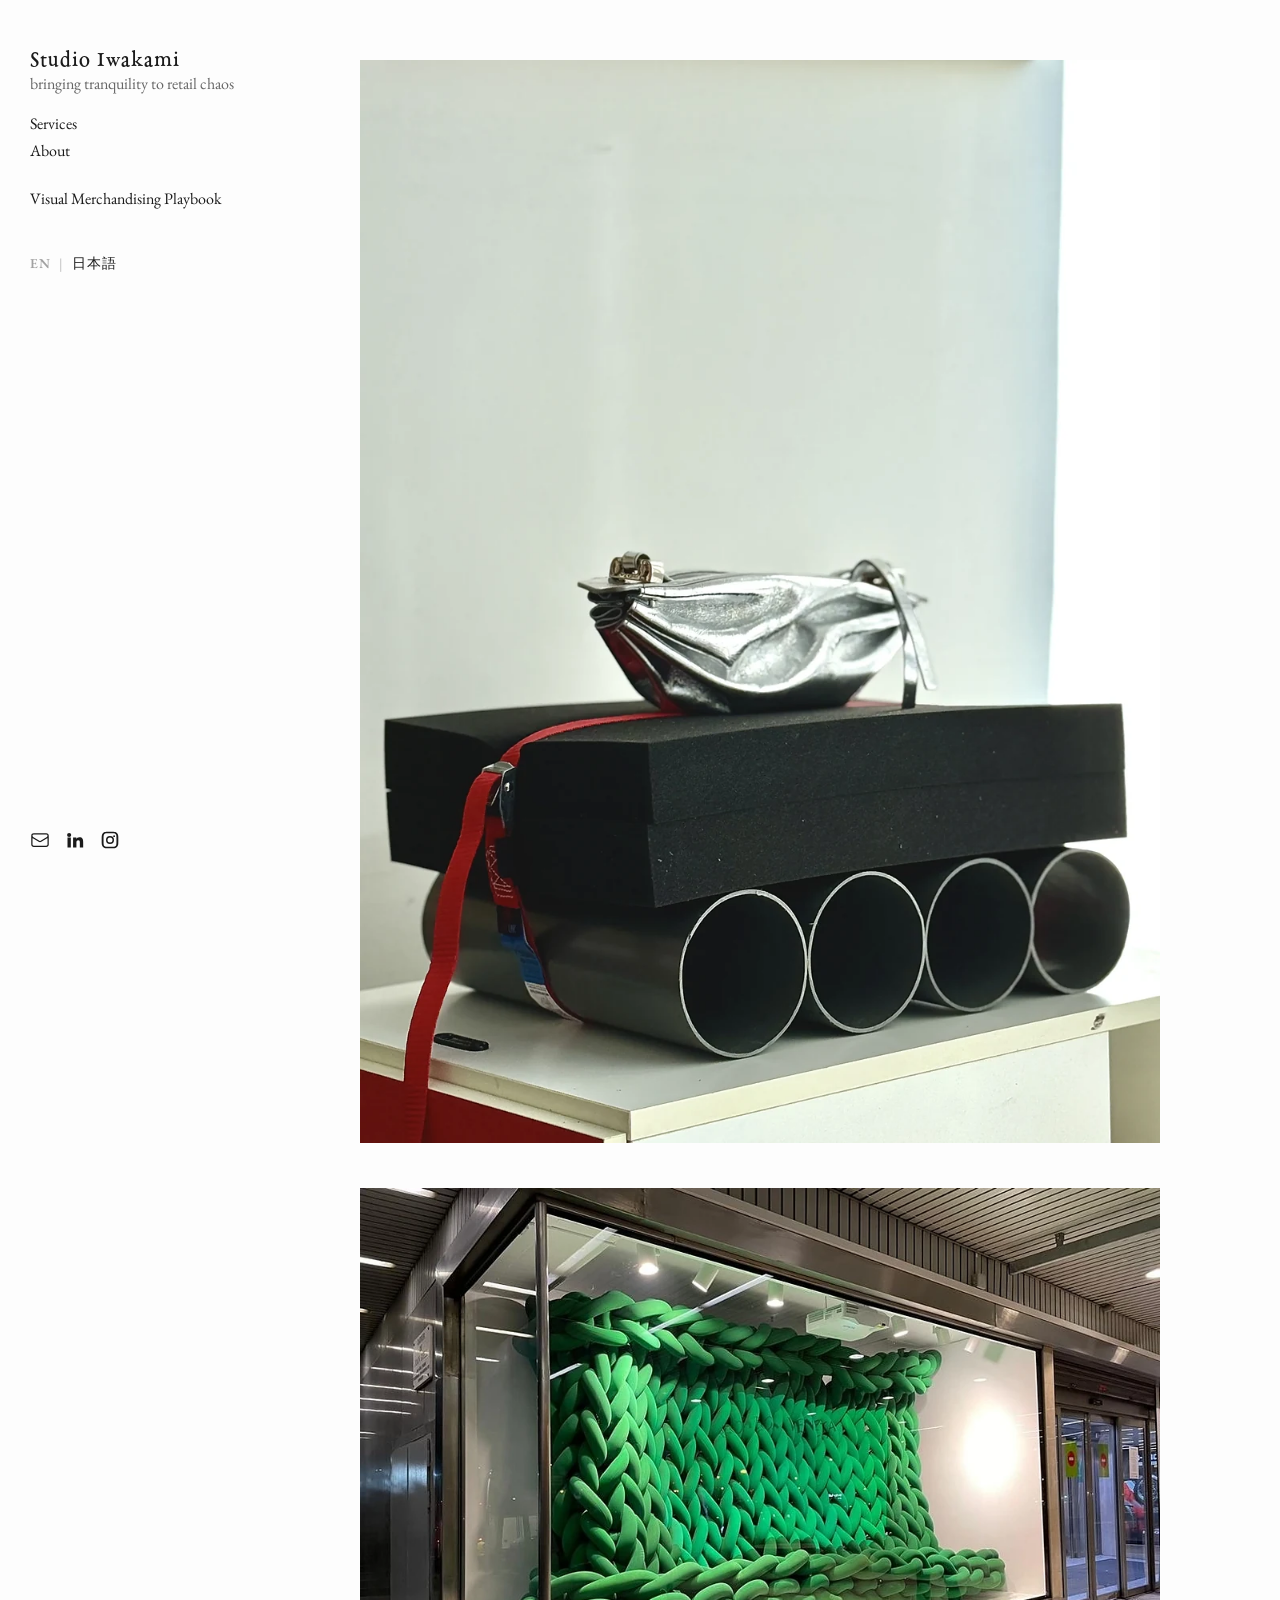
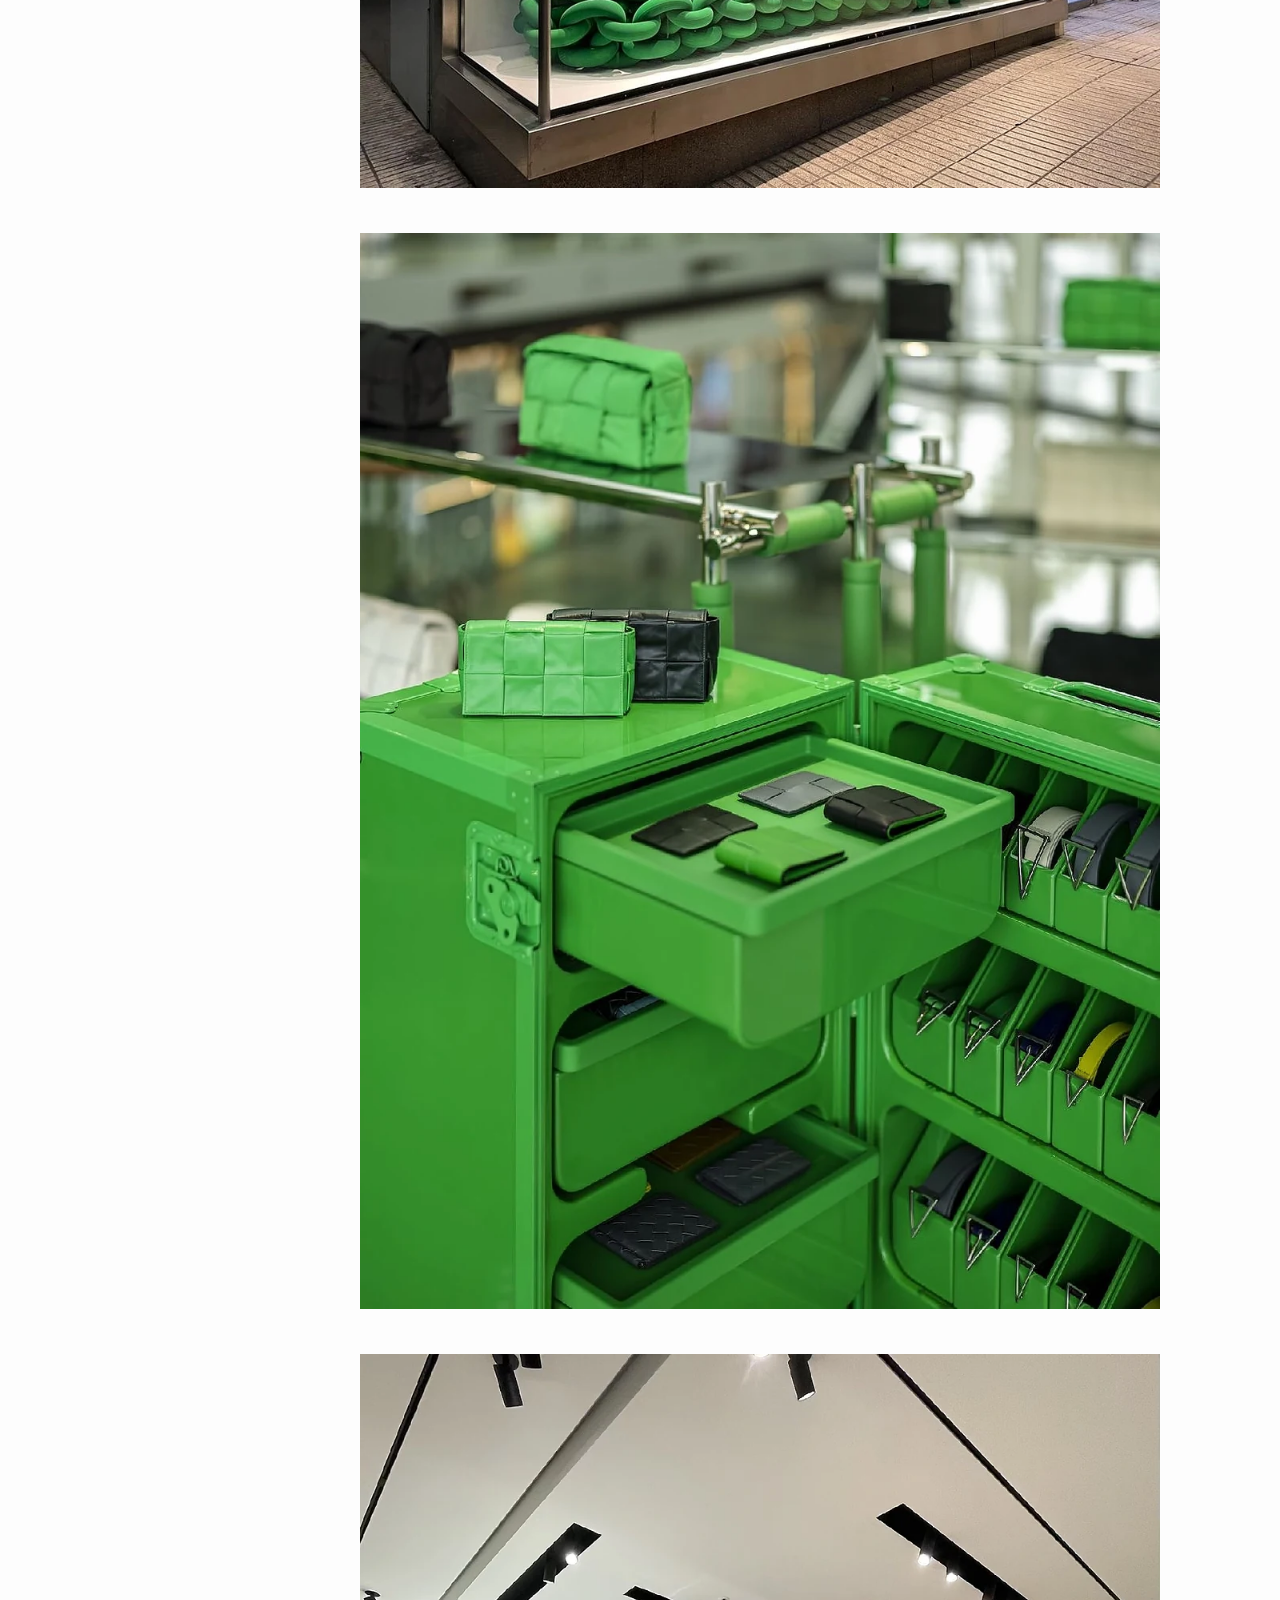
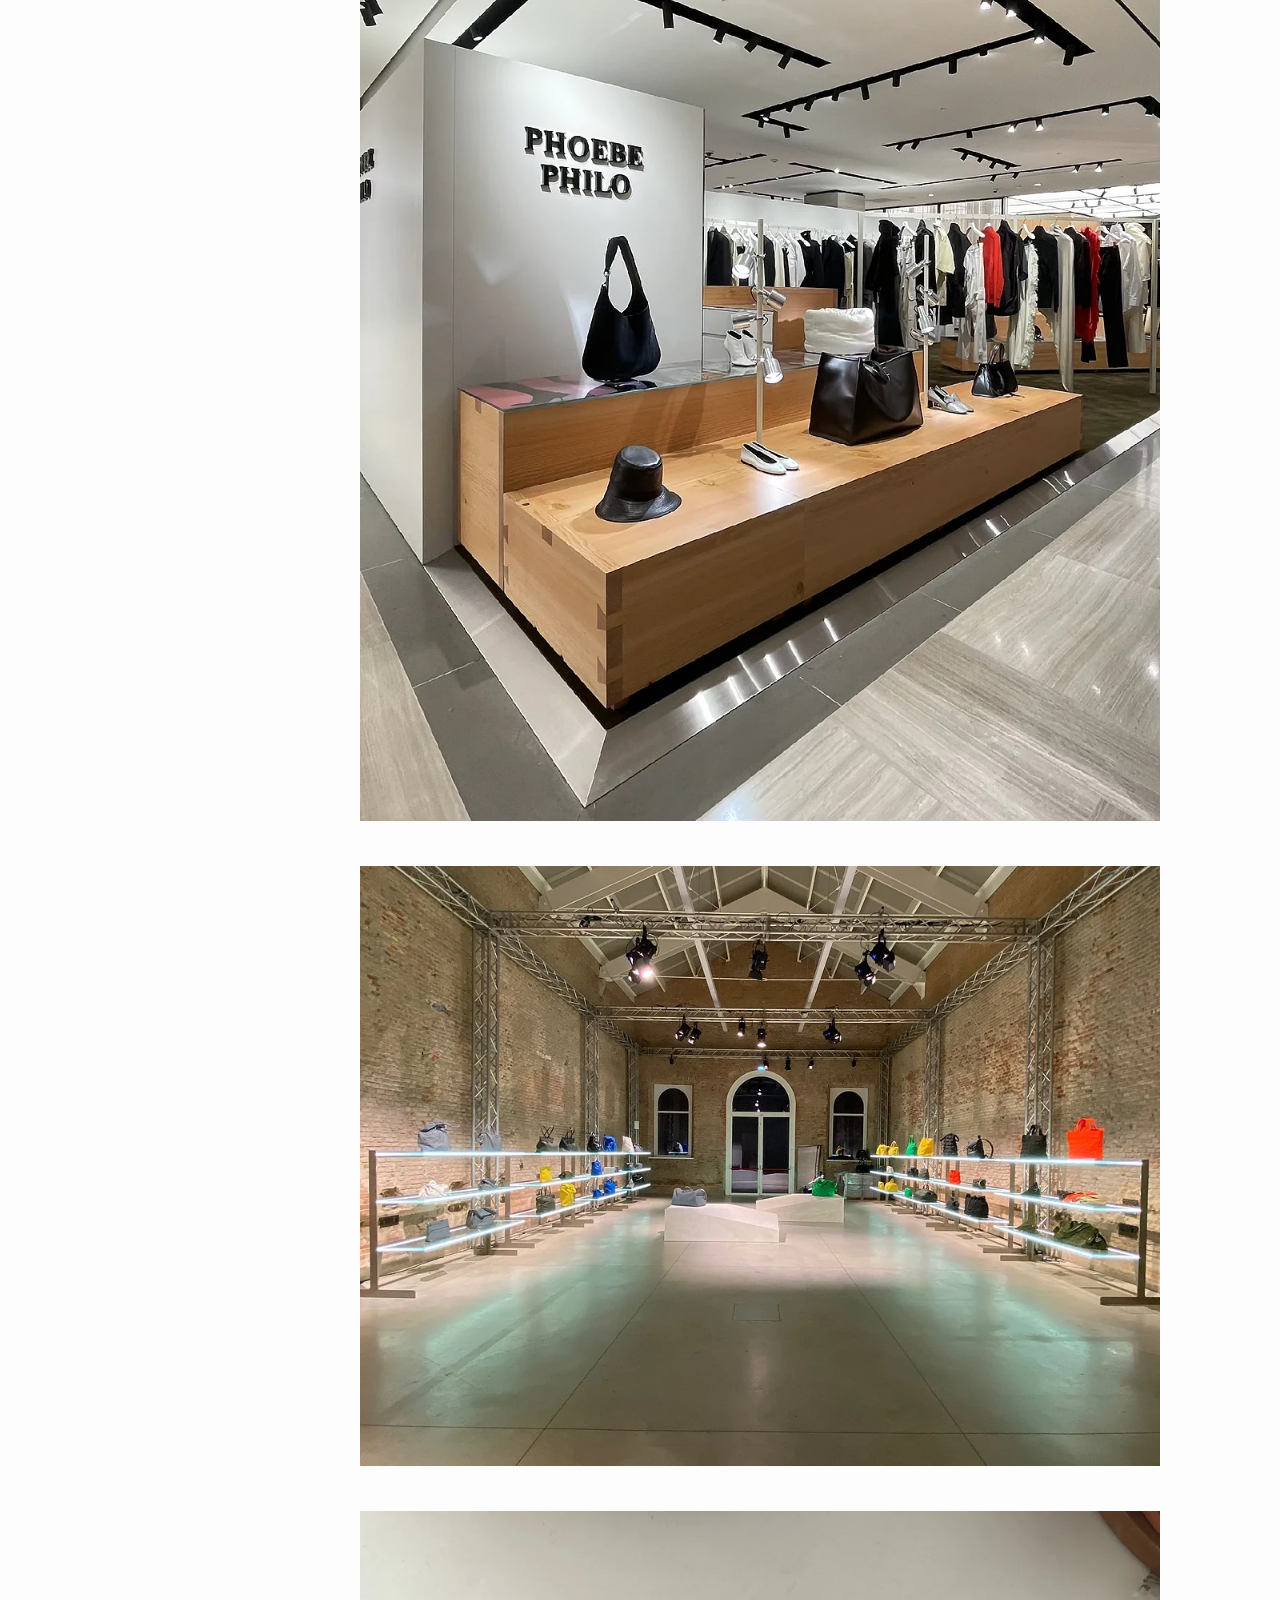
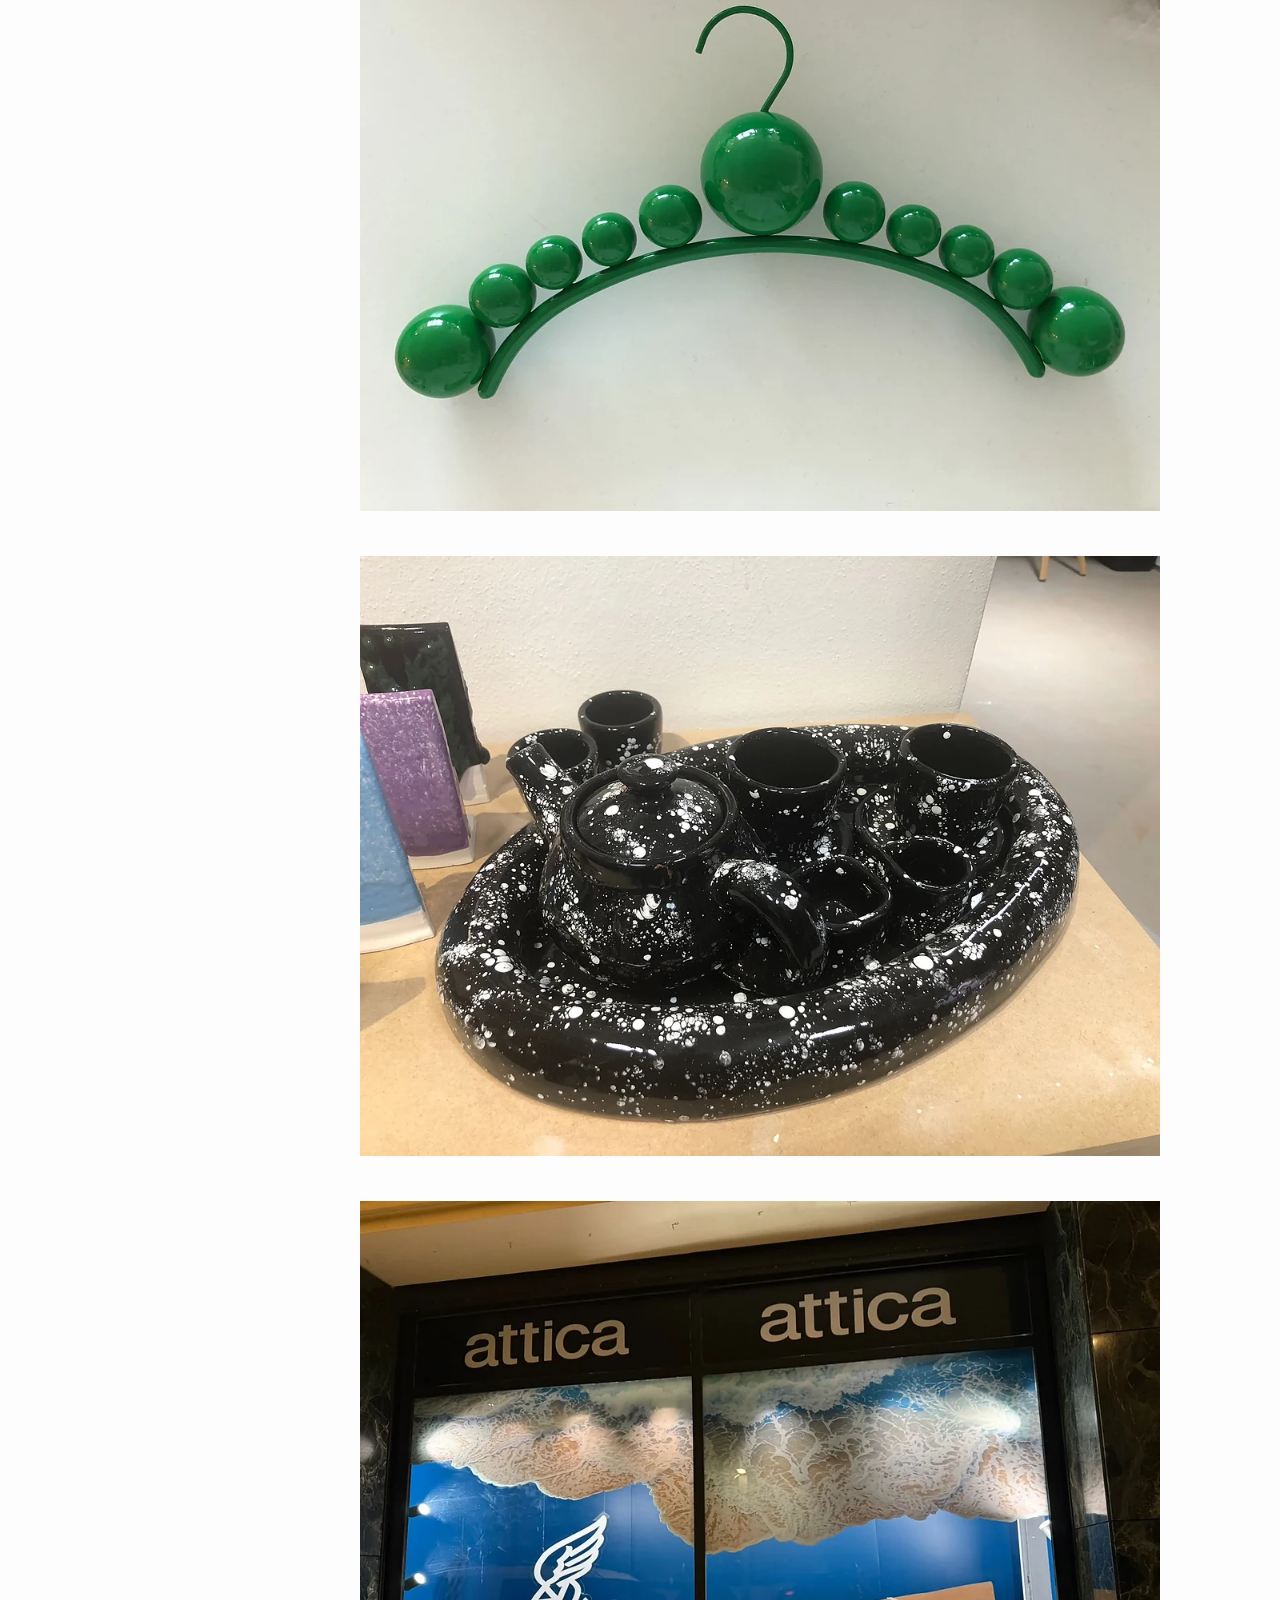
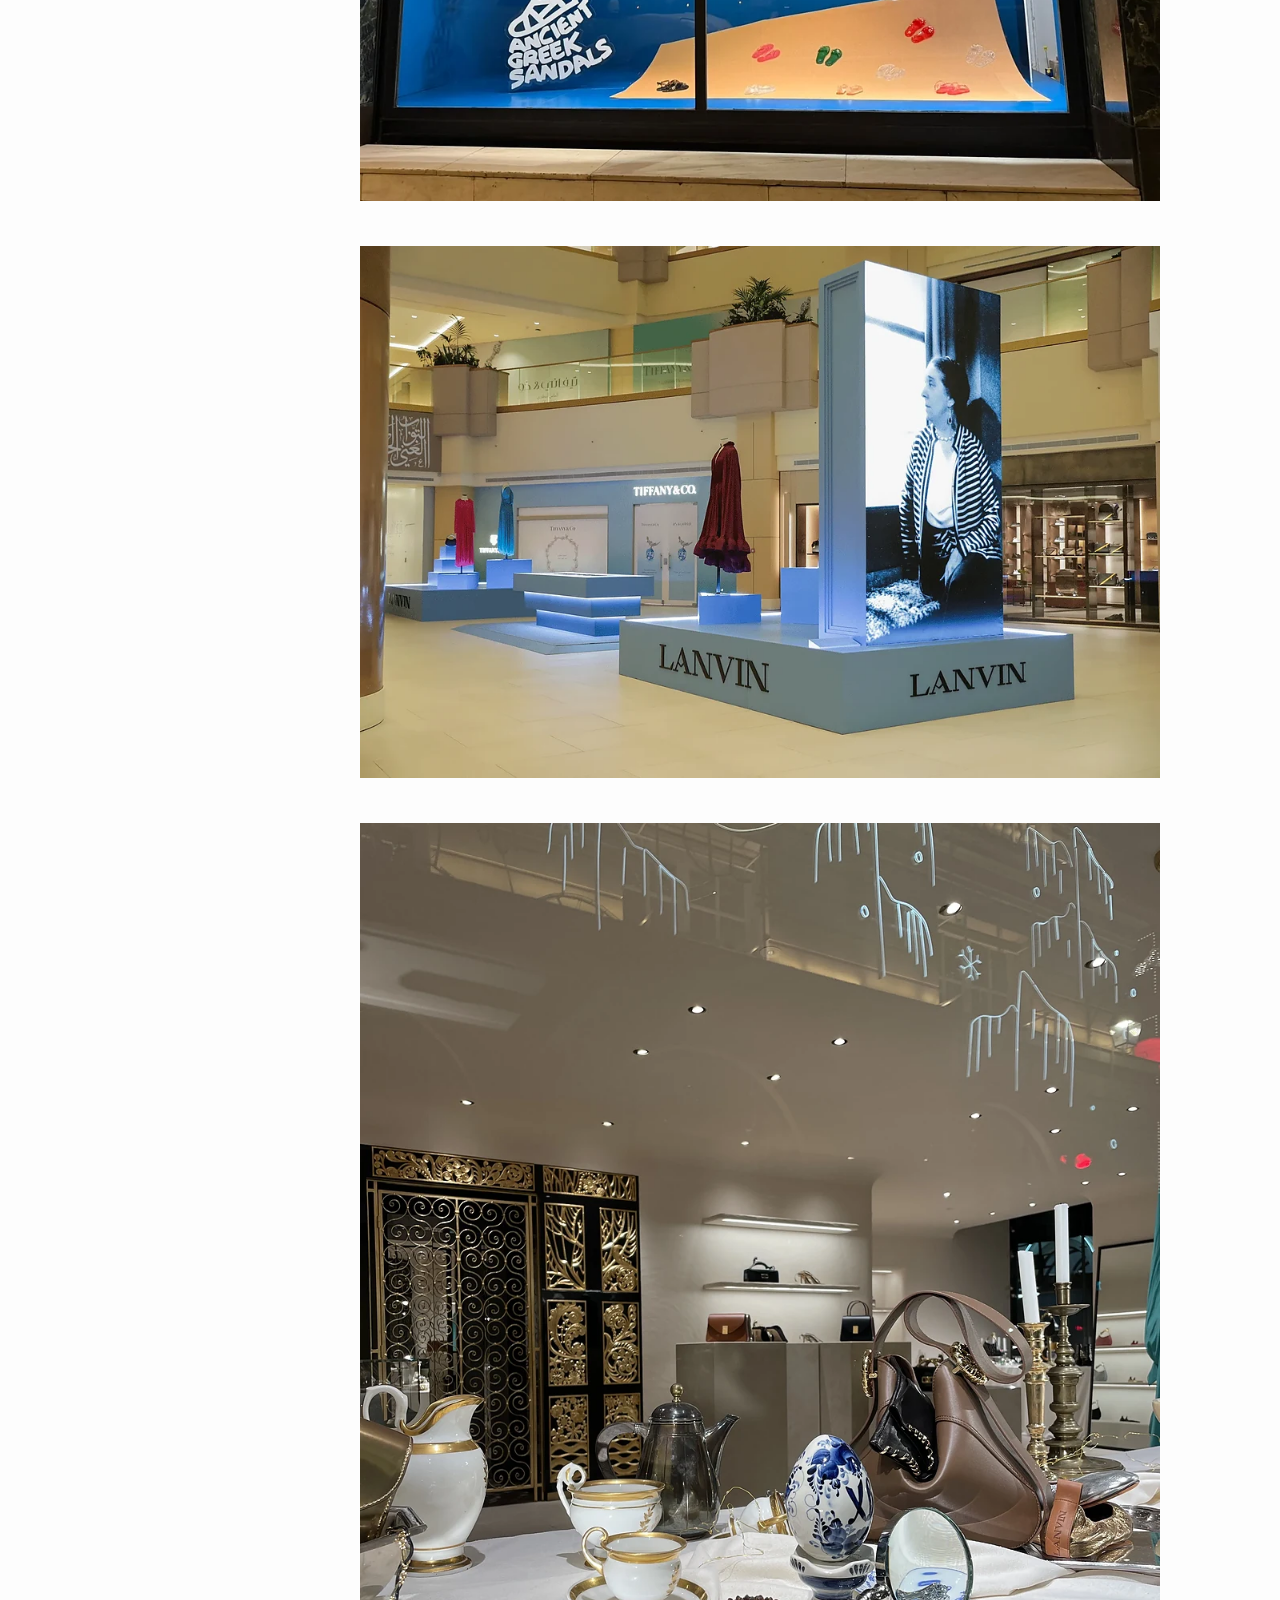
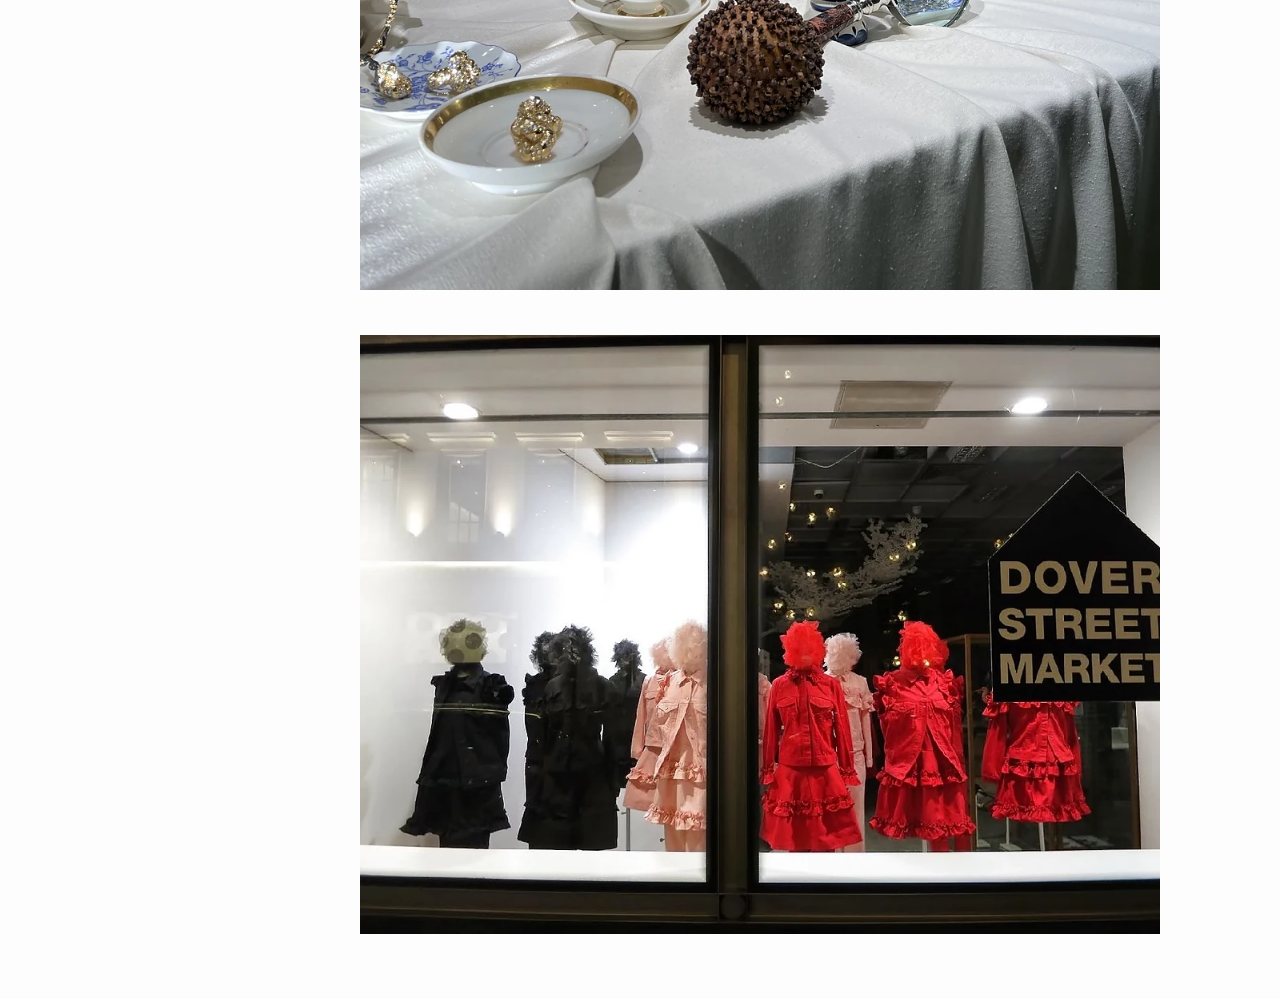
==== index.html @ b3ba744d "new" ====
<!DOCTYPE html>
<html lang="en">
<head>
<meta charset="UTF-8">
    <meta name="viewport" content="width=device-width, initial-scale=1.0">
    <title>Studio Iwakami</title>
    <link rel="stylesheet" href="style.css?v=1.2">
    <link rel="preload" href="/fonts/eb-garamond-08-reg.woff2" as="font" type="font/woff2" crossorigin>
    <link rel="preconnect" href="https://fonts.googleapis.com">
    <link rel="preconnect" href="https://fonts.gstatic.com" crossorigin>
    <link rel="stylesheet" href="https://fonts.googleapis.com/css2?family=EB+Garamond:ital,wght@0,400..800;1,400..800&display=swap">
</head>
<body>

    <nav class="sidebar">
        <div>
            <div class="company-name">
                <a href="index.html">Studio Iwakami</a>
            </div>

<div class="slogan">
bringing tranquility to retail chaos
</div>
            <div class="main-nav">
                <ul>
                    <li><a href="services.html">Services</a></li>
                    <li><a href="about.html">About</a></li>
<br>
                    <li><a href="vm-playbook.html">Visual Merchandising Playbook</a></li>
                </ul>
<br>
<!-- Language Switcher -->
        <div class="lang-switcher">
            <span class="lang-link active">EN</span>
            <span class="divider">|</span>
            <a href="ja/index.html" class="lang-link">日本語</a>
            </div>
        </div>
</div>

       <div class="social-links">
    <a href="mailto:mayu@studioiwakami.com" aria-label="Email">
        <svg xmlns="http://www.w3.org/2000/svg" fill="none" viewBox="0 0 24 24" stroke-width="1.5" stroke="currentColor" class="icon">
  <path stroke-linecap="round" stroke-linejoin="round" d="M21.75 6.75v10.5a2.25 2.25 0 0 1-2.25 2.25h-15a2.25 2.25 0 0 1-2.25-2.25V6.75m19.5 0A2.25 2.25 0 0 0 19.5 4.5h-15a2.25 2.25 0 0 0-2.25 2.25m19.5 0v.243a2.25 2.25 0 0 1-1.07 1.916l-7.5 4.615a2.25 2.25 0 0 1-2.36 0L3.32 8.91a2.25 2.25 0 0 1-1.07-1.916V6.75" />
</svg>
    </a>
    <a href="https://www.linkedin.com/in/mayuiwakami/" target="_blank" aria-label="LinkedIn">
        <svg viewBox="0 0 24 24" fill="currentColor" class="icon"><path d="M4.98 3.5a2.5 2.5 0 1 1 0 5 2.5 2.5 0 0 1 0-5ZM3 9h4v12H3V9Zm7 0h3.6v1.7h.05c.5-.95 1.75-1.95 3.6-1.95 3.85 0 4.55 2.5 4.55 5.8V21h-4v-5.7c0-1.35-.02-3.1-1.9-3.1-1.9 0-2.2 1.5-2.2 3v5.8h-4V9Z"/></svg>
    </a>
    <a href="https://www.instagram.com/studioiwakami" target="_blank" aria-label="Instagram">
        <svg viewBox="0 0 24 24" fill="currentColor" class="icon"><path d="M12 2c2.7 0 3.05.01 4.12.06 1.07.05 1.8.22 2.43.47a4.9 4.9 0 0 1 1.77 1.15 4.9 4.9 0 0 1 1.15 1.77c.25.63.42 1.36.47 2.43.05 1.07.06 1.42.06 4.12s-.01 3.05-.06 4.12c-.05 1.07-.22 1.8-.47 2.43a4.9 4.9 0 0 1-1.15 1.77 4.9 4.9 0 0 1-1.77 1.15c-.63.25-1.36.42-2.43.47-1.07.05-1.42.06-4.12.06s-3.05-.01-4.12-.06c-1.07-.05-1.8-.22-2.43-.47a4.9 4.9 0 0 1-1.77-1.15 4.9 4.9 0 0 1-1.15-1.77c-.25-.63-.42-1.36-.47-2.43C2.01 15.05 2 14.7 2 12s.01-3.05.06-4.12c.05-1.07.22-1.8.47-2.43A4.9 4.9 0 0 1 3.68 3.68 4.9 4.9 0 0 1 5.45 2.53c.63-.25 1.36-.42 2.43-.47C8.95 2.01 9.3 2 12 2Zm0 1.8c-2.66 0-2.97.01-4.02.06-.87.04-1.34.18-1.66.3-.42.16-.72.36-1.03.67-.31.31-.51.61-.67 1.03-.12.32-.26.79-.3 1.66C4.27 8.53 4.26 8.84 4.26 11.5v1c0 2.66.01 2.97.06 4.02.04.87.18 1.34.3 1.66.16.42.36.72.67 1.03.31.31.61.51 1.03.67.32.12.79.26 1.66.3 1.05.05 1.36.06 4.02.06s2.97-.01 4.02-.06c.87-.04 1.34-.18 1.66-.3.42-.16.72-.36 1.03-.67.31-.31.51-.61.67-1.03.12-.32.26-.79.3-1.66.05-1.05.06-1.36.06-4.02v-1c0-2.66-.01-2.97-.06-4.02-.04-.87-.18-1.34-.3-1.66a2.77 2.77 0 0 0-.67-1.03 2.77 2.77 0 0 0-1.03-.67c-.32-.12-.79-.26-1.66-.3C14.97 3.81 14.66 3.8 12 3.8Zm0 3.4a4.8 4.8 0 1 1 0 9.6 4.8 4.8 0 0 1 0-9.6Zm0 1.8a3 3 0 1 0 0 6 3 3 0 0 0 0-6Zm4.95-2.7a1.12 1.12 0 1 1 0 2.24 1.12 1.12 0 0 1 0-2.24Z"/></svg>
    </a>
</div>
    </nav>

    <main class="content">
        <div class="gallery">

<a href="#1-1" id="cover-1">
<img src="images/01-bonastre/bonastre-01-thumb.webp" alt="bonastre-01" fetchpriority="high" width="1000" height="1354"></a>

<a href="#2-1" id="cover-2">
<img src="images/02-bv-window/bv-window-01-thumb.webp" alt="bv-window-01" width="1000" height="750"></a>

<a href="#3-1" id="cover-3">
<img src="images/03-bv-trolley/bv-trolley-01-thumb.webp" alt="bv-trolley-01" loading="lazy" width="1000" height="1345"></a>

<a href="#4-1" id="cover-4">
<img src="images/04-phoebe-philo/pp-01-thumb.webp" alt="pp-01" loading="lazy" width="1000" height="1333"></a>

<a href="#5-1" id="cover-5">
<img src="images/05-bv-showroom/bv-showroom-01-thumb.webp" alt="bv-showroom-01" loading="lazy" width="1000" height="750"></a>

<a href="#6-1" id="cover-6">
<img src="images/06-bv-hanger/bv-hanger-01-thumb.webp" alt="bv-hanger-01" loading="lazy" width="1000" height="750"></a>

<a href="#7-1" id="cover-7">
<img src="images/07-bv-tea/bv-tea-01-thumb.webp" alt="bv-tea-01" loading="lazy" width="1000" height="750"></a>

<a href="#8-1" id="cover-8">
<img src="images/08-ags-window/ags-window-01-thumb.webp" alt="ags-window-01" loading="lazy" width="1000" height="750"></a>

<a href="#9-1" id="cover-9">
<img src="images/09-lanvin-dubai/lanvin-dubai-01-thumb.webp" alt="lanvin-dubai-01" loading="lazy" width="1000" height="666"></a>

<a href="#10-1" id="cover-10">
<img src="images/10-lanvin-xmas/lanvin-xmas-01-thumb.webp" alt="lanvin-xmas-01" loading="lazy" width="1000" height="1333"></a>

<a href="#11-1" id="cover-11">
<img src="images/11-dsm/dsm-01-thumb.webp" alt="dsm-01" loading="lazy" width="1000" height="749"></a>

</div>
    </main>

<!-- Carousel 1 -->

    <div class="lightbox" id="1-1">
        <a href="#cover-1" class="close-btn">&times;</a>
        <a href="#1-10" class="nav-btn prev-btn">&#10094;</a>
        
        <div class="lightbox-content">
        <img src="images/01-bonastre/bonastre-01.webp" alt="bonastre-01" loading="lazy">
        <p class="lightbox-caption">Bonastre, Paris. Display concept, design, prop and window production. Pitti Uomo SS26 booth design.</p>
        </div>

        <a href="#1-2" class="nav-btn next-btn">&#10095;</a>
    </div>

    <div class="lightbox" id="1-2">
        <a href="#cover-1" class="close-btn">&times;</a>
        <a href="#1-1" class="nav-btn prev-btn">&#10094;</a>
        <img src="images/01-bonastre/bonastre-02.webp" alt="bonastre-02" loading="lazy">
        <a href="#1-3" class="nav-btn next-btn">&#10095;</a>
    </div>

    <div class="lightbox" id="1-3">
        <a href="#cover-1" class="close-btn">&times;</a>
        <a href="#1-2" class="nav-btn prev-btn">&#10094;</a>
        <img src="images/01-bonastre/bonastre-03.webp" alt="bonastre-03" loading="lazy">
        <a href="#1-4" class="nav-btn next-btn">&#10095;</a>
    </div>

    <div class="lightbox" id="1-4">
        <a href="#cover-1" class="close-btn">&times;</a>
        <a href="#1-3" class="nav-btn prev-btn">&#10094;</a>
        <img src="images/01-bonastre/bonastre-04.webp" alt="bonastre-04" loading="lazy">
        <a href="#1-5" class="nav-btn next-btn">&#10095;</a>
    </div>

    <div class="lightbox" id="1-5">
        <a href="#cover-1" class="close-btn">&times;</a>
        <a href="#1-4" class="nav-btn prev-btn">&#10094;</a>
        <img src="images/01-bonastre/bonastre-05.webp" alt="bonastre-05" loading="lazy">
        <a href="#1-6" class="nav-btn next-btn">&#10095;</a>
    </div>

<div class="lightbox" id="1-6">
        <a href="#cover-1" class="close-btn">&times;</a>
        <a href="#1-5" class="nav-btn prev-btn">&#10094;</a>
        <img src="images/01-bonastre/bonastre-06.webp" alt="bonastre-06" loading="lazy">
        <a href="#1-7" class="nav-btn next-btn">&#10095;</a>
    </div>

<div class="lightbox" id="1-7">
        <a href="#cover-1" class="close-btn">&times;</a>
        <a href="#1-6" class="nav-btn prev-btn">&#10094;</a>
        <img src="images/01-bonastre/bonastre-07.webp" alt="bonastre-07" loading="lazy">
        <a href="#1-8" class="nav-btn next-btn">&#10095;</a>
    </div>

<div class="lightbox" id="1-8">
        <a href="#cover-1" class="close-btn">&times;</a>
        <a href="#1-7" class="nav-btn prev-btn">&#10094;</a>
        
        <div class="lightbox-content">
        <img src="images/01-bonastre/bonastre-08.webp" alt="bonastre-08" loading="lazy">
        <p class="lightbox-caption">Bonastre Booth at Pitti Uomo SS26. Concept and design.</p>
        </div>

        <a href="#1-9" class="nav-btn next-btn">&#10095;</a>
    </div>

<div class="lightbox" id="1-9">
        <a href="#cover-1" class="close-btn">&times;</a>
        <a href="#1-8" class="nav-btn prev-btn">&#10094;</a>
        <img src="images/01-bonastre/bonastre-09.webp" alt="bonastre-09" loading="lazy">
        <a href="#1-10" class="nav-btn next-btn">&#10095;</a>
    </div>

<div class="lightbox" id="1-10">
        <a href="#cover-1" class="close-btn">&times;</a>
        <a href="#1-9" class="nav-btn prev-btn">&#10094;</a>
        <img src="images/01-bonastre/bonastre-10.webp" alt="bonastre-10" loading="lazy">
        <a href="#1-1" class="nav-btn next-btn">&#10095;</a>
    </div>

<!-- Carousel 2 -->

    <div class="lightbox" id="2-1">
        <a href="#cover-2" class="close-btn">&times;</a>
        <a href="#2-6" class="nav-btn prev-btn">&#10094;</a>
        
        <div class="lightbox-content">
        <img src="images/02-bv-window/bv-window-01.webp" alt="bv-window-01" loading="lazy">
        <p class="lightbox-caption">Bottega Veneta. Special window concept and design for ECD Barcelona.</p>
        </div>

        <a href="#2-2" class="nav-btn next-btn">&#10095;</a>
    </div>

    <div class="lightbox" id="2-2">
        <a href="#cover-2" class="close-btn">&times;</a>
        <a href="#2-1" class="nav-btn prev-btn">&#10094;</a>
        <img src="images/02-bv-window/bv-window-02.webp" alt="bv-window-02" loading="lazy">
        <a href="#2-3" class="nav-btn next-btn">&#10095;</a>
    </div>

    <div class="lightbox" id="2-3">
        <a href="#cover-2" class="close-btn">&times;</a>
        <a href="#2-2" class="nav-btn prev-btn">&#10094;</a>
        <img src="images/02-bv-window/bv-window-03.webp" alt="bv-window-03" loading="lazy">
        <a href="#2-4" class="nav-btn next-btn">&#10095;</a>
    </div>

    <div class="lightbox" id="2-4">
        <a href="#cover-2" class="close-btn">&times;</a>
        <a href="#2-3" class="nav-btn prev-btn">&#10094;</a>
        <img src="images/02-bv-window/bv-window-04.webp" alt="bv-window-04" loading="lazy">
        <a href="#2-5" class="nav-btn next-btn">&#10095;</a>
    </div>

    <div class="lightbox" id="2-5">
        <a href="#cover-2" class="close-btn">&times;</a>
        <a href="#2-4" class="nav-btn prev-btn">&#10094;</a>
        <video autoplay muted loop playsinline preload="auto">
        <source src="images/02-bv-window/bv-window-05.mp4" type="video/mp4">
        </video>
        <a href="#2-6" class="nav-btn next-btn">&#10095;</a>
    </div>

    <div class="lightbox" id="2-6">
        <a href="#cover-2" class="close-btn">&times;</a>
        <a href="#2-5" class="nav-btn prev-btn">&#10094;</a>
        <img src="images/02-bv-window/bv-window-06.webp" alt="bv-window-06" loading="lazy">
        <a href="#2-1" class="nav-btn next-btn">&#10095;</a>
    </div>

<!-- Carousel 3 -->

    <div class="lightbox" id="3-1">
        <a href="#cover-3" class="close-btn">&times;</a>
        <a href="#3-8" class="nav-btn prev-btn">&#10094;</a>
        
        <div class="lightbox-content">
        <img src="images/03-bv-trolley/bv-trolley-01.webp" alt="bv-trolley-01" loading="lazy">
        <p class="lightbox-caption">Bottega Veneta. Storage/display furniture for small leather goods. Inspired by aviation food trolleys.</p>
        </div>

        <a href="#3-2" class="nav-btn next-btn">&#10095;</a>
    </div>

    <div class="lightbox" id="3-2">
        <a href="#cover-3" class="close-btn">&times;</a>
        <a href="#3-1" class="nav-btn prev-btn">&#10094;</a>
        <img src="images/03-bv-trolley/bv-trolley-02.webp" alt="bv-trolley-02" loading="lazy">
        <a href="#3-3" class="nav-btn next-btn">&#10095;</a>
    </div>

    <div class="lightbox" id="3-3">
        <a href="#cover-3" class="close-btn">&times;</a>
        <a href="#3-2" class="nav-btn prev-btn">&#10094;</a>
        <img src="images/03-bv-trolley/bv-trolley-03.webp" alt="bv-trolley-03" loading="lazy">
        <a href="#3-4" class="nav-btn next-btn">&#10095;</a>
    </div>

    <div class="lightbox" id="3-4">
        <a href="#cover-3" class="close-btn">&times;</a>
        <a href="#3-3" class="nav-btn prev-btn">&#10094;</a>
        <img src="images/03-bv-trolley/bv-trolley-04.webp" alt="bv-trolley-04" loading="lazy">
        <a href="#3-5" class="nav-btn next-btn">&#10095;</a>
    </div>

    <div class="lightbox" id="3-5">
        <a href="#cover-3" class="close-btn">&times;</a>
        <a href="#3-4" class="nav-btn prev-btn">&#10094;</a>
        <img src="images/03-bv-trolley/bv-trolley-05.webp" alt="bv-trolley-05" loading="lazy">
        <a href="#3-6" class="nav-btn next-btn">&#10095;</a>
    </div>

    <div class="lightbox" id="3-6">
        <a href="#cover-3" class="close-btn">&times;</a>
        <a href="#3-5" class="nav-btn prev-btn">&#10094;</a>
        <img src="images/03-bv-trolley/bv-trolley-06.webp" alt="bv-trolley-06" loading="lazy">
        <a href="#3-7" class="nav-btn next-btn">&#10095;</a>
    </div>

    <div class="lightbox" id="3-7">
        <a href="#cover-3" class="close-btn">&times;</a>
        <a href="#3-6" class="nav-btn prev-btn">&#10094;</a>
        <img src="images/03-bv-trolley/bv-trolley-07.webp" alt="bv-trolley-07" loading="lazy">
        <a href="#3-8" class="nav-btn next-btn">&#10095;</a>
    </div>

    <div class="lightbox" id="3-8">
        <a href="#cover-3" class="close-btn">&times;</a>
        <a href="#3-7" class="nav-btn prev-btn">&#10094;</a>
        <video autoplay muted loop playsinline preload="auto">
        <source src="images/03-bv-trolley/bv-trolley-08.mp4" type="video/mp4">
        </video>
        <a href="#3-1" class="nav-btn next-btn">&#10095;</a>
    </div>

<!-- Carousel 4 -->

    <div class="lightbox" id="4-1">
        <a href="#cover-4" class="close-btn">&times;</a>
        <a href="#4-6" class="nav-btn prev-btn">&#10094;</a>
        <div class="lightbox-content">
        <img src="images/04-phoebe-philo/pp-01.webp" alt="pp-01" loading="lazy">
        <p class="lightbox-caption">Phoebe Philo. Store launch display at Shinsegae, Seoul.</p>
        </div>

        <a href="#4-2" class="nav-btn next-btn">&#10095;</a>
    </div>

    <div class="lightbox" id="4-2">
        <a href="#cover-4" class="close-btn">&times;</a>
        <a href="#4-1" class="nav-btn prev-btn">&#10094;</a>
        <div class="lightbox-content">
        <img src="images/04-phoebe-philo/pp-02.webp" alt="pp-02" loading="lazy">
        <p class="lightbox-caption">Phoebe Philo. Showroom display.</p>
        </div>

        <a href="#4-3" class="nav-btn next-btn">&#10095;</a>
    </div>

    <div class="lightbox" id="4-3">
        <a href="#cover-4" class="close-btn">&times;</a>
        <a href="#4-2" class="nav-btn prev-btn">&#10094;</a>
        
        <div class="lightbox-content">
        <img src="images/04-phoebe-philo/pp-03.webp" alt="pp-03" loading="lazy">
        <p class="lightbox-caption">Phoebe Philo. Store display, Bergdorf Goodman, NYC.</p>
        </div>
        
        <a href="#4-4" class="nav-btn next-btn">&#10095;</a>
    </div>

    <div class="lightbox" id="4-4">
        <a href="#cover-4" class="close-btn">&times;</a>
        <a href="#4-3" class="nav-btn prev-btn">&#10094;</a>
        <img src="images/04-phoebe-philo/pp-04.webp" alt="pp-04" loading="lazy">
        <a href="#4-5" class="nav-btn next-btn">&#10095;</a>
    </div>

    <div class="lightbox" id="4-5">
        <a href="#cover-4" class="close-btn">&times;</a>
        <a href="#4-4" class="nav-btn prev-btn">&#10094;</a>
        <img src="images/04-phoebe-philo/pp-05.webp" alt="pp-05" loading="lazy">
        <a href="#4-6" class="nav-btn next-btn">&#10095;</a>
    </div>

    <div class="lightbox" id="4-6">
        <a href="#cover-4" class="close-btn">&times;</a>
        <a href="#4-5" class="nav-btn prev-btn">&#10094;</a>
        
        <div class="lightbox-content">
        <img src="images/04-phoebe-philo/pp-06.webp" alt="pp-06" loading="lazy">
        <p class="lightbox-caption">Phoebe Philo. Design for display tool.</p>
        </div>
        
        <a href="#4-1" class="nav-btn next-btn">&#10095;</a>
    </div>

<!-- Carousel 5 -->

    <div class="lightbox" id="5-1">
        <a href="#cover-5" class="close-btn">&times;</a>
        <a href="#5-21" class="nav-btn prev-btn">&#10094;</a>
        
        <div class="lightbox-content">
        <img src="images/05-bv-showroom/bv-showroom-01.webp" alt="bv-showroom-01" loading="lazy">
        <p class="lightbox-caption">Bottega Veneta. Showroom Cavallerizze Milan. Concept, design and Layout.</p>
        </div>
        
        <a href="#5-2" class="nav-btn next-btn">&#10095;</a>
    </div>

    <div class="lightbox" id="5-2">
        <a href="#cover-5" class="close-btn">&times;</a>
        <a href="#5-1" class="nav-btn prev-btn">&#10094;</a>
        <img src="images/05-bv-showroom/bv-showroom-02.webp" alt="bv-showroom-02" loading="lazy">
        <a href="#5-3" class="nav-btn next-btn">&#10095;</a>
    </div>

    <div class="lightbox" id="5-3">
        <a href="#cover-5" class="close-btn">&times;</a>
        <a href="#5-2" class="nav-btn prev-btn">&#10094;</a>
        <img src="images/05-bv-showroom/bv-showroom-03.webp" alt="bv-showroom-03" loading="lazy">
        <a href="#5-4" class="nav-btn next-btn">&#10095;</a>
    </div>

    <div class="lightbox" id="5-4">
        <a href="#cover-5" class="close-btn">&times;</a>
        <a href="#5-3" class="nav-btn prev-btn">&#10094;</a>
        <img src="images/05-bv-showroom/bv-showroom-04.webp" alt="bv-showroom-04" loading="lazy">
        <a href="#5-5" class="nav-btn next-btn">&#10095;</a>
    </div>

    <div class="lightbox" id="5-5">
        <a href="#cover-5" class="close-btn">&times;</a>
        <a href="#5-4" class="nav-btn prev-btn">&#10094;</a>
        <img src="images/05-bv-showroom/bv-showroom-05.webp" alt="bv-showroom-05" loading="lazy">
        <a href="#5-6" class="nav-btn next-btn">&#10095;</a>
    </div>

    <div class="lightbox" id="5-6">
        <a href="#cover-5" class="close-btn">&times;</a>
        <a href="#5-5" class="nav-btn prev-btn">&#10094;</a>
        <img src="images/05-bv-showroom/bv-showroom-06.webp" alt="bv-showroom-06" loading="lazy">
        <a href="#5-7" class="nav-btn next-btn">&#10095;</a>
    </div>

    <div class="lightbox" id="5-7">
        <a href="#cover-5" class="close-btn">&times;</a>
        <a href="#5-6" class="nav-btn prev-btn">&#10094;</a>
        <img src="images/05-bv-showroom/bv-showroom-07.webp" alt="bv-showroom-07" loading="lazy">
        <a href="#5-8" class="nav-btn next-btn">&#10095;</a>
    </div>

    <div class="lightbox" id="5-8">
        <a href="#cover-5" class="close-btn">&times;</a>
        <a href="#5-7" class="nav-btn prev-btn">&#10094;</a>
        <img src="images/05-bv-showroom/bv-showroom-08.webp" alt="bv-showroom-08" loading="lazy">
        <a href="#5-9" class="nav-btn next-btn">&#10095;</a>
    </div>

    <div class="lightbox" id="5-9">
        <a href="#cover-5" class="close-btn">&times;</a>
        <a href="#5-8" class="nav-btn prev-btn">&#10094;</a>
        <img src="images/05-bv-showroom/bv-showroom-09.webp" alt="bv-showroom-09" loading="lazy">
        <a href="#5-10" class="nav-btn next-btn">&#10095;</a>
    </div>

    <div class="lightbox" id="5-10">
        <a href="#cover-5" class="close-btn">&times;</a>
        <a href="#5-9" class="nav-btn prev-btn">&#10094;</a>
        
        <div class="lightbox-content">
        <img src="images/05-bv-showroom/bv-showroom-10.webp" alt="bv-showroom-10" loading="lazy">
        <p class="lightbox-caption">Design of showroom furniture; Edge Lit Shelf.</p>
        </div>

        <a href="#5-11" class="nav-btn next-btn">&#10095;</a>
    </div>

    <div class="lightbox" id="5-11">
        <a href="#cover-5" class="close-btn">&times;</a>
        <a href="#5-10" class="nav-btn prev-btn">&#10094;</a>
        <img src="images/05-bv-showroom/bv-showroom-11.webp" alt="bv-showroom-11" loading="lazy">
        <a href="#5-12" class="nav-btn next-btn">&#10095;</a>
    </div>

    <div class="lightbox" id="5-12">
        <a href="#cover-5" class="close-btn">&times;</a>
        <a href="#5-11" class="nav-btn prev-btn">&#10094;</a>
        
        <div class="lightbox-content">
        <img src="images/05-bv-showroom/bv-showroom-12.webp" alt="bv-showroom-12" loading="lazy">
        <p class="lightbox-caption">Production of Edge Lit Shelf by Dreswall.</p>
        </div>

        <a href="#5-13" class="nav-btn next-btn">&#10095;</a>
    </div>

    <div class="lightbox" id="5-13">
        <a href="#cover-5" class="close-btn">&times;</a>
        <a href="#5-12" class="nav-btn prev-btn">&#10094;</a>
        <img src="images/05-bv-showroom/bv-showroom-13.webp" alt="bv-showroom-13" loading="lazy">
        <a href="#5-14" class="nav-btn next-btn">&#10095;</a>
    </div>

    <div class="lightbox" id="5-14">
        <a href="#cover-5" class="close-btn">&times;</a>
        <a href="#5-13" class="nav-btn prev-btn">&#10094;</a>
        
        <div class="lightbox-content">
        <img src="images/05-bv-showroom/bv-showroom-14.webp" alt="bv-showroom-14" loading="lazy">
        <p class="lightbox-caption">Design of egg shaped jewellry shelves.</p>
        </div>
        
        <a href="#5-15" class="nav-btn next-btn">&#10095;</a>
    </div>

    <div class="lightbox" id="5-15">
        <a href="#cover-5" class="close-btn">&times;</a>
        <a href="#5-14" class="nav-btn prev-btn">&#10094;</a>
        <img src="images/05-bv-showroom/bv-showroom-15.webp" alt="bv-showroom-15" loading="lazy">
        <a href="#5-16" class="nav-btn next-btn">&#10095;</a>
    </div>

    <div class="lightbox" id="5-16">
        <a href="#cover-5" class="close-btn">&times;</a>
        <a href="#5-15" class="nav-btn prev-btn">&#10094;</a>
        
        <div class="lightbox-content">
        <img src="images/05-bv-showroom/bv-showroom-16.webp" alt="bv-showroom-16" loading="lazy">
        <p class="lightbox-caption">Concept and design of Rainforest Cafeteria area inside the showroom.</p>
        </div>

        <a href="#5-17" class="nav-btn next-btn">&#10095;</a>
    </div>

    <div class="lightbox" id="5-17">
        <a href="#cover-5" class="close-btn">&times;</a>
        <a href="#5-16" class="nav-btn prev-btn">&#10094;</a>
        <img src="images/05-bv-showroom/bv-showroom-17.webp" alt="bv-showroom-17" loading="lazy">
        <a href="#5-18" class="nav-btn next-btn">&#10095;</a>
    </div>

    <div class="lightbox" id="5-18">
        <a href="#cover-5" class="close-btn">&times;</a>
        <a href="#5-17" class="nav-btn prev-btn">&#10094;</a>
        <img src="images/05-bv-showroom/bv-showroom-18.webp" alt="bv-showroom-18" loading="lazy">
        <a href="#5-19" class="nav-btn next-btn">&#10095;</a>
    </div>

    <div class="lightbox" id="5-19">
        <a href="#cover-5" class="close-btn">&times;</a>
        <a href="#5-18" class="nav-btn prev-btn">&#10094;</a>
        
        <div class="lightbox-content">
        <video autoplay muted loop playsinline preload="auto">
        <source src="images/05-bv-showroom/bv-showroom-19.mp4" type="video/mp4">
        </video>
        <p class="lightbox-caption">Rainforest installation process by Verde Fiori SRL.</p>
        </div>
        
        <a href="#5-20" class="nav-btn next-btn">&#10095;</a>
    </div>

    <div class="lightbox" id="5-20">
        <a href="#cover-5" class="close-btn">&times;</a>
        <a href="#5-19" class="nav-btn prev-btn">&#10094;</a>
        <img src="images/05-bv-showroom/bv-showroom-20.webp" alt="bv-showroom-20" loading="lazy">
        <a href="#5-21" class="nav-btn next-btn">&#10095;</a>
    </div>

    <div class="lightbox" id="5-21">
        <a href="#cover-5" class="close-btn">&times;</a>
        <a href="#5-20" class="nav-btn prev-btn">&#10094;</a>
        <img src="images/05-bv-showroom/bv-showroom-21.webp" alt="bv-showroom-21" loading="lazy">
        <a href="#5-1" class="nav-btn next-btn">&#10095;</a>
    </div>

<!-- Carousel 6 -->

    <div class="lightbox" id="6-1">
        <a href="#cover-6" class="close-btn">&times;</a>
        <a href="#6-7" class="nav-btn prev-btn">&#10094;</a>
        
        <div class="lightbox-content">
        <img src="images/06-bv-hanger/bv-hanger-01.webp" alt="bv-hanger-01" loading="lazy">
        <p class="lightbox-caption">Bottega Veneta. Special hanger, concept and design. Production in China.</p>
        </div>

        <a href="#6-2" class="nav-btn next-btn">&#10095;</a>
    </div>

    <div class="lightbox" id="6-2">
        <a href="#cover-6" class="close-btn">&times;</a>
        <a href="#6-1" class="nav-btn prev-btn">&#10094;</a>
        <img src="images/06-bv-hanger/bv-hanger-02.webp" alt="bv-hanger-02" loading="lazy">
        <a href="#6-3" class="nav-btn next-btn">&#10095;</a>
    </div>

    <div class="lightbox" id="6-3">
        <a href="#cover-6" class="close-btn">&times;</a>
        <a href="#6-2" class="nav-btn prev-btn">&#10094;</a>
        <img src="images/06-bv-hanger/bv-hanger-03.webp" alt="bv-hanger-03" loading="lazy">
        <a href="#6-4" class="nav-btn next-btn">&#10095;</a>
    </div>

    <div class="lightbox" id="6-4">
        <a href="#cover-6" class="close-btn">&times;</a>
        <a href="#6-3" class="nav-btn prev-btn">&#10094;</a>
        <img src="images/06-bv-hanger/bv-hanger-04.webp" alt="bv-hanger-04" loading="lazy">
        <a href="#6-5" class="nav-btn next-btn">&#10095;</a>
    </div>

    <div class="lightbox" id="6-5">
        <a href="#cover-6" class="close-btn">&times;</a>
        <a href="#6-4" class="nav-btn prev-btn">&#10094;</a>
        <div class="lightbox-content">
        <img src="images/06-bv-hanger/bv-hanger-05.webp" alt="bv-hanger-05" loading="lazy">
        <p class="lightbox-caption">Samples of special hangers.</p>
        </div>

        <a href="#6-6" class="nav-btn next-btn">&#10095;</a>
    </div>

    <div class="lightbox" id="6-6">
        <a href="#cover-6" class="close-btn">&times;</a>
        <a href="#6-5" class="nav-btn prev-btn">&#10094;</a>
        <div class="lightbox-content">
        <img src="images/06-bv-hanger/bv-hanger-06.webp" alt="bv-hanger-06" loading="lazy">
        <p class="lightbox-caption">European antique coat hangers provided the inspiration for the special hangers.</p>
        </div>

        <a href="#6-7" class="nav-btn next-btn">&#10095;</a>
    </div>

    <div class="lightbox" id="6-7">
        <a href="#cover-6" class="close-btn">&times;</a>
        <a href="#6-6" class="nav-btn prev-btn">&#10094;</a>
        <video autoplay muted loop playsinline preload="auto">
        <source src="images/06-bv-hanger/bv-hanger-07.mp4" type="video/mp4">
        </video>
        <a href="#6-1" class="nav-btn next-btn">&#10095;</a>
    </div>

<!-- Carousel 7 -->

    <div class="lightbox" id="7-1">
        <a href="#cover-7" class="close-btn">&times;</a>
        <a href="#7-3" class="nav-btn prev-btn">&#10094;</a>
        <div class="lightbox-content">
        <img src="images/07-bv-tea/bv-tea-01.webp" alt="bv-tea-01" loading="lazy">
        <p class="lightbox-caption">Bottega Veneta. Design of VIP tea set. Production by Fondazione Officine Saffi.</p>
        </div>

        <a href="#7-2" class="nav-btn next-btn">&#10095;</a>
    </div>

    <div class="lightbox" id="7-2">
        <a href="#cover-7" class="close-btn">&times;</a>
        <a href="#7-1" class="nav-btn prev-btn">&#10094;</a>
        <img src="images/07-bv-tea/bv-tea-02.webp" alt="bv-tea-02" loading="lazy">
        <a href="#7-3" class="nav-btn next-btn">&#10095;</a>
    </div>

    <div class="lightbox" id="7-3">
        <a href="#cover-7" class="close-btn">&times;</a>
        <a href="#7-2" class="nav-btn prev-btn">&#10094;</a>
        <img src="images/07-bv-tea/bv-tea-03.webp" alt="bv-tea-03" loading="lazy">
        <a href="#7-1" class="nav-btn next-btn">&#10095;</a>
    </div>

<!-- Carousel 8 -->

    <div class="lightbox" id="8-1">
        <a href="#cover-8" class="close-btn">&times;</a>
        <a href="#8-6" class="nav-btn prev-btn">&#10094;</a>
        
        <div class="lightbox-content">
        <img src="images/08-ags-window/ags-window-01.webp" alt="ags-window-01" loading="lazy">
        <p class="lightbox-caption">Ancient Greek Sandals. Concept and design of special window at Attica, Athens.</p>
        </div>

        <a href="#8-2" class="nav-btn next-btn">&#10095;</a>
    </div>

    <div class="lightbox" id="8-2">
        <a href="#cover-8" class="close-btn">&times;</a>
        <a href="#8-1" class="nav-btn prev-btn">&#10094;</a>
        <img src="images/08-ags-window/ags-window-02.webp" alt="ags-window-02" loading="lazy">
        <a href="#8-3" class="nav-btn next-btn">&#10095;</a>
    </div>

    <div class="lightbox" id="8-3">
        <a href="#cover-8" class="close-btn">&times;</a>
        <a href="#8-2" class="nav-btn prev-btn">&#10094;</a>
        <img src="images/08-ags-window/ags-window-03.webp" alt="ags-window-03" loading="lazy">
        <a href="#8-4" class="nav-btn next-btn">&#10095;</a>
    </div>

    <div class="lightbox" id="8-4">
        <a href="#cover-8" class="close-btn">&times;</a>
        <a href="#8-3" class="nav-btn prev-btn">&#10094;</a>
        <img src="images/08-ags-window/ags-window-04.webp" alt="ags-window-04" loading="lazy">
        <a href="#8-5" class="nav-btn next-btn">&#10095;</a>
    </div>

    <div class="lightbox" id="8-5">
        <a href="#cover-8" class="close-btn">&times;</a>
        <a href="#8-4" class="nav-btn prev-btn">&#10094;</a>
        <img src="images/08-ags-window/ags-window-05.webp" alt="ags-window-05" loading="lazy">
        <a href="#8-6" class="nav-btn next-btn">&#10095;</a>
    </div>

    <div class="lightbox" id="8-6">
        <a href="#cover-8" class="close-btn">&times;</a>
        <a href="#8-4" class="nav-btn prev-btn">&#10094;</a>
        <img src="images/08-ags-window/ags-window-06.webp" alt="ags-window-06" loading="lazy">
        <a href="#8-1" class="nav-btn next-btn">&#10095;</a>
    </div>

<!-- Carousel 9 -->

    <div class="lightbox" id="9-1">
        <a href="#cover-9" class="close-btn">&times;</a>
        <a href="#9-9" class="nav-btn prev-btn">&#10094;</a>
        <div class="lightbox-content">
        <img src="images/09-lanvin-dubai/lanvin-dubai-01.webp" alt="lanvin-dubai-01" loading="lazy">
        <p class="lightbox-caption">Lanvin. Concept and design of brand exhibition in Riyadh, Saudi Arabia.</p>
        </div>

        <a href="#9-2" class="nav-btn next-btn">&#10095;</a>
    </div>

    <div class="lightbox" id="9-2">
        <a href="#cover-9" class="close-btn">&times;</a>
        <a href="#9-1" class="nav-btn prev-btn">&#10094;</a>
        <img src="images/09-lanvin-dubai/lanvin-dubai-02.webp" alt="lanvin-dubai-02" loading="lazy">
        <a href="#9-3" class="nav-btn next-btn">&#10095;</a>
    </div>

    <div class="lightbox" id="9-3">
        <a href="#cover-9" class="close-btn">&times;</a>
        <a href="#9-2" class="nav-btn prev-btn">&#10094;</a>
        
        <div class="lightbox-content">
        <img src="images/09-lanvin-dubai/lanvin-dubai-03.webp" alt="lanvin-dubai-03" loading="lazy">
        <p class="lightbox-caption">Lanvin. Concept and design of menswear corner at Bloomingdales, Dubai.</p>
        </div>

        <a href="#9-4" class="nav-btn next-btn">&#10095;</a>
    </div>

    <div class="lightbox" id="9-4">
        <a href="#cover-9" class="close-btn">&times;</a>
        <a href="#9-3" class="nav-btn prev-btn">&#10094;</a>
        
        <div class="lightbox-content">
        <img src="images/09-lanvin-dubai/lanvin-dubai-04.webp" alt="lanvin-dubai-04" loading="lazy">
        <p class="lightbox-caption">Lanvin. Concept and design of menswear corner at Bloomingdales, Dubai. Production by ABRA VMSD.</p>
        </div>

        <a href="#9-5" class="nav-btn next-btn">&#10095;</a>
    </div>

    <div class="lightbox" id="9-5">
        <a href="#cover-9" class="close-btn">&times;</a>
        <a href="#9-4" class="nav-btn prev-btn">&#10094;</a>
        <img src="images/09-lanvin-dubai/lanvin-dubai-05.webp" alt="lanvin-dubai-05" loading="lazy">
        <a href="#9-6" class="nav-btn next-btn">&#10095;</a>
    </div>

    <div class="lightbox" id="9-6">
        <a href="#cover-9" class="close-btn">&times;</a>
        <a href="#9-5" class="nav-btn prev-btn">&#10094;</a>
        <img src="images/09-lanvin-dubai/lanvin-dubai-06.webp" alt="lanvin-dubai-06" loading="lazy">
        <a href="#9-7" class="nav-btn next-btn">&#10095;</a>
    </div>

    <div class="lightbox" id="9-7">
        <a href="#cover-9" class="close-btn">&times;</a>
        <a href="#9-6" class="nav-btn prev-btn">&#10094;</a>
        <img src="images/09-lanvin-dubai/lanvin-dubai-07.webp" alt="lanvin-dubai-07" loading="lazy">
        <a href="#9-8" class="nav-btn next-btn">&#10095;</a>
    </div>

    <div class="lightbox" id="9-8">
        <a href="#cover-9" class="close-btn">&times;</a>
        <a href="#9-7" class="nav-btn prev-btn">&#10094;</a>
        <img src="images/09-lanvin-dubai/lanvin-dubai-08.webp" alt="lanvin-dubai-08" loading="lazy">
        <a href="#9-9" class="nav-btn next-btn">&#10095;</a>
    </div>

    <div class="lightbox" id="9-9">
        <a href="#cover-9" class="close-btn">&times;</a>
        <a href="#9-8" class="nav-btn prev-btn">&#10094;</a>
        <img src="images/09-lanvin-dubai/lanvin-dubai-09.webp" alt="lanvin-dubai-09" loading="lazy">
        <a href="#9-1" class="nav-btn next-btn">&#10095;</a>
    </div>

<!-- Carousel 10 -->

    <div class="lightbox" id="10-1">
        <a href="#cover-10" class="close-btn">&times;</a>
        <a href="#10-12" class="nav-btn prev-btn">&#10094;</a>
        
        <div class="lightbox-content">
        <img src="images/10-lanvin-xmas/lanvin-xmas-01.webp" alt="lanvin-xmas-01" loading="lazy">
        <p class="lightbox-caption">Lanvin. Concept, design and display of Christmas themed window.</p>
        </div>

        <a href="#10-2" class="nav-btn next-btn">&#10095;</a>
    </div>

    <div class="lightbox" id="10-2">
        <a href="#cover-10" class="close-btn">&times;</a>
        <a href="#10-1" class="nav-btn prev-btn">&#10094;</a>
        <img src="images/10-lanvin-xmas/lanvin-xmas-02.webp" alt="lanvin-xmas-02" loading="lazy">
        <a href="#10-3" class="nav-btn next-btn">&#10095;</a>
    </div>

    <div class="lightbox" id="10-3">
        <a href="#cover-10" class="close-btn">&times;</a>
        <a href="#10-2" class="nav-btn prev-btn">&#10094;</a>
        <img src="images/10-lanvin-xmas/lanvin-xmas-03.webp" alt="lanvin-xmas-03" loading="lazy">
        <a href="#10-4" class="nav-btn next-btn">&#10095;</a>
    </div>

    <div class="lightbox" id="10-4">
        <a href="#cover-10" class="close-btn">&times;</a>
        <a href="#10-3" class="nav-btn prev-btn">&#10094;</a>
        
        <div class="lightbox-content">
        <img src="images/10-lanvin-xmas/lanvin-xmas-04.webp" alt="lanvin-xmas-04" loading="lazy">
        <p class="lightbox-caption">Lanvin. Display mockup for Christmas themed window.</p>
        </div>

        <a href="#10-5" class="nav-btn next-btn">&#10095;</a>
    </div>

    <div class="lightbox" id="10-5">
        <a href="#cover-10" class="close-btn">&times;</a>
        <a href="#10-4" class="nav-btn prev-btn">&#10094;</a>
        <img src="images/10-lanvin-xmas/lanvin-xmas-05.webp" alt="lanvin-xmas-05" loading="lazy">
        <a href="#10-6" class="nav-btn next-btn">&#10095;</a>
    </div>

    <div class="lightbox" id="10-6">
        <a href="#cover-10" class="close-btn">&times;</a>
        <a href="#10-5" class="nav-btn prev-btn">&#10094;</a>
        <img src="images/10-lanvin-xmas/lanvin-xmas-06.webp" alt="lanvin-xmas-06" loading="lazy">
        <a href="#10-7" class="nav-btn next-btn">&#10095;</a>
    </div>

    <div class="lightbox" id="10-7">
        <a href="#cover-10" class="close-btn">&times;</a>
        <a href="#10-6" class="nav-btn prev-btn">&#10094;</a>
        
        <div class="lightbox-content">
        <img src="images/10-lanvin-xmas/lanvin-xmas-07.webp" alt="lanvin-xmas-07" loading="lazy">
        <p class="lightbox-caption">Lanvin. Concept and design of Christmas façade. Production by Fleur Prat.</p>
        </div>

        <a href="#10-8" class="nav-btn next-btn">&#10095;</a>
    </div>

    <div class="lightbox" id="10-8">
        <a href="#cover-10" class="close-btn">&times;</a>
        <a href="#10-7" class="nav-btn prev-btn">&#10094;</a>
        <img src="images/10-lanvin-xmas/lanvin-xmas-08.webp" alt="lanvin-xmas-08" loading="lazy">
        <a href="#10-9" class="nav-btn next-btn">&#10095;</a>
    </div>

    <div class="lightbox" id="10-9">
        <a href="#cover-10" class="close-btn">&times;</a>
        <a href="#10-8" class="nav-btn prev-btn">&#10094;</a>
        <img src="images/10-lanvin-xmas/lanvin-xmas-09.webp" alt="lanvin-xmas-09" loading="lazy">
        <a href="#10-10" class="nav-btn next-btn">&#10095;</a>
    </div>

    <div class="lightbox" id="10-10">
        <a href="#cover-10" class="close-btn">&times;</a>
        <a href="#10-9" class="nav-btn prev-btn">&#10094;</a>
        <img src="images/10-lanvin-xmas/lanvin-xmas-10.webp" alt="lanvin-xmas-10" loading="lazy">
        <a href="#10-11" class="nav-btn next-btn">&#10095;</a>
    </div>

    <div class="lightbox" id="10-11">
        <a href="#cover-10" class="close-btn">&times;</a>
        <a href="#10-10" class="nav-btn prev-btn">&#10094;</a>
        <img src="images/10-lanvin-xmas/lanvin-xmas-11.webp" alt="lanvin-xmas-11" loading="lazy">
        <a href="#10-12" class="nav-btn next-btn">&#10095;</a>
    </div>

    <div class="lightbox" id="10-12">
        <a href="#cover-10" class="close-btn">&times;</a>
        <a href="#10-11" class="nav-btn prev-btn">&#10094;</a>
        <video autoplay muted loop playsinline preload="auto">
        <source src="images/10-lanvin-xmas/lanvin-xmas-12.mp4" type="video/mp4">
        </video>
        <a href="#10-1" class="nav-btn next-btn">&#10095;</a>
    </div>

<!-- Carousel 11 -->

    <div class="lightbox" id="11-1">
        <a href="#cover-11" class="close-btn">&times;</a>
        <a href="#11-2" class="nav-btn prev-btn">&#10094;</a>
        <div class="lightbox-content">
        <img src="images/11-dsm/dsm-01.webp" alt="dsm-01" loading="lazy">
        <p class="lightbox-caption">Window display. Dover Street Market, London.</p>
        </div>

        <a href="#11-2" class="nav-btn next-btn">&#10095;</a>
    </div>

    <div class="lightbox" id="11-2">
        <a href="#cover-11" class="close-btn">&times;</a>
        <a href="#11-1" class="nav-btn prev-btn">&#10094;</a>
        <img src="images/11-dsm/dsm-02.webp" alt="dsm-02" loading="lazy">
        <a href="#11-1" class="nav-btn next-btn">&#10095;</a>
    </div>

<script>
      window.addEventListener('hashchange', () => {
        // Pause all videos when switching lightboxes or closing
        document.querySelectorAll('.lightbox video').forEach(video => {
          video.pause();
          video.currentTime = 0;
        });

        // Play only the active lightbox video
        const activeLightbox = document.querySelector('.lightbox:target');
        if (activeLightbox) {
          const video = activeLightbox.querySelector('video');
          if (video) {
            video.muted = true;
            video.play().catch(err => console.log('Autoplay blocked:', err));
          }
        }
      });
    </script>

</body>
</html>
---- style.css ----
/* 1. All @import rules MUST be at the very top of the file */
@import url('https://fonts.googleapis.com/css2?family=EB+Garamond:ital,wght@0,400..800;1,400..800&display=swap');

/* Custom Japanese Webfont */
@font-face {
    font-family: 'kokoro'; 
    src: url('fonts/kokoro.woff2') format('woff2');
    font-weight: normal;
    font-style: normal;
    font-display: block;
}

@font-face {
    font-family: 'eb-garamond-08-reg'; 
    src: url('fonts/eb-garamond-08-reg.woff2') format('woff2');
    font-weight: normal;
    font-style: normal;
    font-display: block;
}

/* Always reserve vertical scrollbar space to prevent layout shifting between long and short pages */
html {
    overflow-y: scroll;
}

/* Base Styles */
body {
    font-family: 'EB Garamond', 'eb-garamond-08-reg', serif;
    margin: 0;
    padding: 0;
    color: #1a1a1a;
    background-color: #fdfdfd;
    display: flex;
    -webkit-font-smoothing: antialiased;
    -moz-osx-font-smoothing: grayscale;
}

a {
    text-decoration: none;
    color: #1a1a1a;
    transition: color 0.2s ease;
}

a:hover {
    color: #cccccc;
}

body.lang-ja {
    font-family: 'EB Garamond', 'eb-garamond-08-reg', 'kokoro', sans-serif;
}

body.lang-ja .content {
    text-align: left;
}

/* Sidebar Navigation */
.sidebar {
    position: fixed;
    top: 0;
    left: 0;
    width: 300px;
    height: 100vh;
    padding: 50px 30px;
    box-sizing: border-box;
    display: flex;
    flex-direction: column;
    flex-shrink: 0;
    justify-content: space-between;
    background-color: #fdfdfd;
}

.company-name {
    font-family: 'eb-garamond-08-reg', serif !important;
    font-size: 1.4rem;
    margin-bottom: 1px;
    letter-spacing: 1px;
}

.slogan {
    font-family: 'EB Garamond', serif !important;
    font-size: 1rem;
    margin-bottom: 20px;
    color: #666666;
}

.heading {
    font-size: 1.3em;
}

.main-nav ul {
    list-style: none;
    padding: 0;
    margin: 0;
}

.main-nav li {
    margin-bottom: 8px; /* Clean spacing between menu items */
    font-size: 1rem;
    line-height: 1.2;
}

.main-nav a {
    display: inline-block;
}

/* EN | JP Switcher UI */
.lang-switcher {
    margin-top: 16px; /* Separates switcher cleanly below the last menu item */
    font-size: 0.85rem;
    letter-spacing: 1px;
    font-family: 'EB Garamond', serif !important;
}

.lang-link {
    text-decoration: none;
    color: #1a1a1a;
    opacity: 1;
    transition: opacity 0.2s ease;
}

.lang-link:hover {
    opacity: 0.8;
}

.lang-link.active {
    opacity: 0.4;
    font-weight: 600;
    pointer-events: none;
}

.divider {
    margin: 0 4px;
    opacity: 0.3;
}

.social-links {
    display: flex;
    gap: 15px;
}

.social-links .icon {
    width: 20px;
    height: 20px;
    display: block;
}

/* Main Content */
.content {
    margin-left: 300px;
    padding: 60px 60px 60px 60px;
    width: auto;
    max-width: 1200px;
    min-width: 0;
    box-sizing: border-box;
    min-height: 100vh;
    font-size: 1.1rem;
    text-align: justify;
}

.purchase-btn {
    display: inline-block;
    
    margin-bottom: 15px;
    padding: 10px 25px;
    border: 1px solid #1a1a1a;
    background: transparent;
    font-family: 'EB Garamond', serif;
    font-size: 1.1rem;
    cursor: pointer;
    transition: all 0.3s ease;
}

.purchase-btn:hover {
    background: #1a1a1a;
    color: #fdfdfd;
}

/* Vertical Image Gallery */
.gallery {
    display: flex;
    flex-direction: column;
    gap: 40px;
    max-width: 800px;
}

.gallery img {
    width: 100%;
    height: auto;
    cursor: zoom-in;
    transition: opacity 0.3s ease;
    color: transparent;
    background-color: #fdfdfd;
}

.gallery img:hover {
    opacity: 0.8;
}

.gallery-02 {
    display: flex;
    flex-direction: column;
    gap: 40px;
    max-width: 800px;
}

.gallery-02 img {
    width: 100%;
    height: auto;
    display: block;
    color: transparent;
    background-color: #fdfdfd;
}

/* Lightbox/Gallery Mode */
.lightbox {
    display: none;
    position: fixed;
    z-index: 999;
    top: 0;
    left: 0;
    width: 100%;
    height: 100%;
    background-color: rgba(255, 255, 255, 0.95);
    justify-content: center;
    align-items: center;
}

.lightbox:target {
    display: flex;
}

/* Handles BOTH plain images and wrapped images/videos */
.lightbox > img,
.lightbox > video,
.lightbox-content img,
.lightbox-content video {
    max-width: 80vw;
    max-height: 80vh;
    box-shadow: 0 4px 20px rgba(0, 0, 0, 0.1);
    object-fit: contain;
    z-index: 2;
}

/* Flex container used ONLY when a caption is present */
.lightbox-content {
    display: flex;
    flex-direction: column;
    align-items: center;
    justify-content: center;
    z-index: 2;
}

.lightbox-caption {
    margin: 14px 0 0 0;
    font-family: 'EB Garamond', serif;
    font-size: 0.9rem;
    color: #666666;
    letter-spacing: 0.5px;
    text-align: center;
    font-style: italic;
}

.close-btn {
    position: absolute;
    top: 30px;
    right: 40px;
    font-size: 3rem;
    font-family: sans-serif;
    color: #1a1a1a;
    text-decoration: none;
}

.nav-btn {
    position: absolute;
    top: 50%;
    transform: translateY(-50%);
    font-size: 3.5rem;
    font-family: sans-serif;
    color: #1a1a1a;
    text-decoration: none;
    padding: 20px;
    transition: color 0.3s ease, transform 0.2s ease;
    user-select: none;
}

.nav-btn:hover {
    color: #666;
    transform: translateY(-50%) scale(1.1);
}

.prev-btn {
    left: 3%;
}

.next-btn {
    right: 3%;
}

@media (min-width: 1600px) {
    .content {
        padding-right: 500px;
    }
}

/* Mobile Responsiveness */
@media (max-width: 768px) {
    /* Ensure mobile gallery content scales cleanly */
    body {
        flex-direction: column;
    }
    
    .sidebar {
        position: relative;
        width: 100%;
        height: auto;
        border-right: none;
        border-bottom: 1px solid #eaeaea;
        padding: 30px;
        flex-direction: column;
        align-items: center;
        text-align: center;
    }
    
    .company-name {
        margin-bottom: 20px;
    }
    
    .social-links {
        margin-top: 30px;
        justify-content: center;
    }
    
    .content {
        margin-left: 0;
        width: 100%;
        padding: 30px;
    }

    /* Minimalist Mobile Lightbox Controls */
    .lightbox .close-btn,
    .lightbox .nav-btn {
        position: fixed !important;
        z-index: 10 !important; /* Forces arrows above the image (image is z-index: 2) */
        color: #1a1a1a !important;
        background: transparent !important; /* No background circles */
        /* Subtle shadow guarantees arrow visibility over dark or light photos */
        text-shadow: 0 0 8px rgba(255, 255, 255, 0.9), 0 1px 3px rgba(0, 0, 0, 0.3);
        padding: 10px;
        user-select: none;
    }

    .lightbox .close-btn {
        top: 15px !important;
        right: 20px !important;
        font-size: 2.5rem !important;
    }

    .lightbox .nav-btn {
        top: 50% !important;
        transform: translateY(-50%) !important;
        font-size: 3rem !important;
    }

    .lightbox .prev-btn {
        left: 10px !important;
    }

    .lightbox .next-btn {
        right: 10px !important;
    }

    /* Constrain media slightly so arrows sit cleanly in the side margins */
    .lightbox-content {
        max-width: 82vw !important;
    }
    
    .lightbox-content img,
    .lightbox-content video {
        max-height: 75vh !important;
    }
}
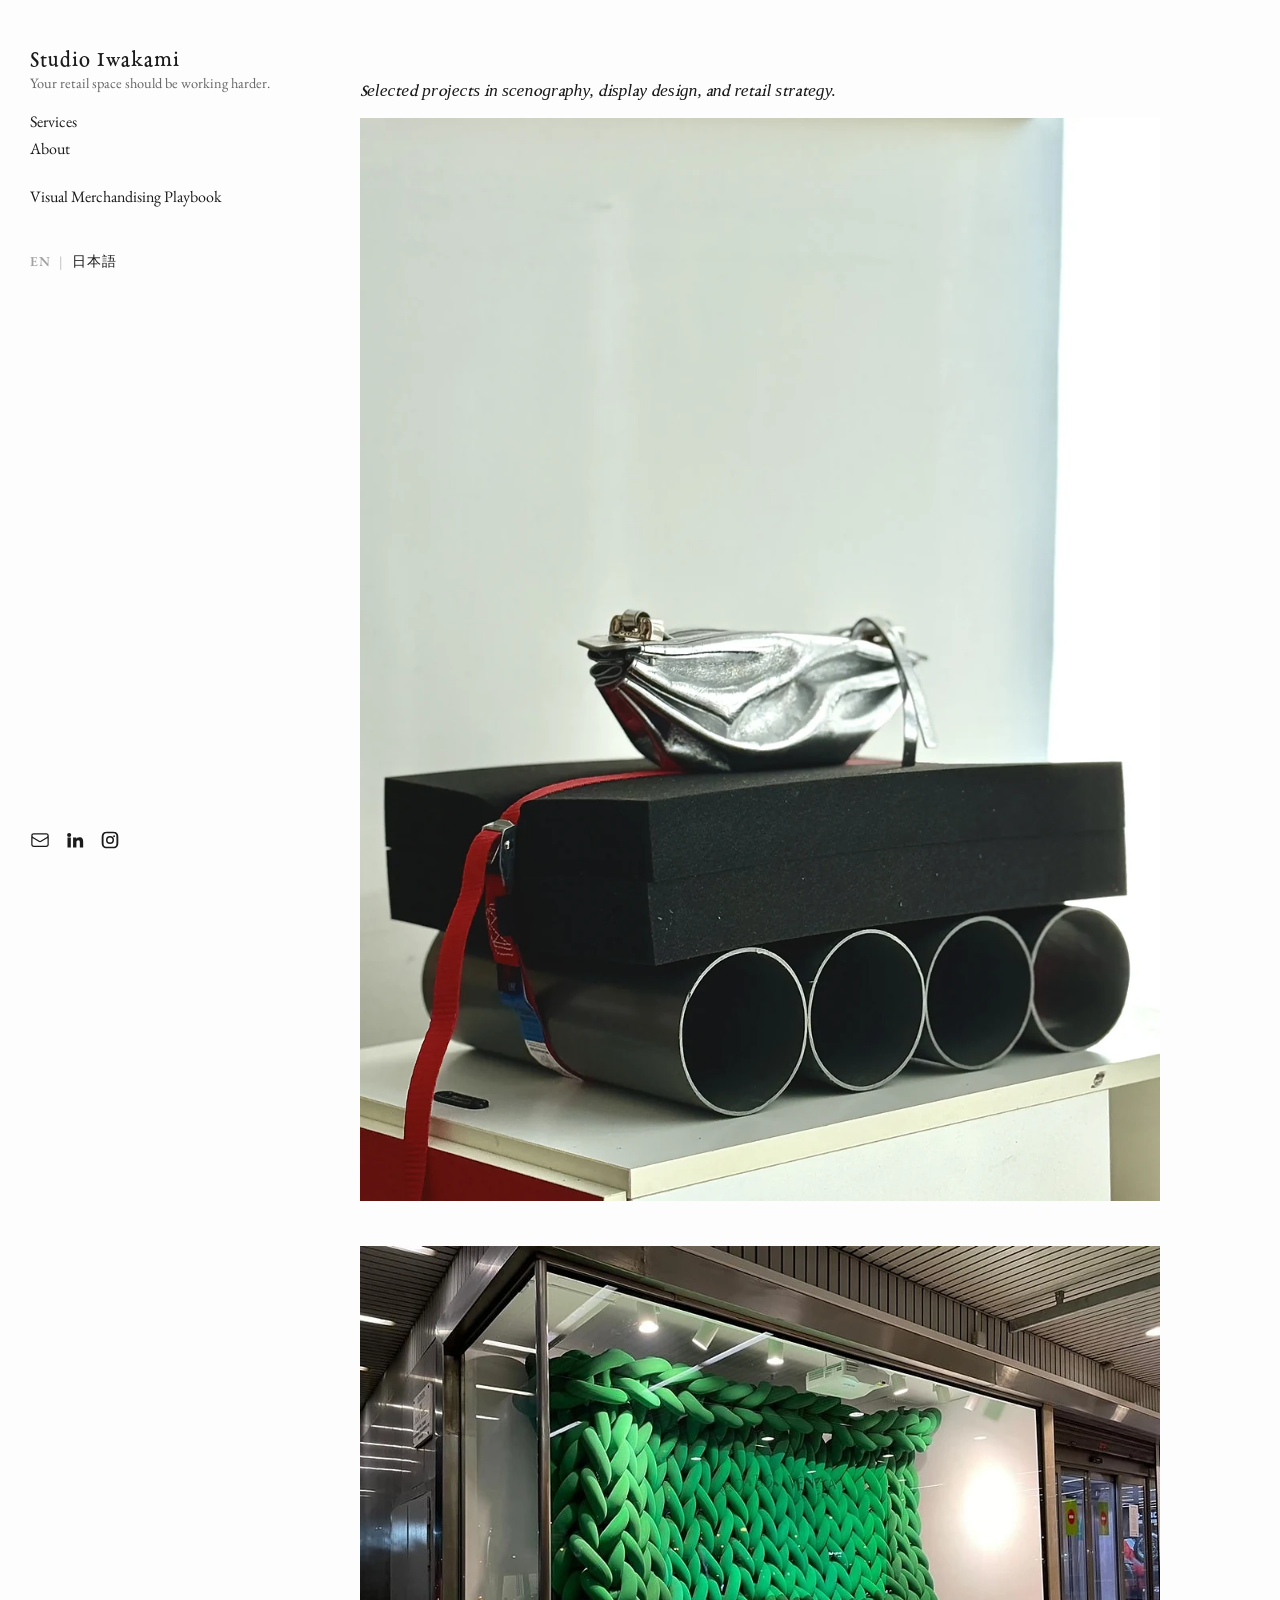
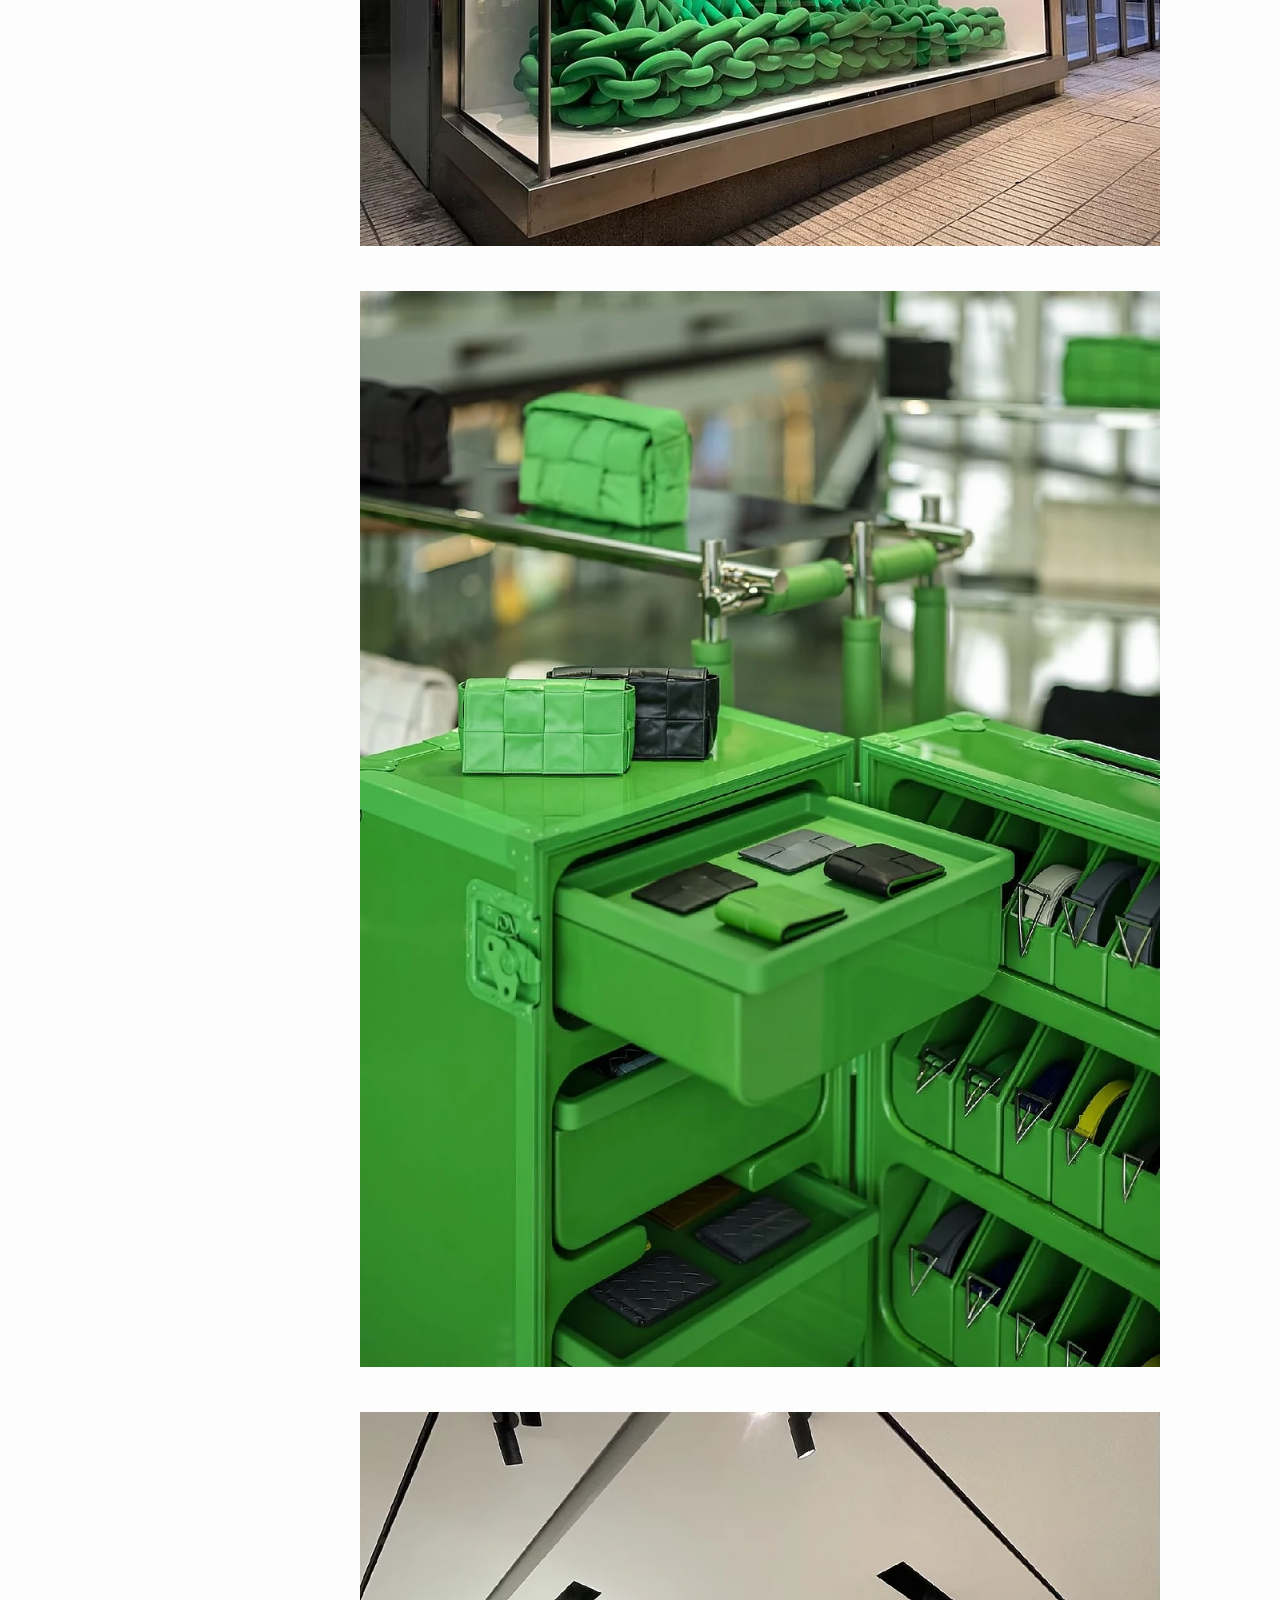
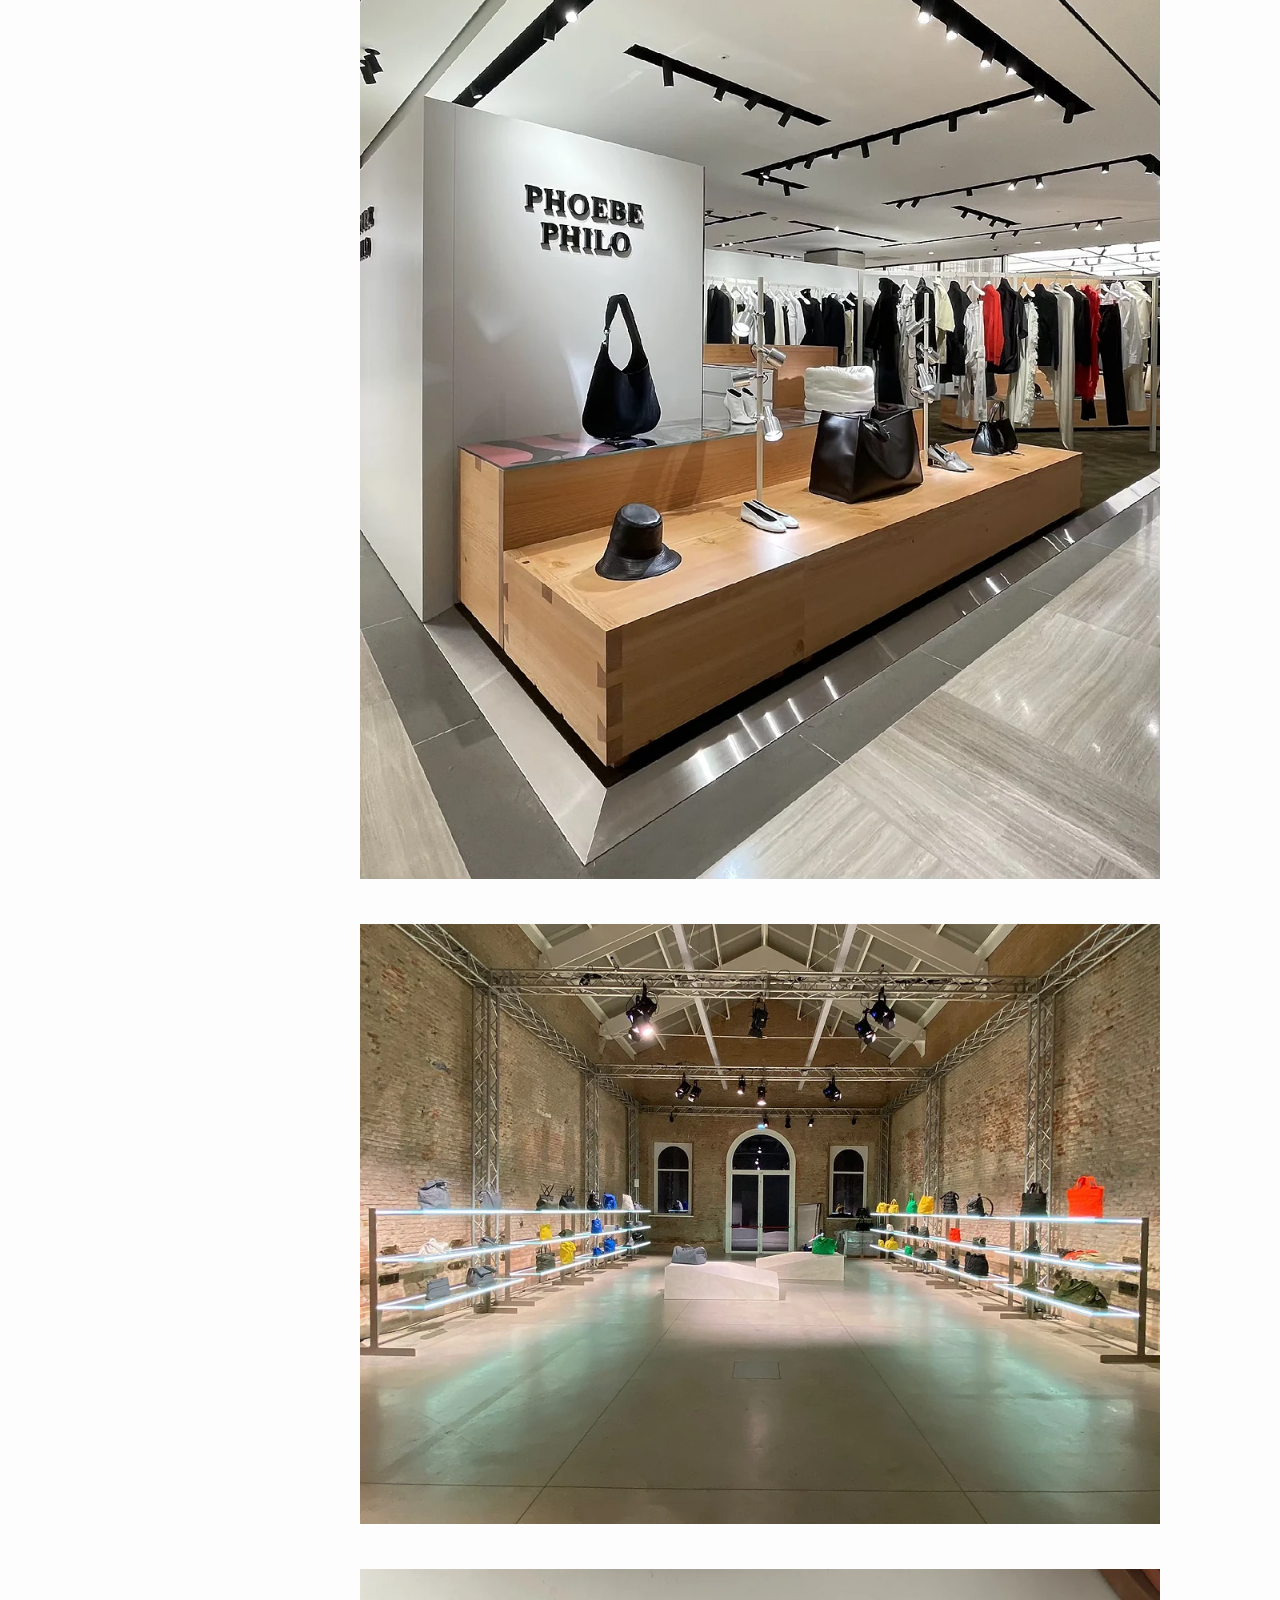
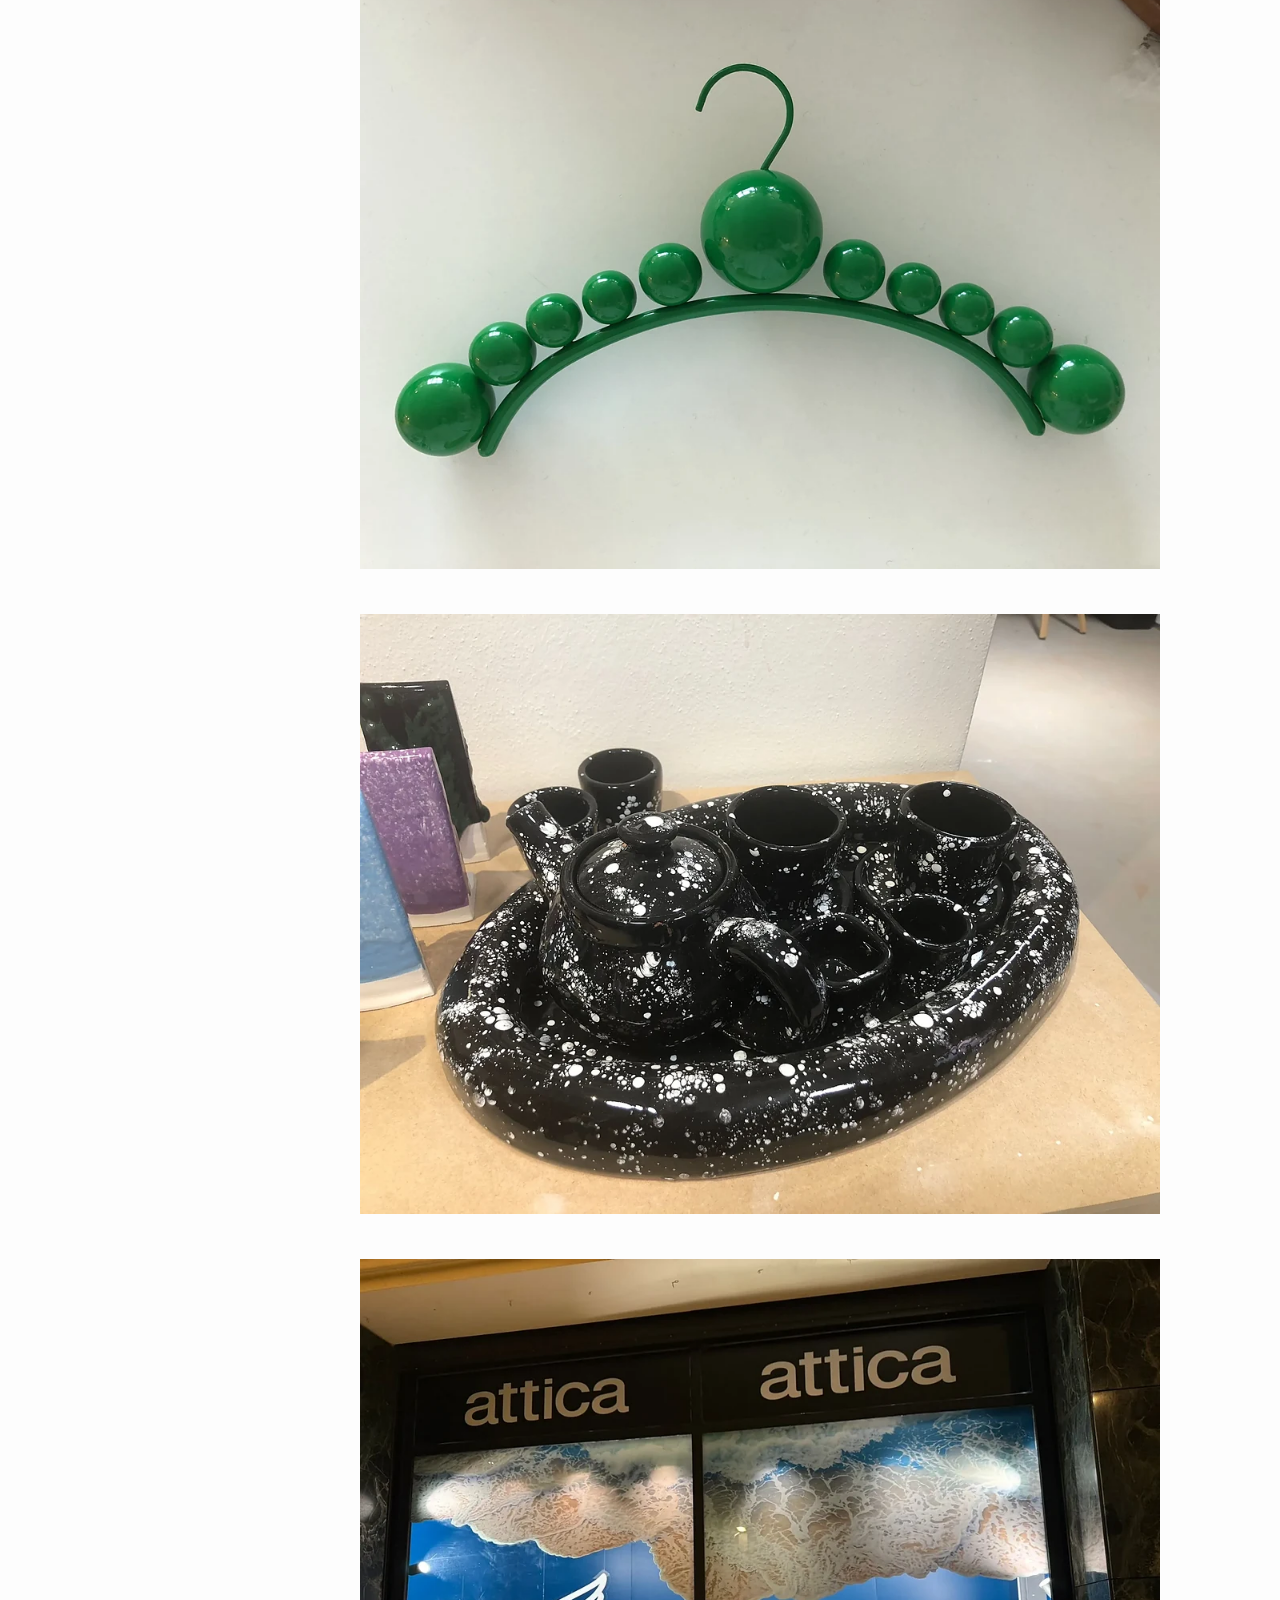
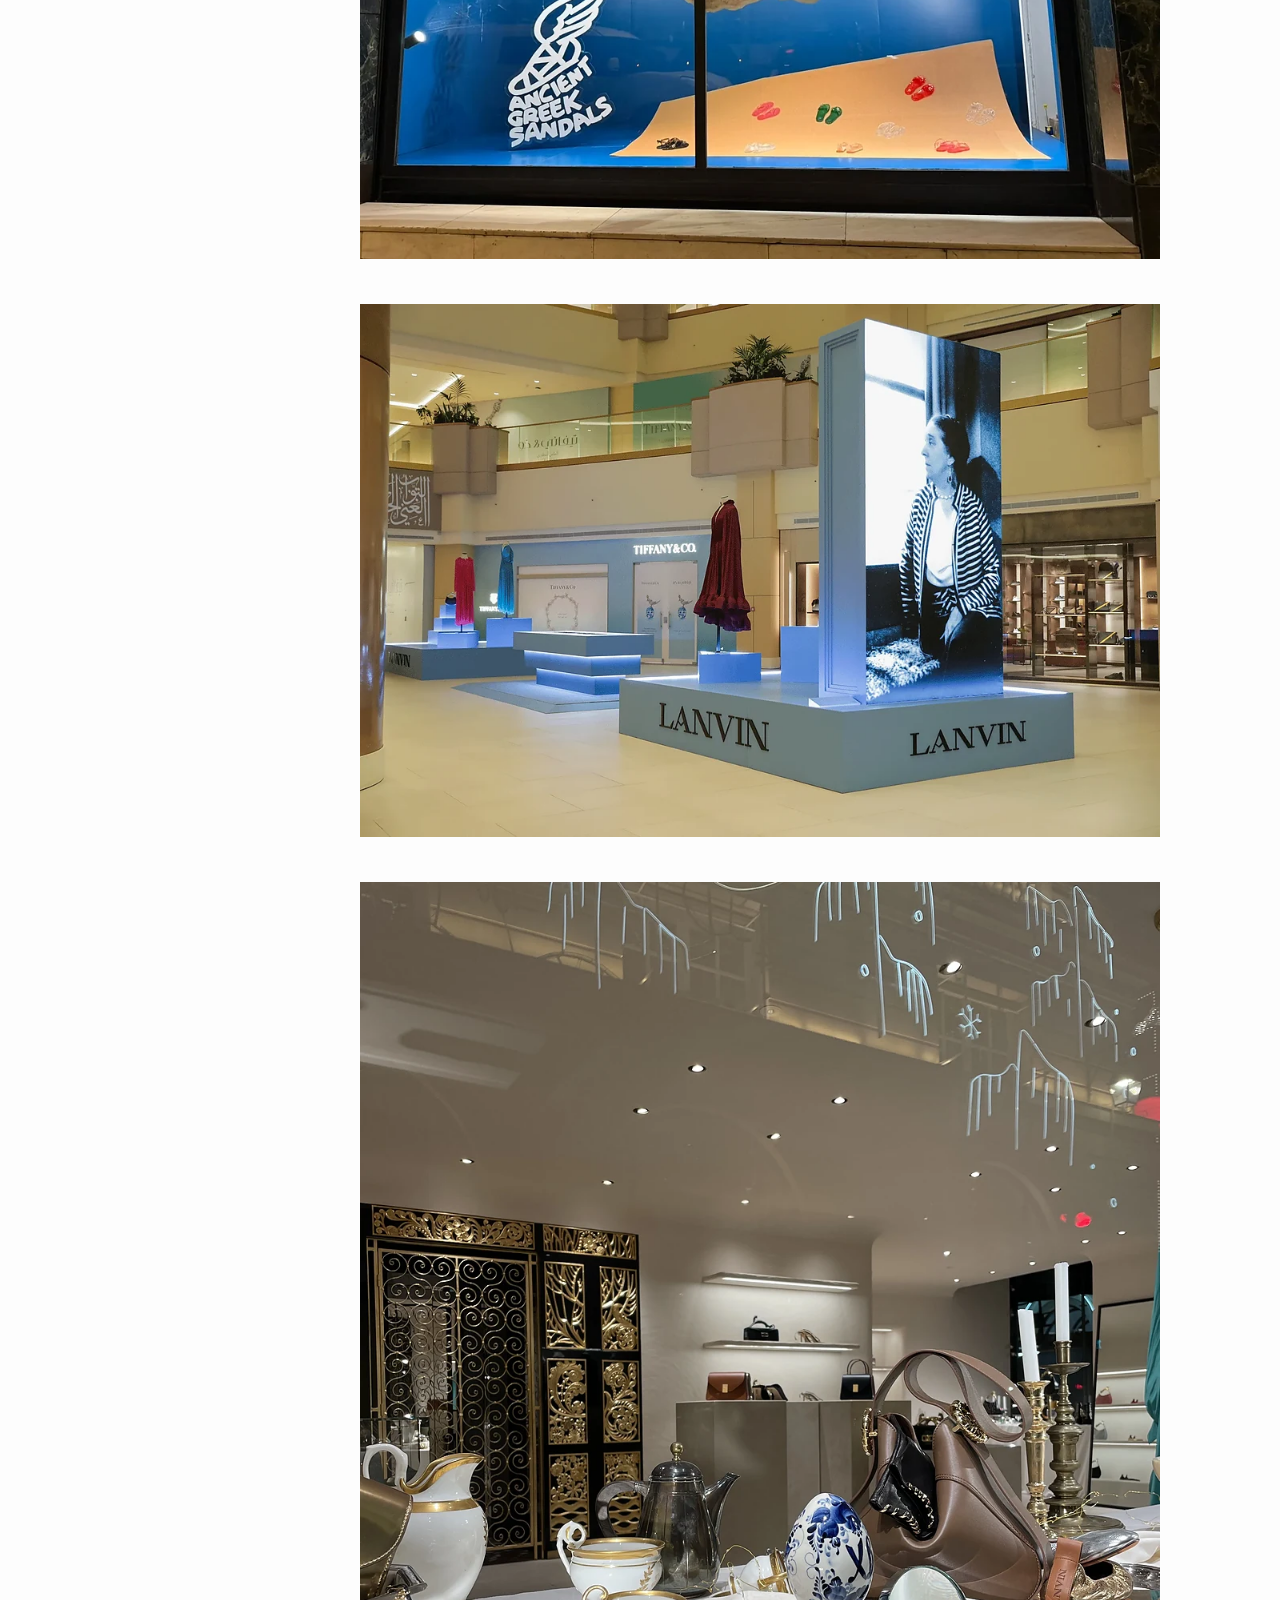
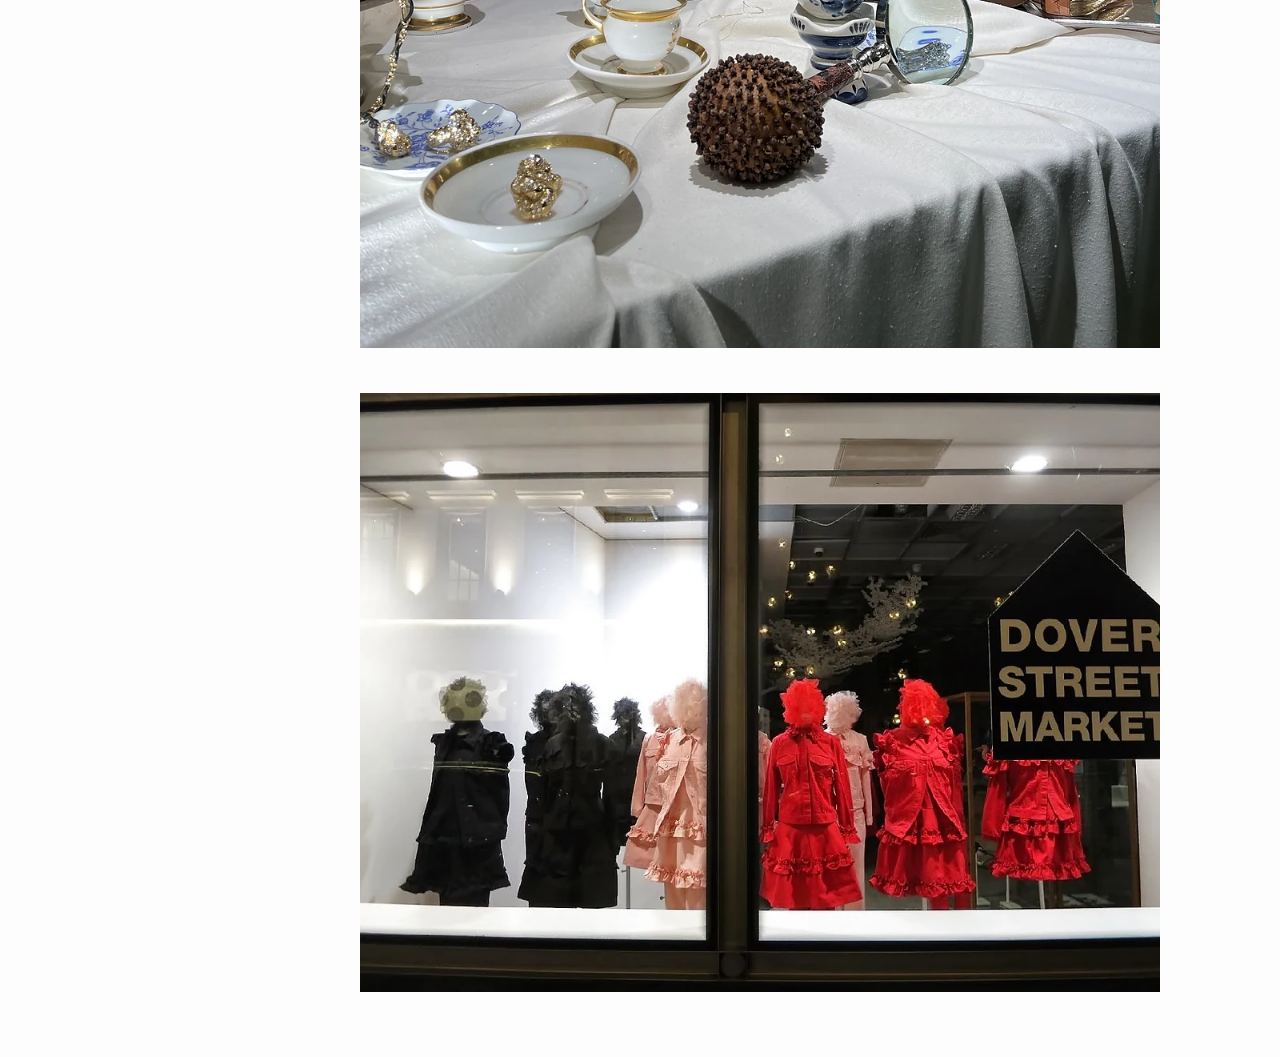
==== commit c7d3f390: "nu" ====
--- a/index.html
+++ b/index.html
@@ -5,7 +5,7 @@
     <meta name="viewport" content="width=device-width, initial-scale=1.0">
     <title>Studio Iwakami</title>
     <link rel="stylesheet" href="style.css?v=1.2">
-    <link rel="preload" href="/fonts/eb-garamond-08-reg.woff2" as="font" type="font/woff2" crossorigin>
+    <link rel="preload" href="fonts/eb-garamond-08-reg.woff2" as="font" type="font/woff2" crossorigin>
     <link rel="preconnect" href="https://fonts.googleapis.com">
     <link rel="preconnect" href="https://fonts.gstatic.com" crossorigin>
     <link rel="stylesheet" href="https://fonts.googleapis.com/css2?family=EB+Garamond:ital,wght@0,400..800;1,400..800&display=swap">
@@ -19,7 +19,7 @@
             </div>
 
 <div class="slogan">
-bringing tranquility to retail chaos
+Your retail space should be working harder.
 </div>
             <div class="main-nav">
                 <ul>
@@ -54,40 +54,140 @@
     </nav>
 
     <main class="content">
-        <div class="gallery">
+<p><i>Selected projects in scenography, display design, and retail strategy.</i></p>
+        
+<div class="gallery">
 
 <a href="#1-1" id="cover-1">
-<img src="images/01-bonastre/bonastre-01-thumb.webp" alt="bonastre-01" fetchpriority="high" width="1000" height="1354"></a>
+<img
+src="images/01-bonastre/bonastre-01-thumb.webp"
+  srcset="images/01-bonastre/bonastre-01-thumb-400.webp 400w,
+          images/01-bonastre/bonastre-01-thumb.webp 1000w"
+  sizes="(max-width: 768px) 100vw, 1000px"
+  alt="bonastre-01" 
+  fetchpriority="high" 
+  width="1000" 
+  height="1354">
+</a>
 
 <a href="#2-1" id="cover-2">
-<img src="images/02-bv-window/bv-window-01-thumb.webp" alt="bv-window-01" width="1000" height="750"></a>
+<img 
+  src="images/02-bv-window/bv-window-01-thumb.webp"
+  srcset="images/02-bv-window/bv-window-01-thumb-400.webp 400w,
+          images/02-bv-window/bv-window-01-thumb.webp 1000w"
+  sizes="(max-width: 768px) 100vw, 1000px"
+  alt="bv-window-01" 
+  width="1000" 
+  height="750">
+</a>
 
 <a href="#3-1" id="cover-3">
-<img src="images/03-bv-trolley/bv-trolley-01-thumb.webp" alt="bv-trolley-01" loading="lazy" width="1000" height="1345"></a>
+<img 
+  src="images/03-bv-trolley/bv-trolley-01-thumb.webp"
+  srcset="images/03-bv-trolley/bv-trolley-01-thumb-400.webp 400w,
+          images/03-bv-trolley/bv-trolley-01-thumb.webp 1000w"
+  sizes="(max-width: 768px) 100vw, 1000px"
+  alt="bv-trolley-01" 
+  loading="lazy" 
+  width="1000" 
+  height="1345">
+</a>
 
 <a href="#4-1" id="cover-4">
-<img src="images/04-phoebe-philo/pp-01-thumb.webp" alt="pp-01" loading="lazy" width="1000" height="1333"></a>
+<img 
+  src="images/04-phoebe-philo/pp-01-thumb.webp"
+  srcset="images/04-phoebe-philo/pp-01-thumb-400.webp 400w,
+          images/04-phoebe-philo/pp-01-thumb.webp 1000w"
+  sizes="(max-width: 768px) 100vw, 1000px"
+  alt="pp-01" 
+  loading="lazy" 
+  width="1000" 
+  height="1333">
+</a>
 
 <a href="#5-1" id="cover-5">
-<img src="images/05-bv-showroom/bv-showroom-01-thumb.webp" alt="bv-showroom-01" loading="lazy" width="1000" height="750"></a>
+<img 
+  src="images/05-bv-showroom/bv-showroom-01-thumb.webp"
+  srcset="images/05-bv-showroom/bv-showroom-01-thumb-400.webp 400w,
+          images/05-bv-showroom/bv-showroom-01-thumb.webp 1000w"
+  sizes="(max-width: 768px) 100vw, 1000px"
+  alt="bv-showroom-01" 
+  loading="lazy" 
+  width="1000" 
+  height="750">
+</a>
 
 <a href="#6-1" id="cover-6">
-<img src="images/06-bv-hanger/bv-hanger-01-thumb.webp" alt="bv-hanger-01" loading="lazy" width="1000" height="750"></a>
+<img 
+  src="images/06-bv-hanger/bv-hanger-01-thumb.webp"
+  srcset="images/06-bv-hanger/bv-hanger-01-thumb-400.webp 400w,
+          images/06-bv-hanger/bv-hanger-01-thumb.webp 1000w"
+  sizes="(max-width: 768px) 100vw, 1000px"
+  alt="bv-hanger-01" 
+  loading="lazy" 
+  width="1000" 
+  height="750">
+</a>
 
 <a href="#7-1" id="cover-7">
-<img src="images/07-bv-tea/bv-tea-01-thumb.webp" alt="bv-tea-01" loading="lazy" width="1000" height="750"></a>
+<img 
+  src="images/07-bv-tea/bv-tea-01-thumb.webp"
+  srcset="images/07-bv-tea/bv-tea-01-thumb-400.webp 400w,
+          images/07-bv-tea/bv-tea-01-thumb.webp 1000w"
+  sizes="(max-width: 768px) 100vw, 1000px"
+  alt="bv-tea-01" 
+  loading="lazy" 
+  width="1000" 
+  height="750">
+</a>
 
 <a href="#8-1" id="cover-8">
-<img src="images/08-ags-window/ags-window-01-thumb.webp" alt="ags-window-01" loading="lazy" width="1000" height="750"></a>
+<img 
+  src="images/08-ags-window/ags-window-01-thumb.webp"
+  srcset="images/08-ags-window/ags-window-01-thumb-400.webp 400w,
+          images/08-ags-window/ags-window-01-thumb.webp 1000w"
+  sizes="(max-width: 768px) 100vw, 1000px"
+  alt="ags-window-01" 
+  loading="lazy" 
+  width="1000" 
+  height="750">
+</a>
 
 <a href="#9-1" id="cover-9">
-<img src="images/09-lanvin-dubai/lanvin-dubai-01-thumb.webp" alt="lanvin-dubai-01" loading="lazy" width="1000" height="666"></a>
+<img 
+  src="images/09-lanvin-dubai/lanvin-dubai-01-thumb.webp"
+  srcset="images/09-lanvin-dubai/lanvin-dubai-01-thumb-400.webp 400w,
+          images/09-lanvin-dubai/lanvin-dubai-01-thumb.webp 1000w"
+  sizes="(max-width: 768px) 100vw, 1000px"
+  alt="lanvin-dubai-01" 
+  loading="lazy" 
+  width="1000" 
+  height="666">
+</a>
 
 <a href="#10-1" id="cover-10">
-<img src="images/10-lanvin-xmas/lanvin-xmas-01-thumb.webp" alt="lanvin-xmas-01" loading="lazy" width="1000" height="1333"></a>
+<img 
+  src="images/10-lanvin-xmas/lanvin-xmas-01-thumb.webp"
+  srcset="images/10-lanvin-xmas/lanvin-xmas-01-thumb-400.webp 400w,
+          images/10-lanvin-xmas/lanvin-xmas-01-thumb.webp 1000w"
+  sizes="(max-width: 768px) 100vw, 1000px"
+  alt="lanvin-xmas-01" 
+  loading="lazy" 
+  width="1000" 
+  height="1333">
+</a>
 
 <a href="#11-1" id="cover-11">
-<img src="images/11-dsm/dsm-01-thumb.webp" alt="dsm-01" loading="lazy" width="1000" height="749"></a>
+<img 
+  src="images/11-dsm/dsm-01-thumb.webp"
+  srcset="images/11-dsm/dsm-01-thumb-400.webp 400w,
+          images/11-dsm/dsm-01-thumb.webp 1000w"
+  sizes="(max-width: 768px) 100vw, 1000px"
+  alt="dsm-01" 
+  loading="lazy" 
+  width="1000" 
+  height="749">
+</a>
 
 </div>
     </main>
--- a/style.css
+++ b/style.css
@@ -78,7 +78,7 @@
 
 .slogan {
     font-family: 'EB Garamond', serif !important;
-    font-size: 1rem;
+    font-size: 0.9rem;
     margin-bottom: 20px;
     color: #666666;
 }
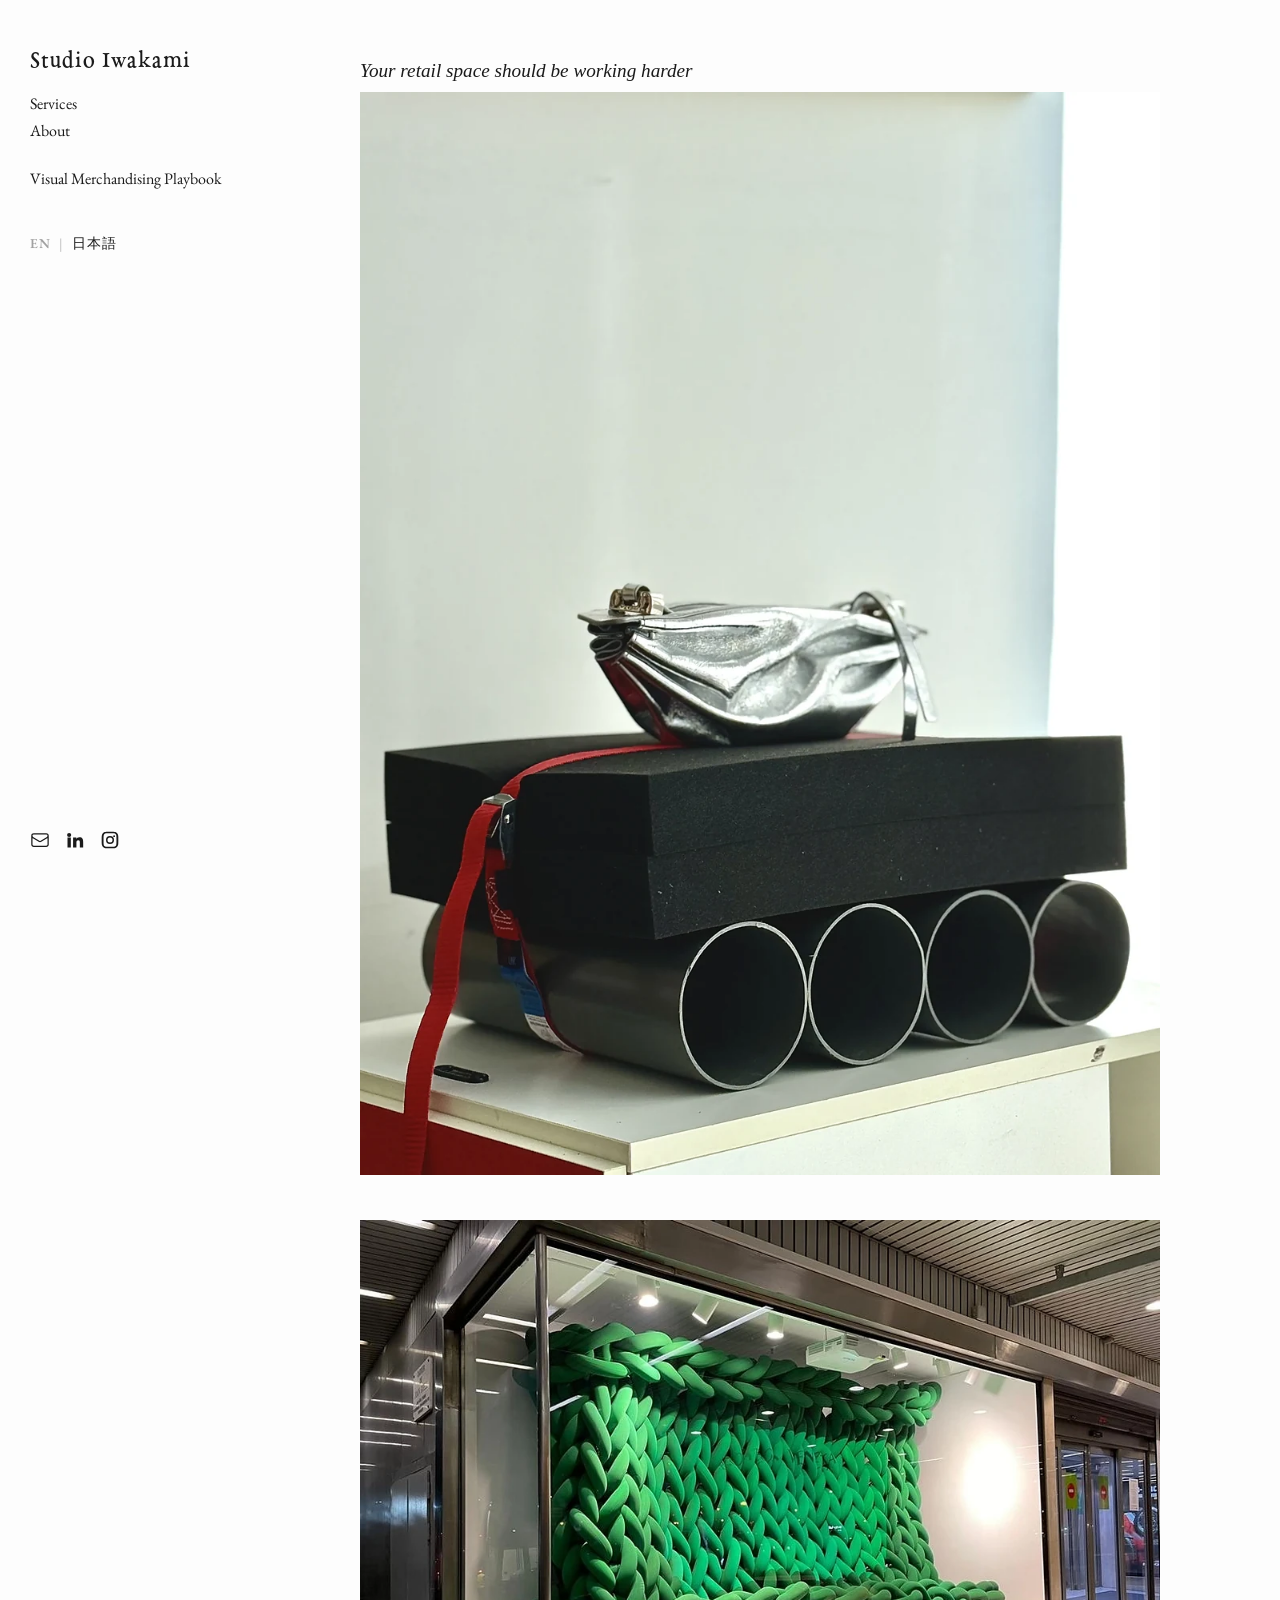
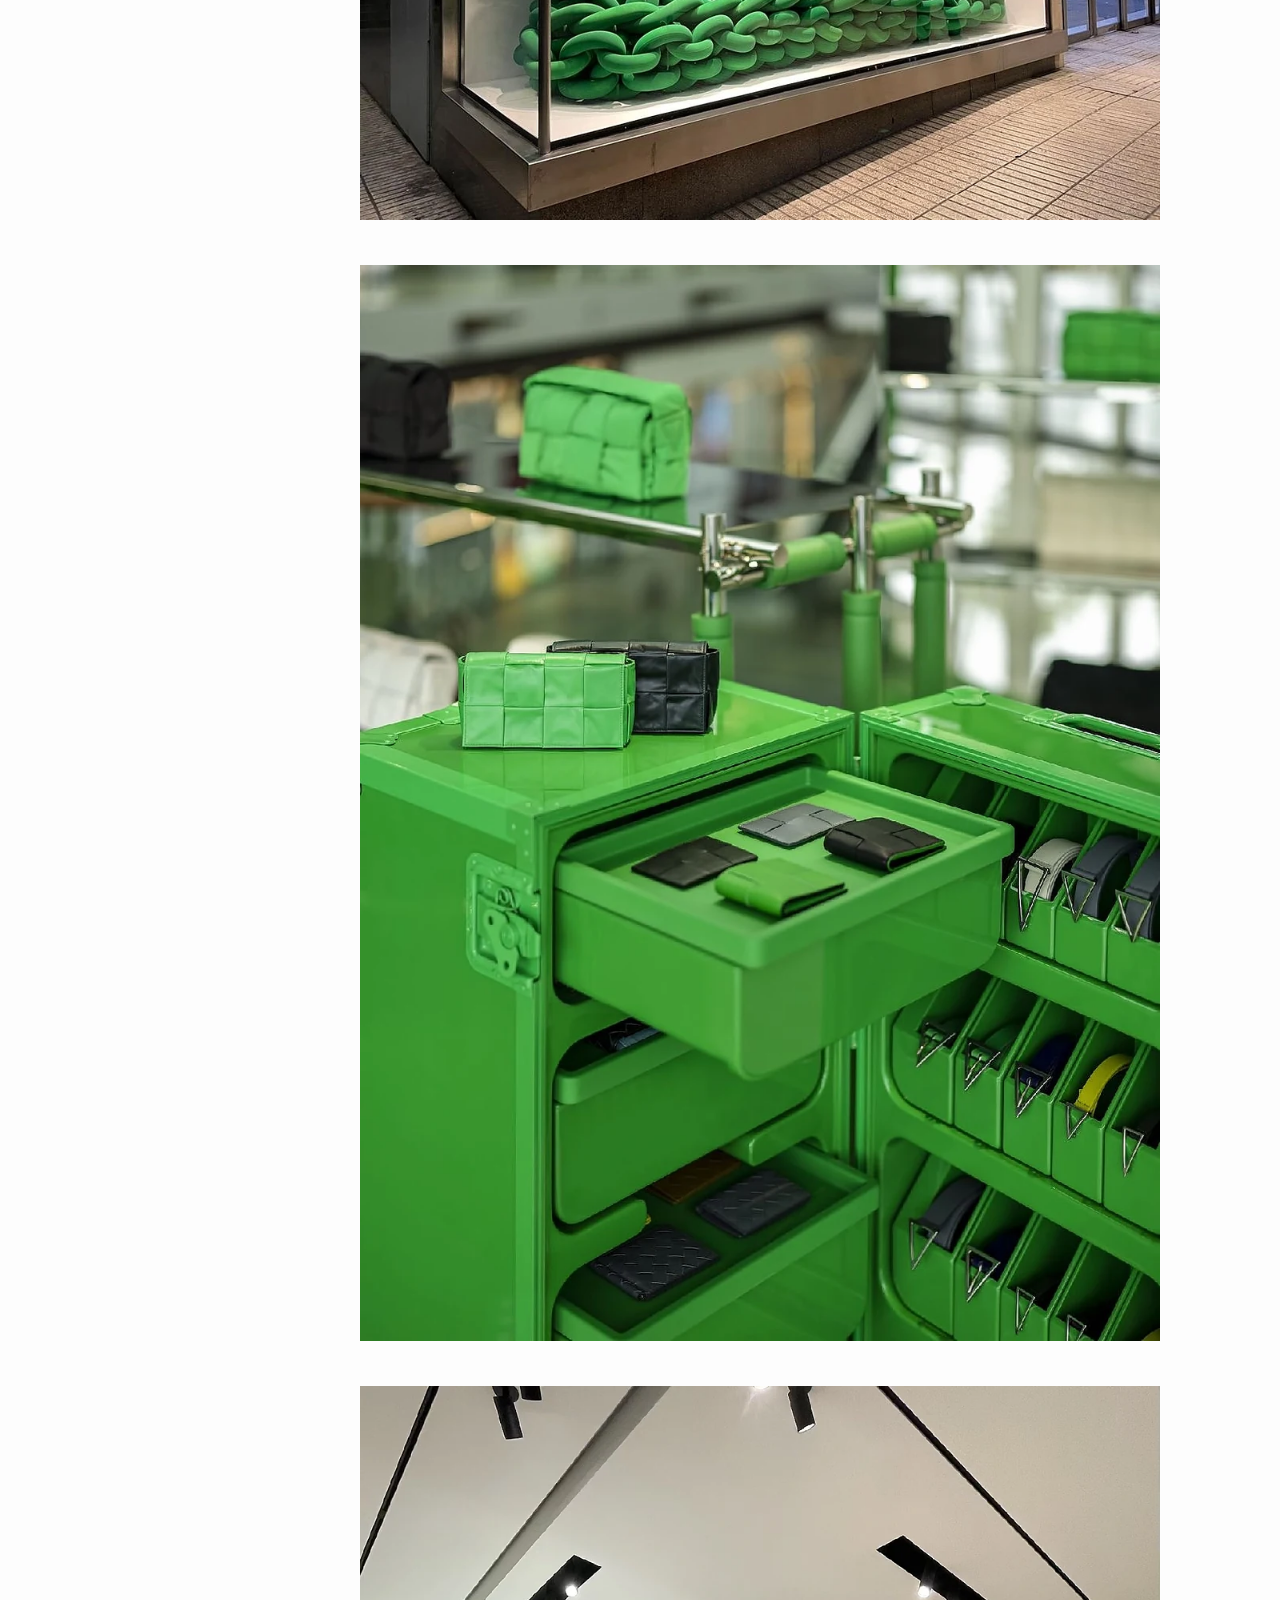
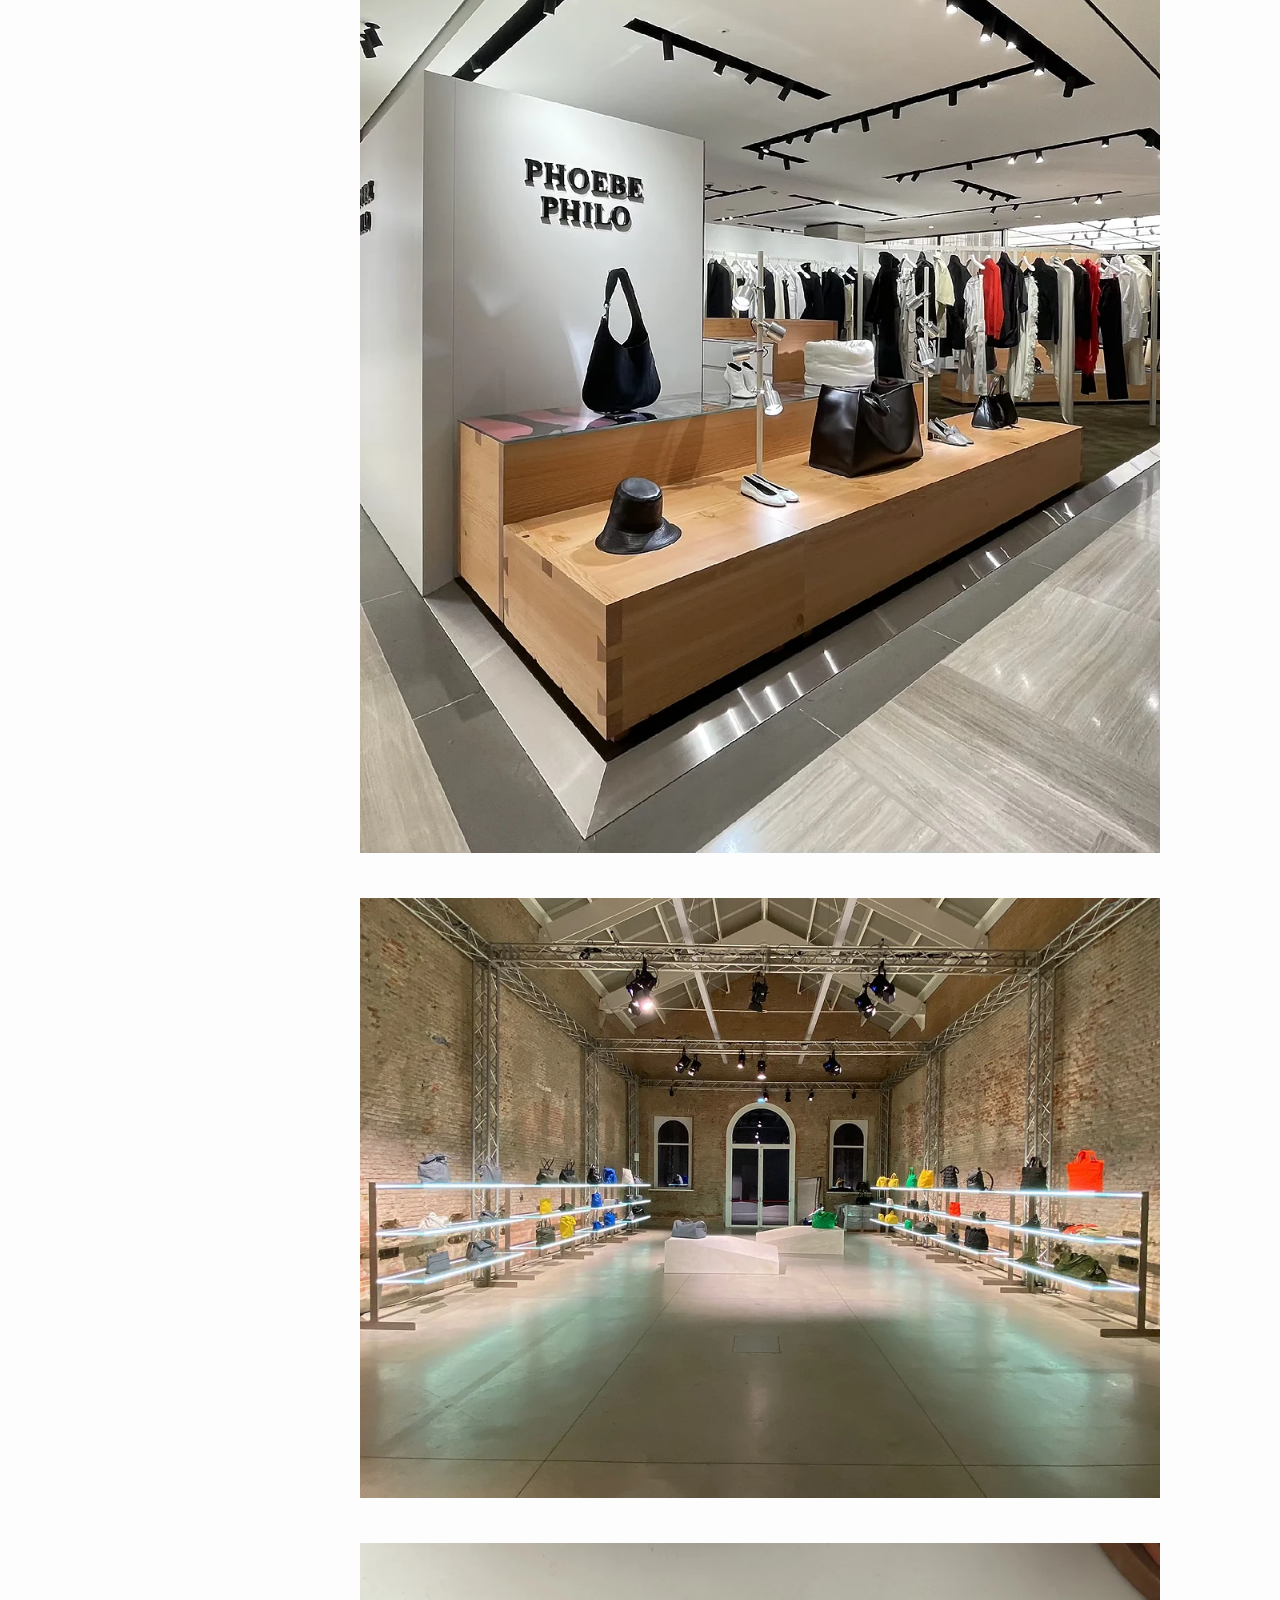
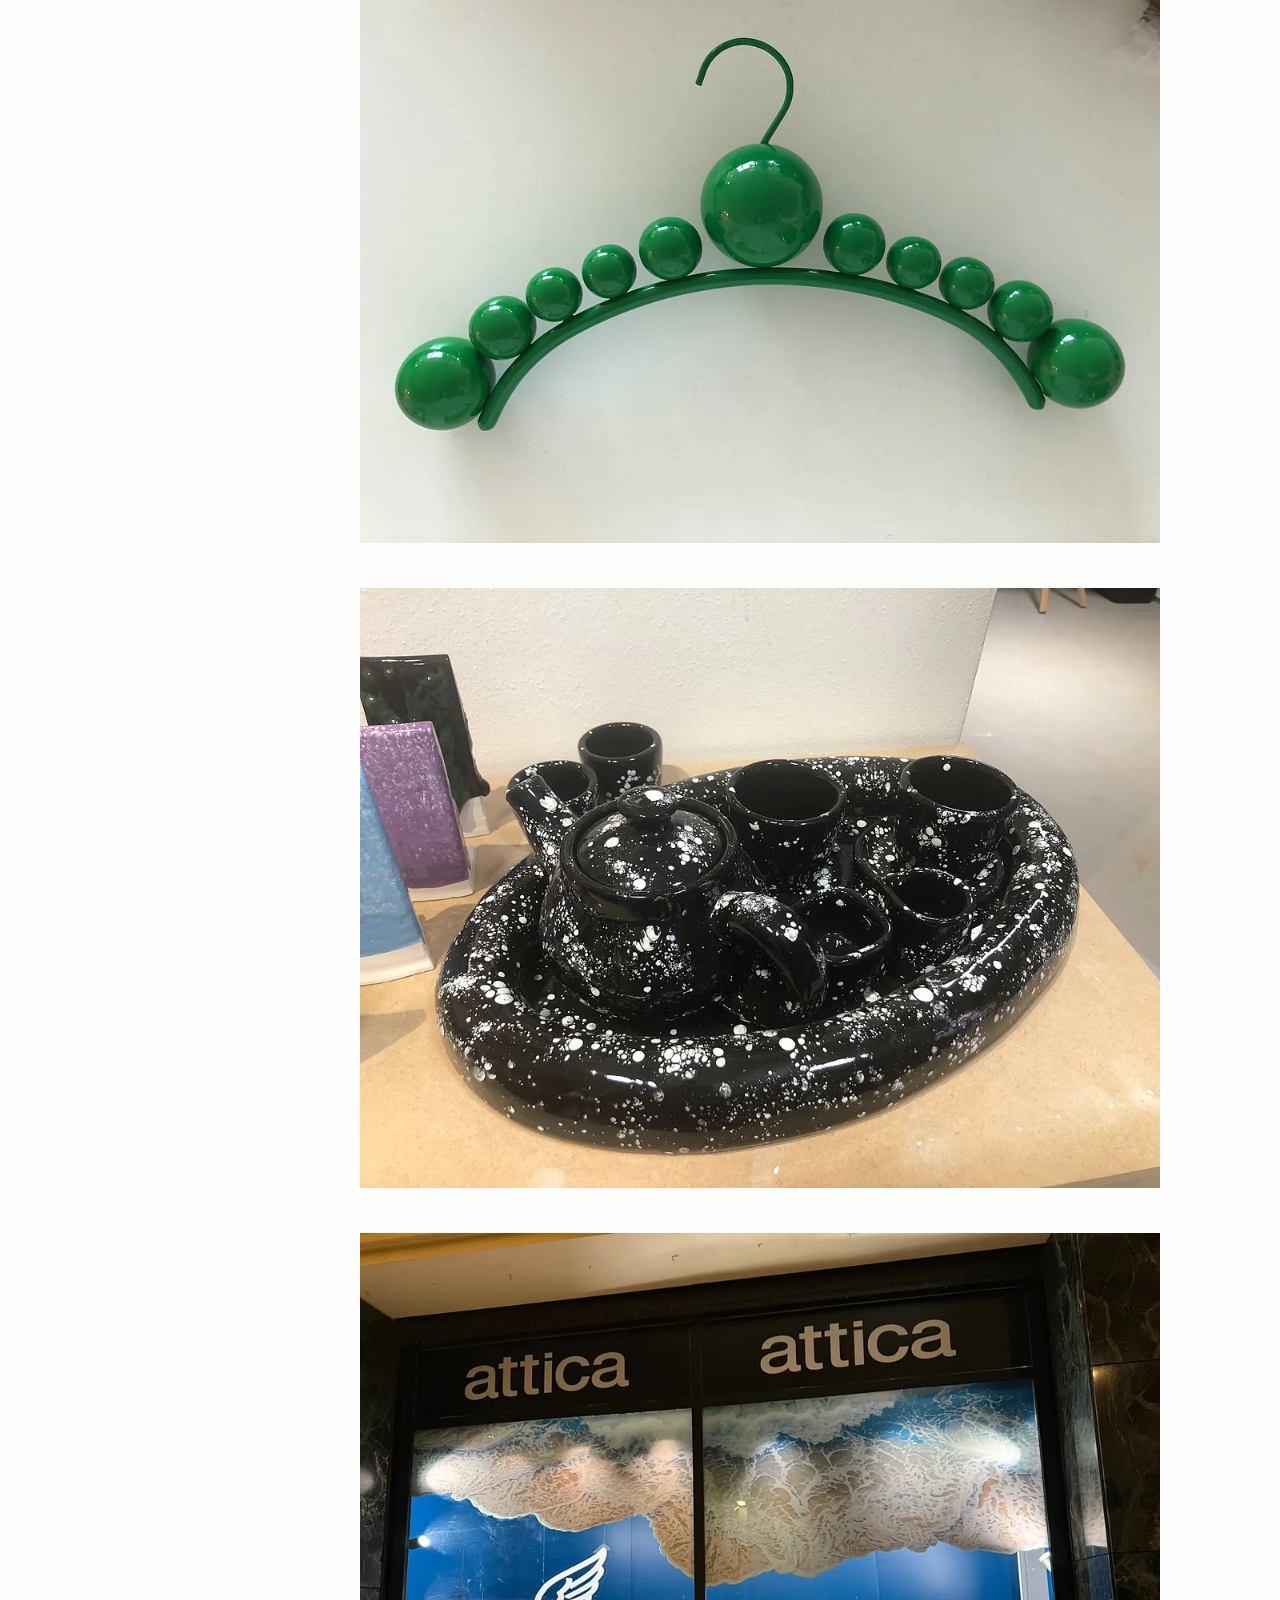
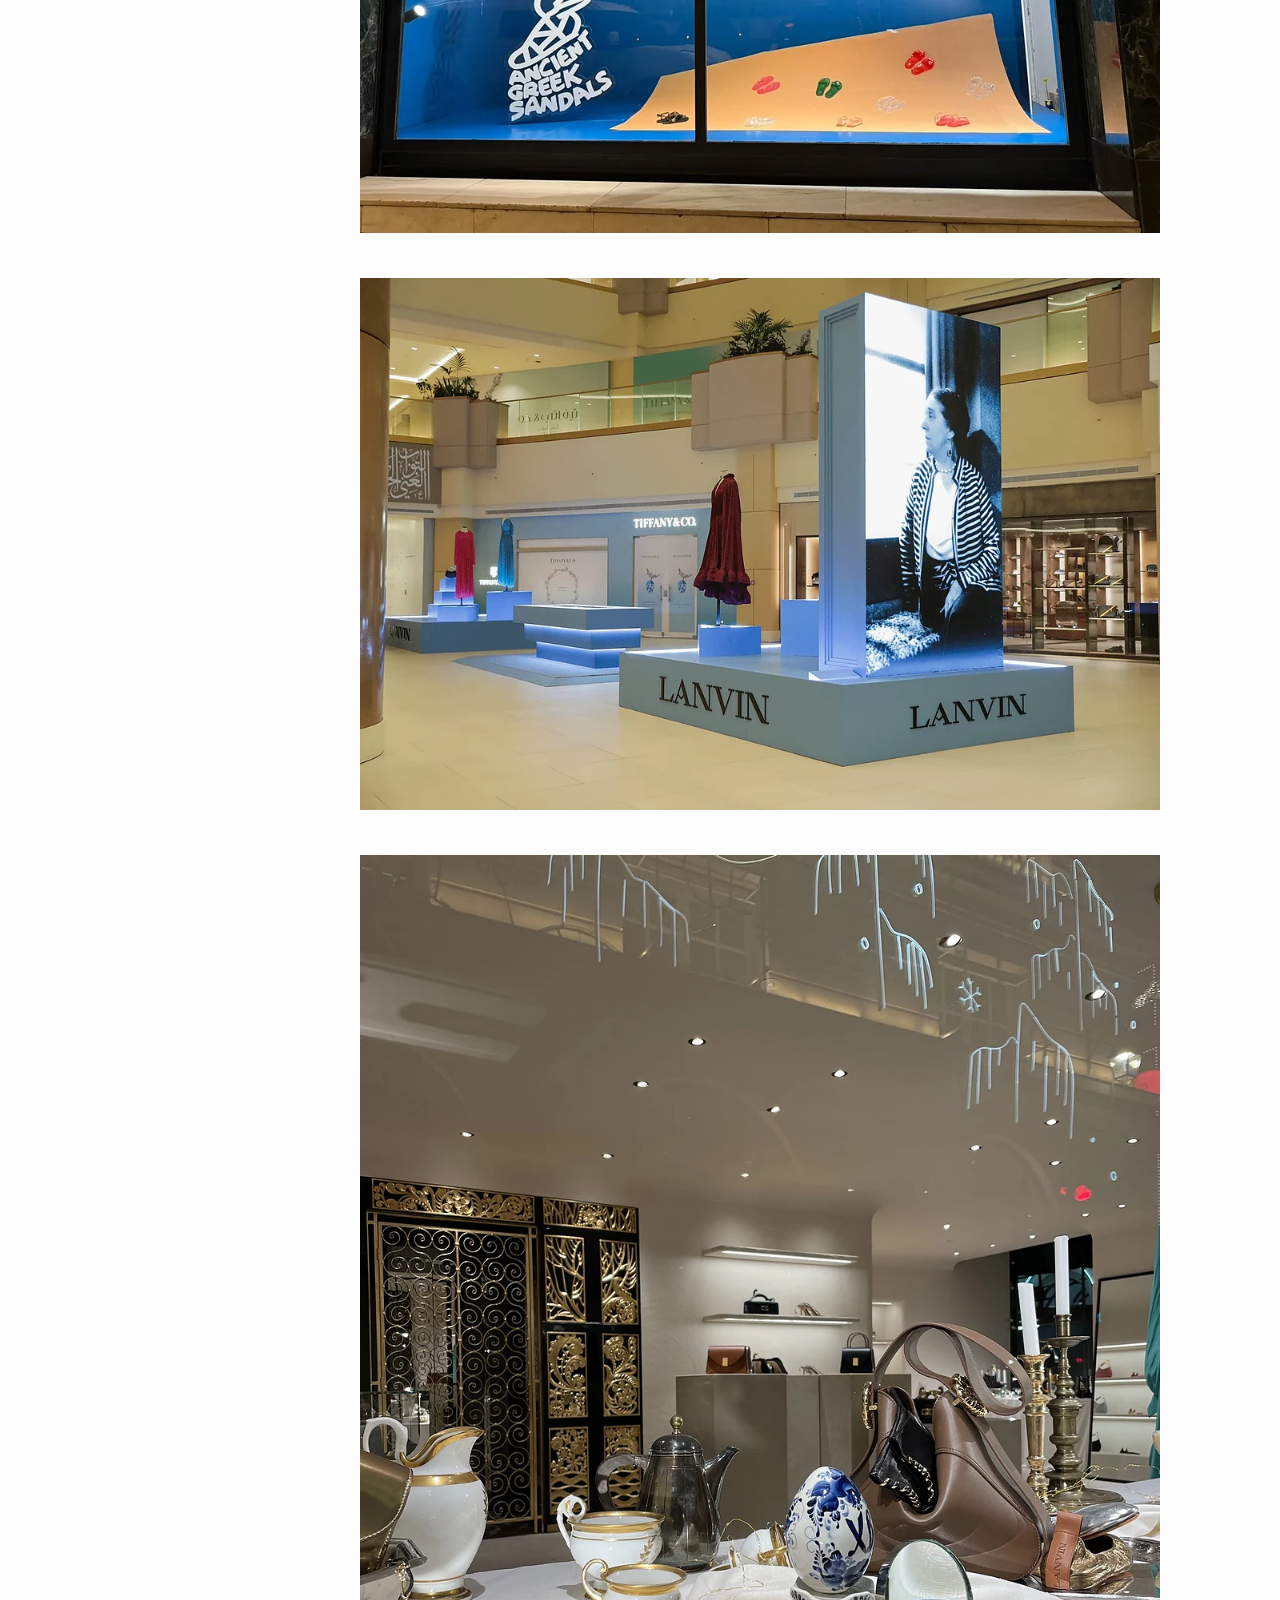
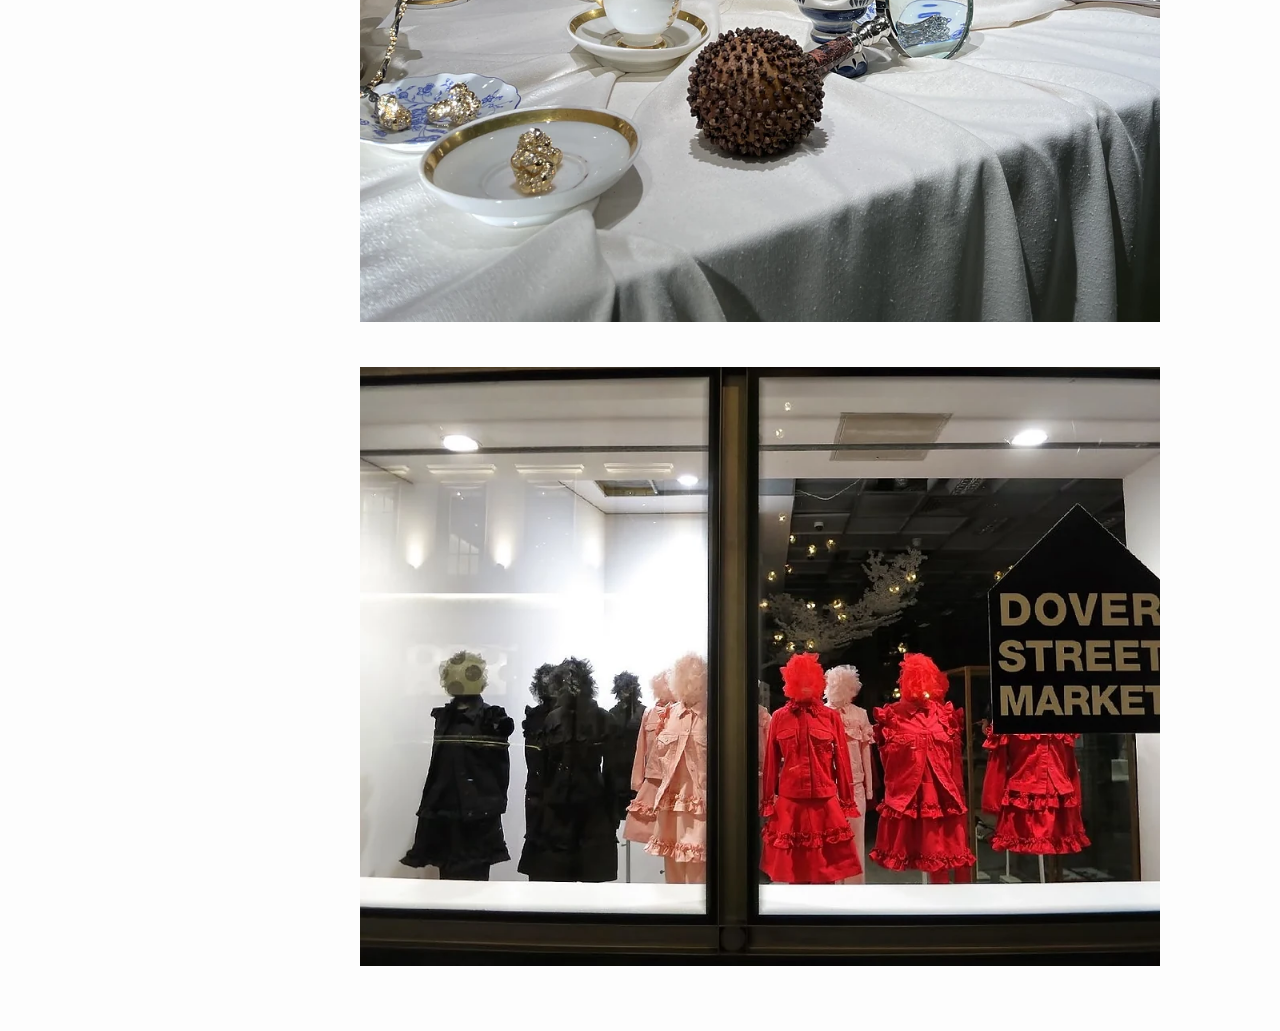
==== commit a0974065: "tagline" ====
--- a/index.html
+++ b/index.html
@@ -3,6 +3,8 @@
 <head>
 <meta charset="UTF-8">
     <meta name="viewport" content="width=device-width, initial-scale=1.0">
+    <meta name="description" content="Studio Iwakami: retail display concepts and spatial design portfolio.">
+    <title>Studio Iwakami</title>
     <title>Studio Iwakami</title>
     <link rel="stylesheet" href="style.css?v=1.2">
     <link rel="preload" href="fonts/eb-garamond-08-reg.woff2" as="font" type="font/woff2" crossorigin>
@@ -18,9 +20,6 @@
                 <a href="index.html">Studio Iwakami</a>
             </div>
 
-<div class="slogan">
-Your retail space should be working harder.
-</div>
             <div class="main-nav">
                 <ul>
                     <li><a href="services.html">Services</a></li>
@@ -54,7 +53,8 @@
     </nav>
 
     <main class="content">
-<p><i>Selected projects in scenography, display design, and retail strategy.</i></p>
+
+<div class="tagline">Your retail space should be working harder</div>
         
 <div class="gallery">
 
--- a/style.css
+++ b/style.css
@@ -71,16 +71,16 @@
 
 .company-name {
     font-family: 'eb-garamond-08-reg', serif !important;
-    font-size: 1.4rem;
-    margin-bottom: 1px;
+    font-size: 1.5rem;
+    margin-bottom: 20px;
     letter-spacing: 1px;
 }
 
-.slogan {
+.tagline {
     font-family: 'EB Garamond', serif !important;
-    font-size: 0.9rem;
-    margin-bottom: 20px;
-    color: #666666;
+    font-size: 1.2rem;
+    font-style: italic;
+    margin-bottom: 10px;
 }
 
 .heading {
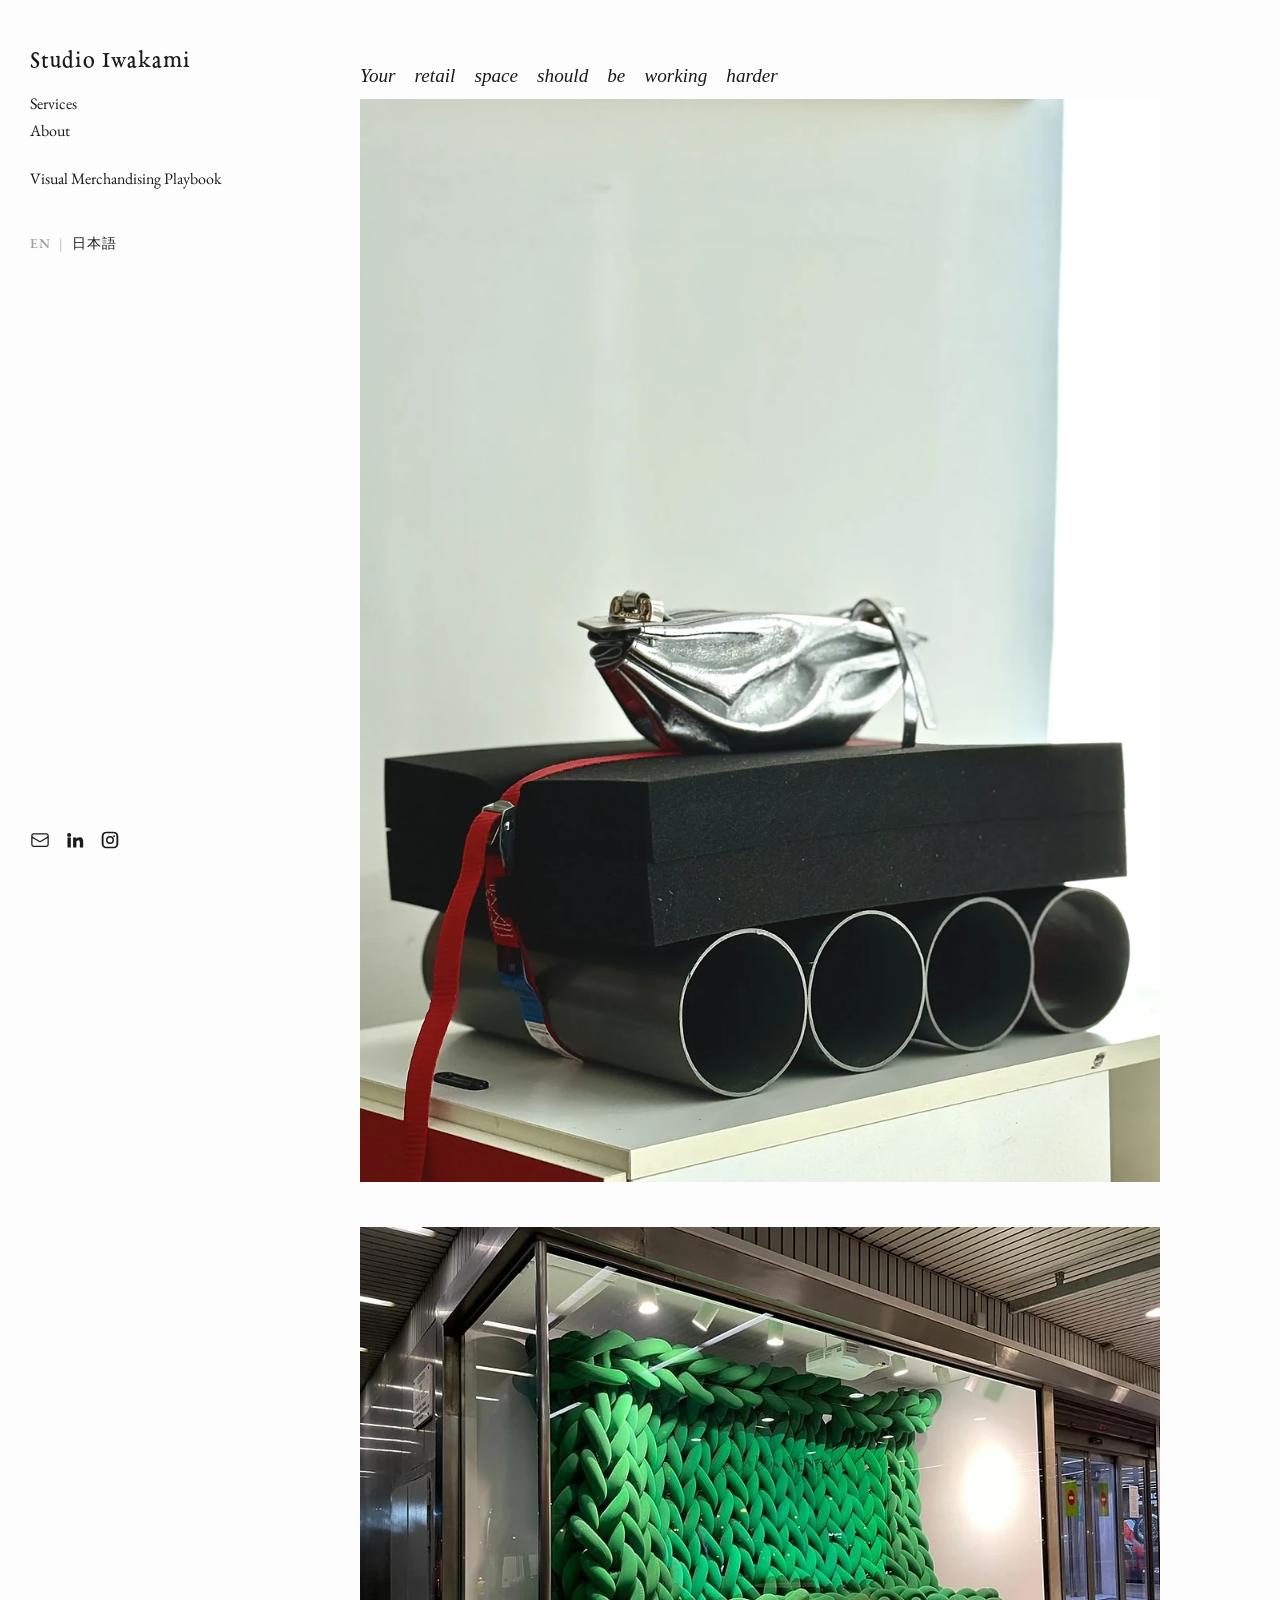
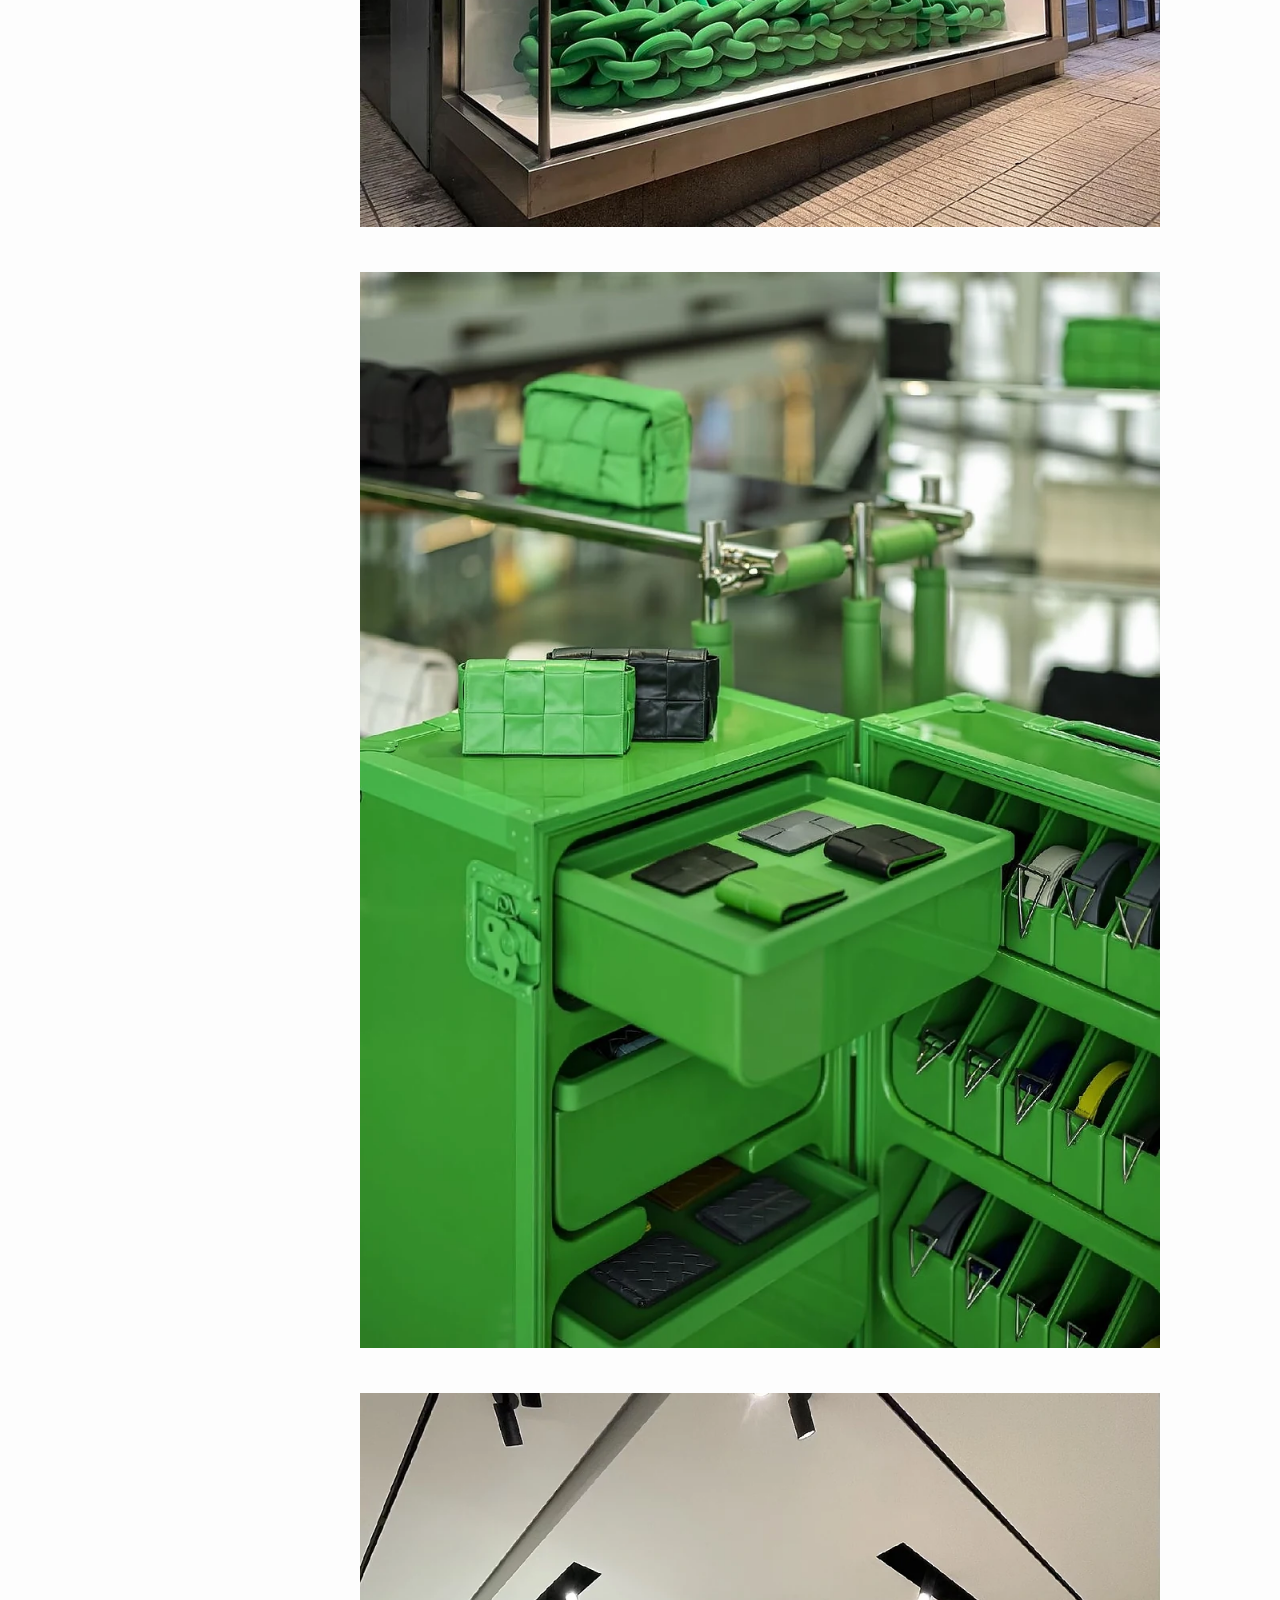
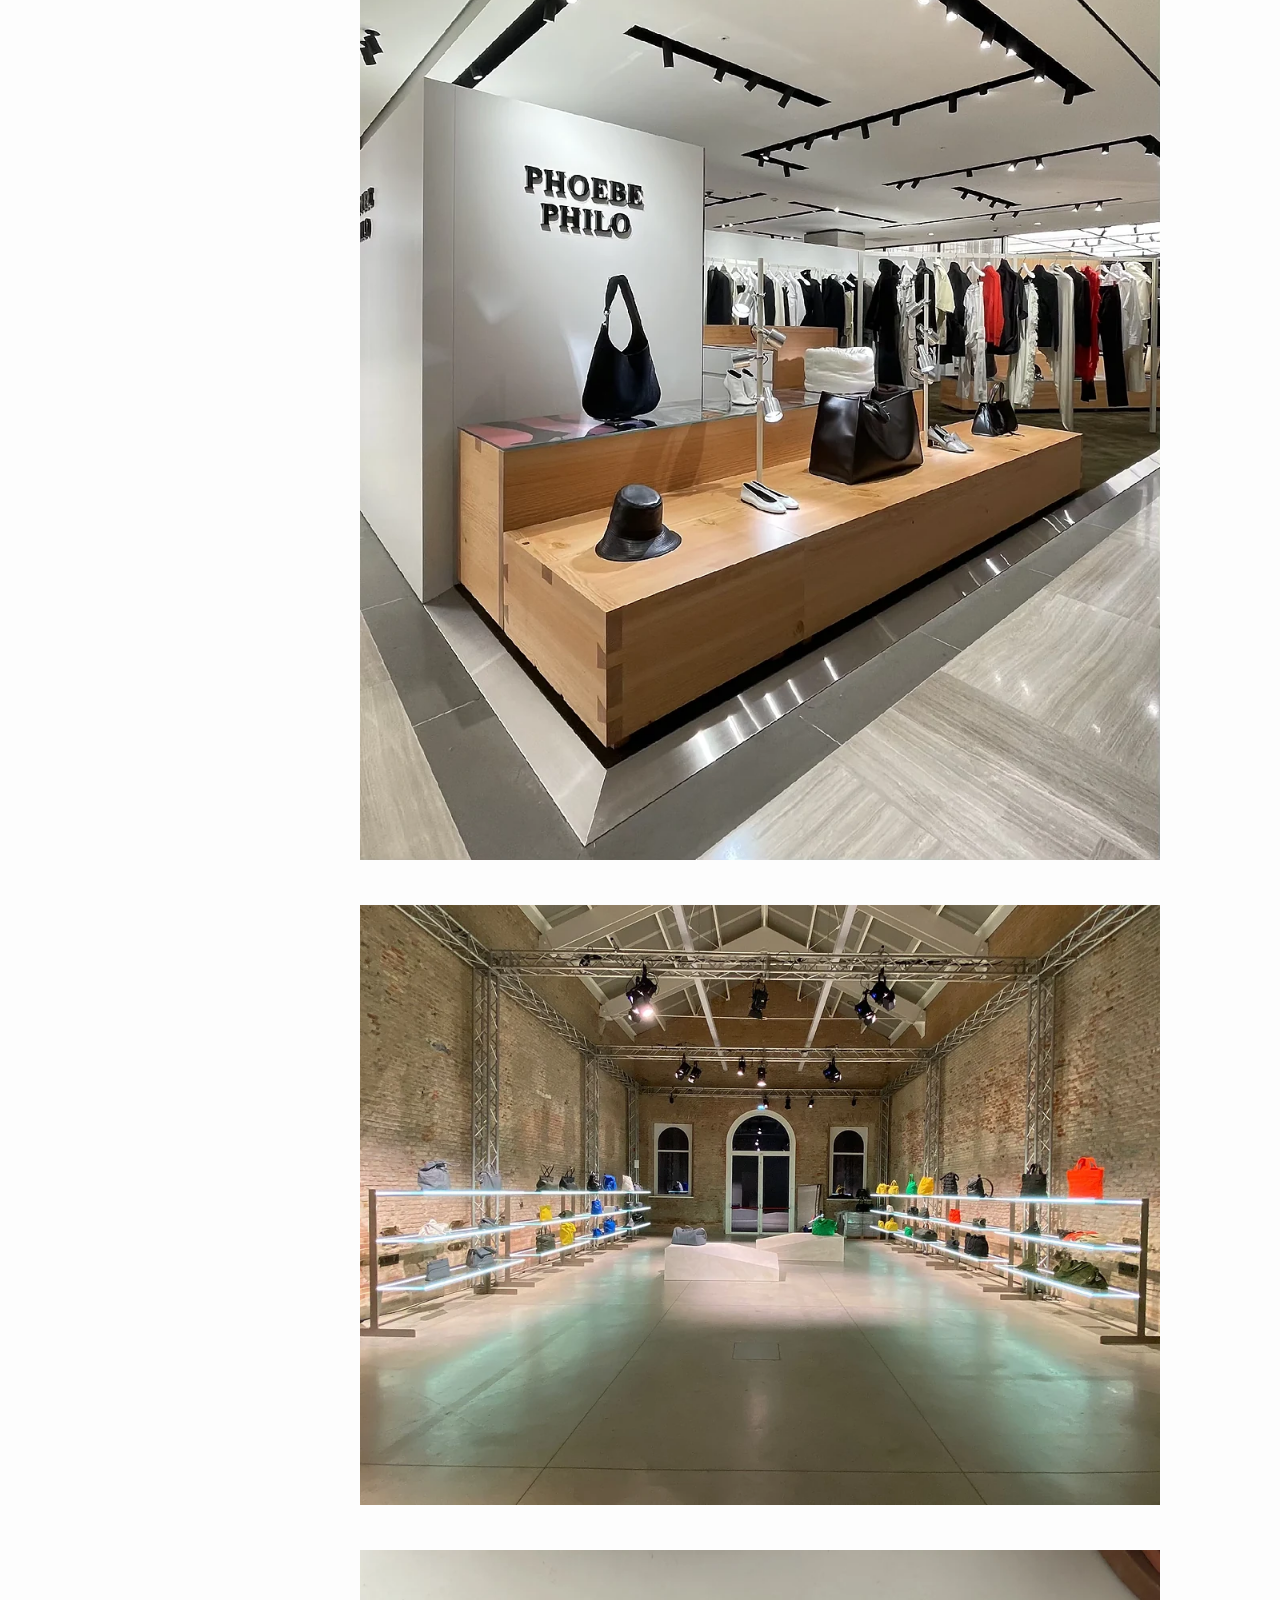
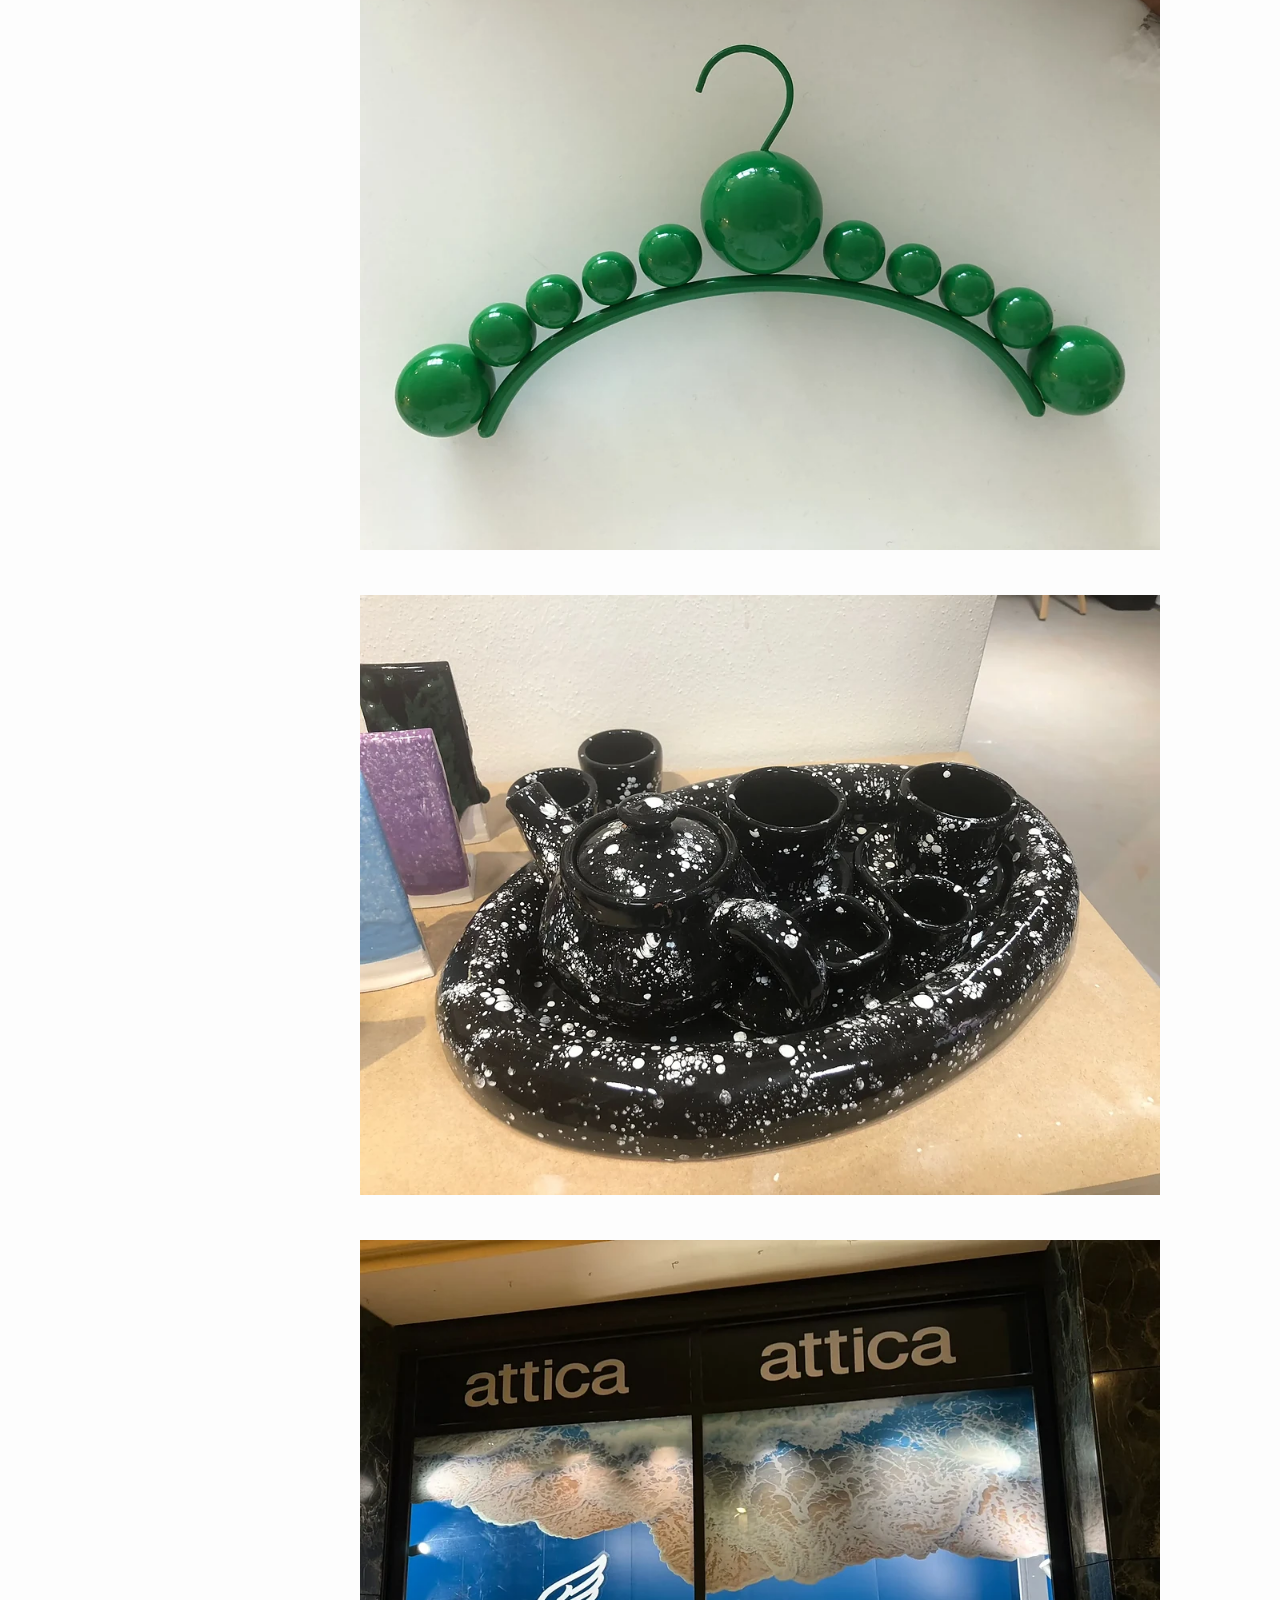
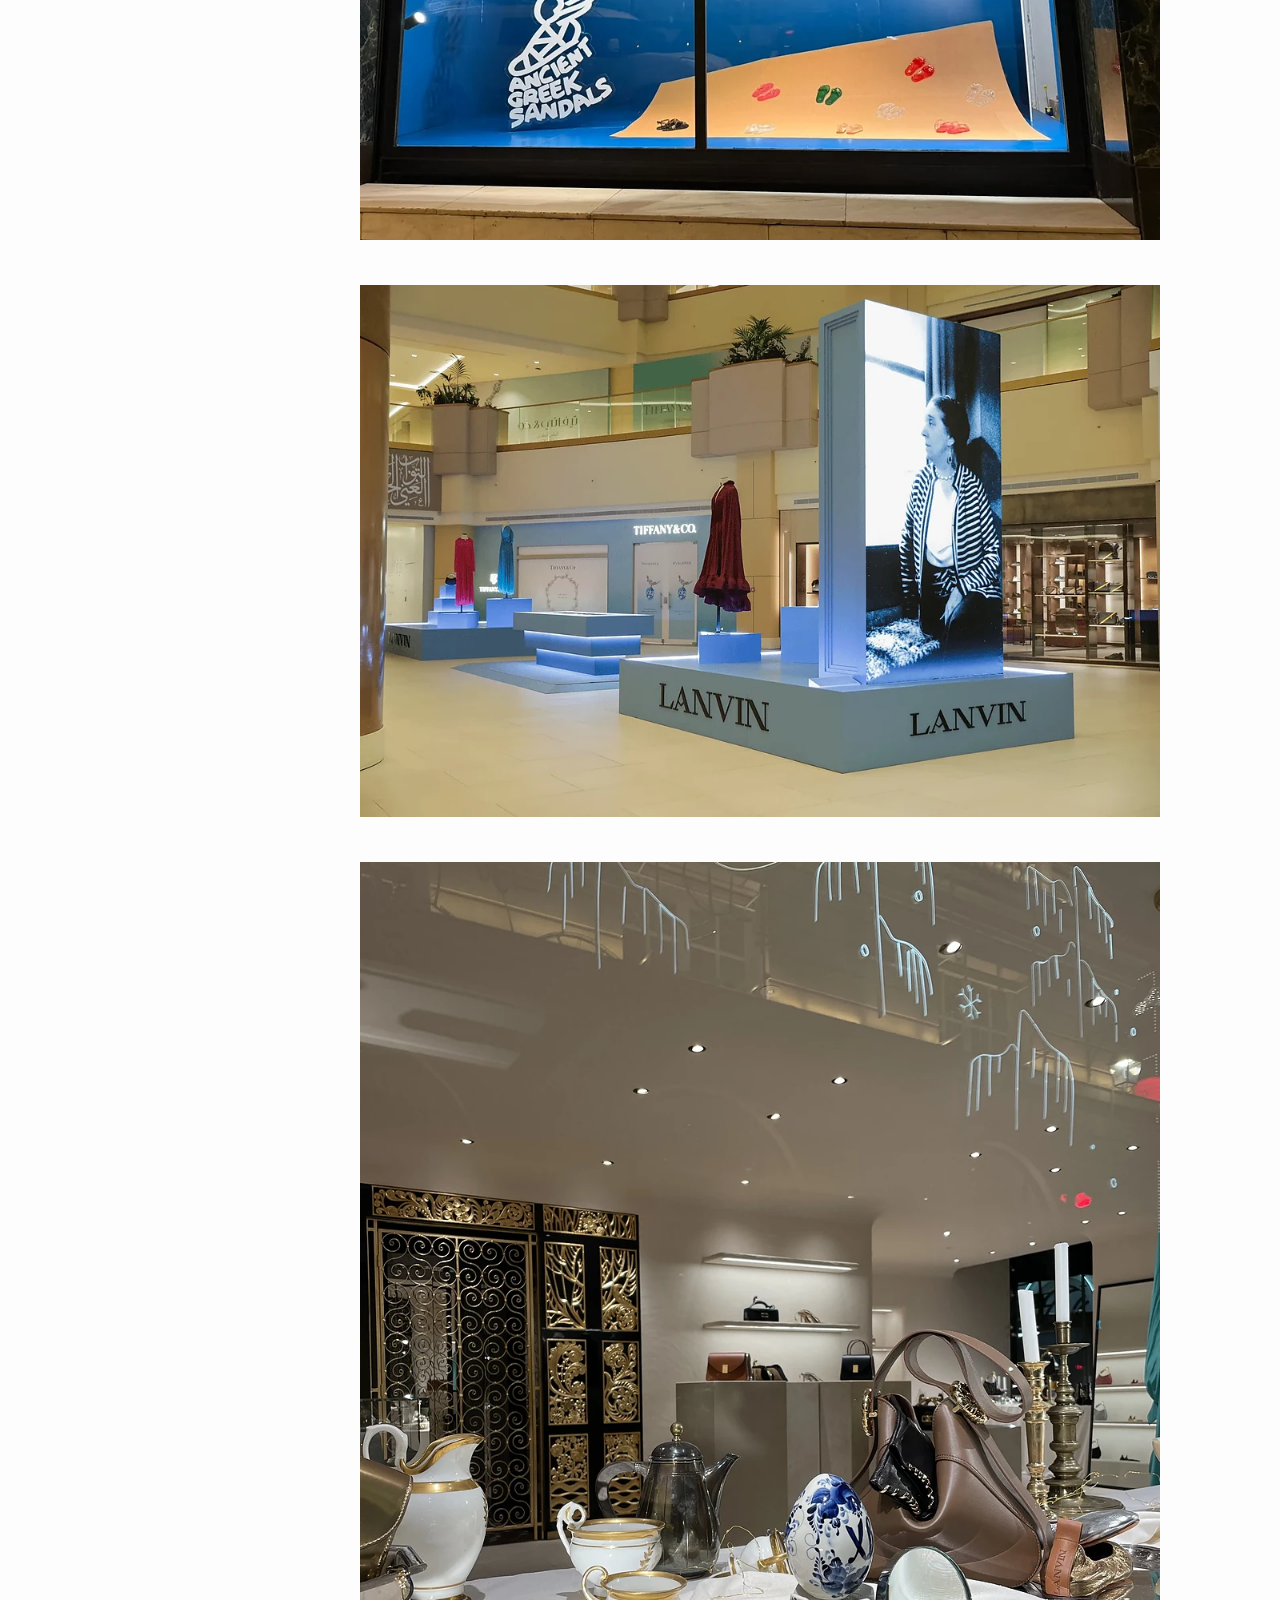
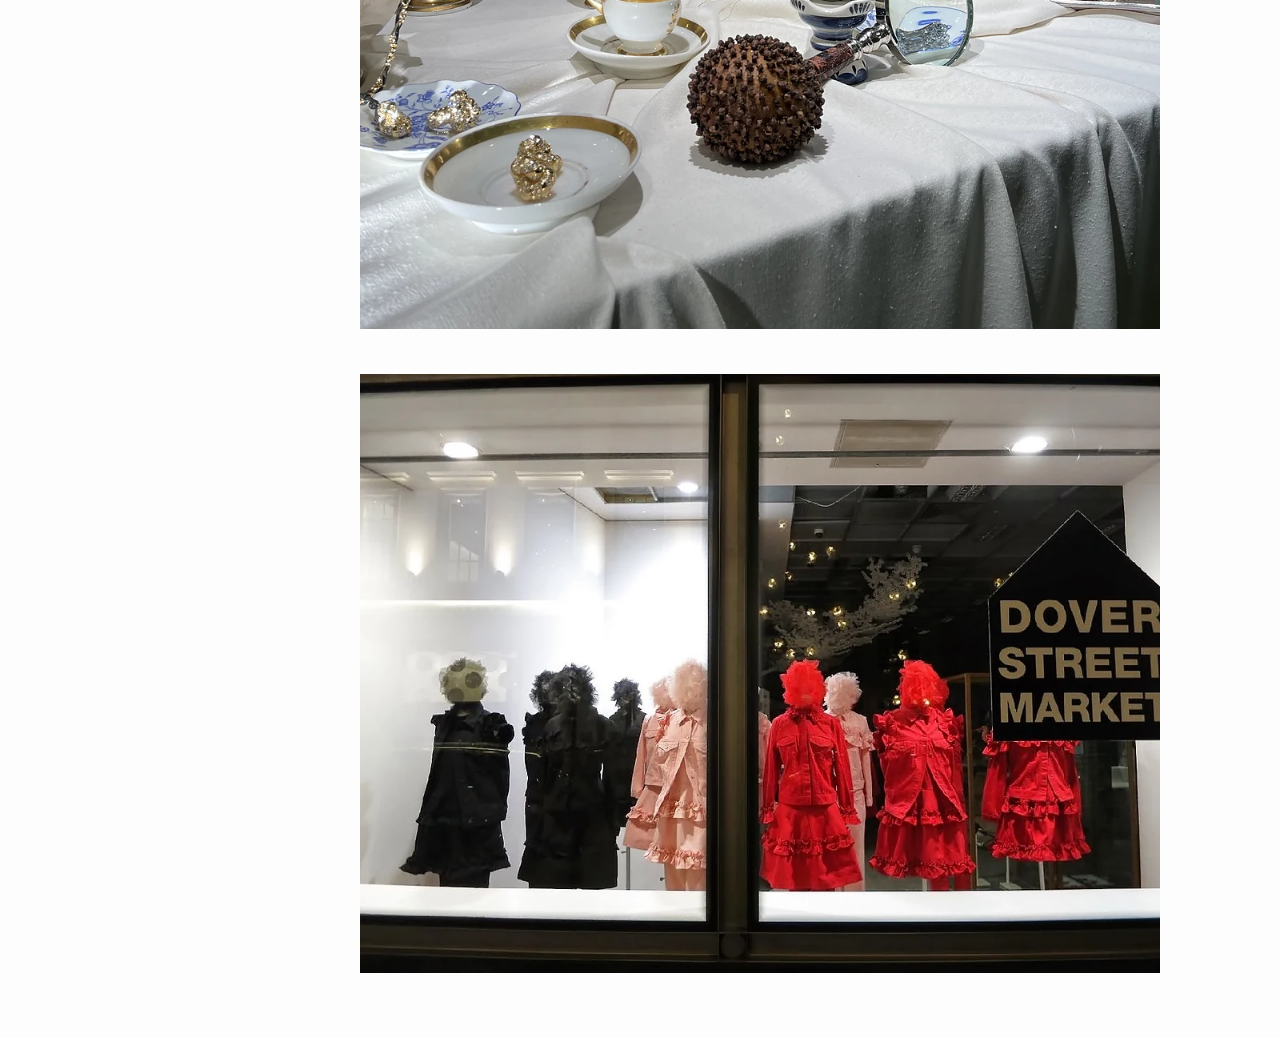
==== commit b64ec36d: "responsive images" ====
--- a/index.html
+++ b/index.html
@@ -61,9 +61,9 @@
 <a href="#1-1" id="cover-1">
 <img
 src="images/01-bonastre/bonastre-01-thumb.webp"
-  srcset="images/01-bonastre/bonastre-01-thumb-400.webp 400w,
+  srcset="images/01-bonastre/bonastre-01-thumb-700.webp 700w,
           images/01-bonastre/bonastre-01-thumb.webp 1000w"
-  sizes="(max-width: 768px) 100vw, 1000px"
+  sizes="(max-width: 768px) calc(100vw - 60px), 800px"
   alt="bonastre-01" 
   fetchpriority="high" 
   width="1000" 
@@ -73,9 +73,9 @@
 <a href="#2-1" id="cover-2">
 <img 
   src="images/02-bv-window/bv-window-01-thumb.webp"
-  srcset="images/02-bv-window/bv-window-01-thumb-400.webp 400w,
+  srcset="images/02-bv-window/bv-window-01-thumb-700.webp 700w,
           images/02-bv-window/bv-window-01-thumb.webp 1000w"
-  sizes="(max-width: 768px) 100vw, 1000px"
+  sizes="(max-width: 768px) calc(100vw - 60px), 800px"
   alt="bv-window-01" 
   width="1000" 
   height="750">
@@ -84,9 +84,9 @@
 <a href="#3-1" id="cover-3">
 <img 
   src="images/03-bv-trolley/bv-trolley-01-thumb.webp"
-  srcset="images/03-bv-trolley/bv-trolley-01-thumb-400.webp 400w,
+  srcset="images/03-bv-trolley/bv-trolley-01-thumb-700.webp 700w,
           images/03-bv-trolley/bv-trolley-01-thumb.webp 1000w"
-  sizes="(max-width: 768px) 100vw, 1000px"
+  sizes="(max-width: 768px) calc(100vw - 60px), 800px"
   alt="bv-trolley-01" 
   loading="lazy" 
   width="1000" 
@@ -96,9 +96,9 @@
 <a href="#4-1" id="cover-4">
 <img 
   src="images/04-phoebe-philo/pp-01-thumb.webp"
-  srcset="images/04-phoebe-philo/pp-01-thumb-400.webp 400w,
+  srcset="images/04-phoebe-philo/pp-01-thumb-700.webp 700w,
           images/04-phoebe-philo/pp-01-thumb.webp 1000w"
-  sizes="(max-width: 768px) 100vw, 1000px"
+  sizes="(max-width: 768px) calc(100vw - 60px), 800px"
   alt="pp-01" 
   loading="lazy" 
   width="1000" 
@@ -108,9 +108,9 @@
 <a href="#5-1" id="cover-5">
 <img 
   src="images/05-bv-showroom/bv-showroom-01-thumb.webp"
-  srcset="images/05-bv-showroom/bv-showroom-01-thumb-400.webp 400w,
+  srcset="images/05-bv-showroom/bv-showroom-01-thumb-700.webp 700w,
           images/05-bv-showroom/bv-showroom-01-thumb.webp 1000w"
-  sizes="(max-width: 768px) 100vw, 1000px"
+  sizes="(max-width: 768px) calc(100vw - 60px), 800px"
   alt="bv-showroom-01" 
   loading="lazy" 
   width="1000" 
@@ -120,9 +120,9 @@
 <a href="#6-1" id="cover-6">
 <img 
   src="images/06-bv-hanger/bv-hanger-01-thumb.webp"
-  srcset="images/06-bv-hanger/bv-hanger-01-thumb-400.webp 400w,
+  srcset="images/06-bv-hanger/bv-hanger-01-thumb-700.webp 700w,
           images/06-bv-hanger/bv-hanger-01-thumb.webp 1000w"
-  sizes="(max-width: 768px) 100vw, 1000px"
+  sizes="(max-width: 768px) calc(100vw - 60px), 800px"
   alt="bv-hanger-01" 
   loading="lazy" 
   width="1000" 
@@ -132,9 +132,9 @@
 <a href="#7-1" id="cover-7">
 <img 
   src="images/07-bv-tea/bv-tea-01-thumb.webp"
-  srcset="images/07-bv-tea/bv-tea-01-thumb-400.webp 400w,
+  srcset="images/07-bv-tea/bv-tea-01-thumb-700.webp 700w,
           images/07-bv-tea/bv-tea-01-thumb.webp 1000w"
-  sizes="(max-width: 768px) 100vw, 1000px"
+  sizes="(max-width: 768px) calc(100vw - 60px), 800px"
   alt="bv-tea-01" 
   loading="lazy" 
   width="1000" 
@@ -144,9 +144,9 @@
 <a href="#8-1" id="cover-8">
 <img 
   src="images/08-ags-window/ags-window-01-thumb.webp"
-  srcset="images/08-ags-window/ags-window-01-thumb-400.webp 400w,
+  srcset="images/08-ags-window/ags-window-01-thumb-700.webp 700w,
           images/08-ags-window/ags-window-01-thumb.webp 1000w"
-  sizes="(max-width: 768px) 100vw, 1000px"
+  sizes="(max-width: 768px) calc(100vw - 60px), 800px"
   alt="ags-window-01" 
   loading="lazy" 
   width="1000" 
@@ -156,9 +156,9 @@
 <a href="#9-1" id="cover-9">
 <img 
   src="images/09-lanvin-dubai/lanvin-dubai-01-thumb.webp"
-  srcset="images/09-lanvin-dubai/lanvin-dubai-01-thumb-400.webp 400w,
+  srcset="images/09-lanvin-dubai/lanvin-dubai-01-thumb-700.webp 700w,
           images/09-lanvin-dubai/lanvin-dubai-01-thumb.webp 1000w"
-  sizes="(max-width: 768px) 100vw, 1000px"
+  sizes="(max-width: 768px) calc(100vw - 60px), 800px"
   alt="lanvin-dubai-01" 
   loading="lazy" 
   width="1000" 
@@ -168,9 +168,9 @@
 <a href="#10-1" id="cover-10">
 <img 
   src="images/10-lanvin-xmas/lanvin-xmas-01-thumb.webp"
-  srcset="images/10-lanvin-xmas/lanvin-xmas-01-thumb-400.webp 400w,
+  srcset="images/10-lanvin-xmas/lanvin-xmas-01-thumb-700.webp 700w,
           images/10-lanvin-xmas/lanvin-xmas-01-thumb.webp 1000w"
-  sizes="(max-width: 768px) 100vw, 1000px"
+  sizes="(max-width: 768px) calc(100vw - 60px), 800px"
   alt="lanvin-xmas-01" 
   loading="lazy" 
   width="1000" 
@@ -180,9 +180,9 @@
 <a href="#11-1" id="cover-11">
 <img 
   src="images/11-dsm/dsm-01-thumb.webp"
-  srcset="images/11-dsm/dsm-01-thumb-400.webp 400w,
+  srcset="images/11-dsm/dsm-01-thumb-700.webp 700w,
           images/11-dsm/dsm-01-thumb.webp 1000w"
-  sizes="(max-width: 768px) 100vw, 1000px"
+  sizes="(max-width: 768px) calc(100vw - 60px), 800px"
   alt="dsm-01" 
   loading="lazy" 
   width="1000" 
--- a/style.css
+++ b/style.css
@@ -51,6 +51,11 @@
 
 body.lang-ja .content {
     text-align: left;
+}
+
+body.lang-ja .tagline {
+    font-style: normal;
+    font-size: normal;
 }
 
 /* Sidebar Navigation */
@@ -77,7 +82,7 @@
 }
 
 .tagline {
-    font-family: 'EB Garamond', serif !important;
+    font-family: 'EB Garamond', 'kokoro', serif !important;
     font-size: 1.2rem;
     font-style: italic;
     margin-bottom: 10px;
@@ -336,6 +341,12 @@
         padding: 30px;
     }
 
+.tagline {
+    text-align: center;
+    margin-left: auto;
+    margin-right: auto;
+  }
+
     /* Minimalist Mobile Lightbox Controls */
     .lightbox .close-btn,
     .lightbox .nav-btn {
